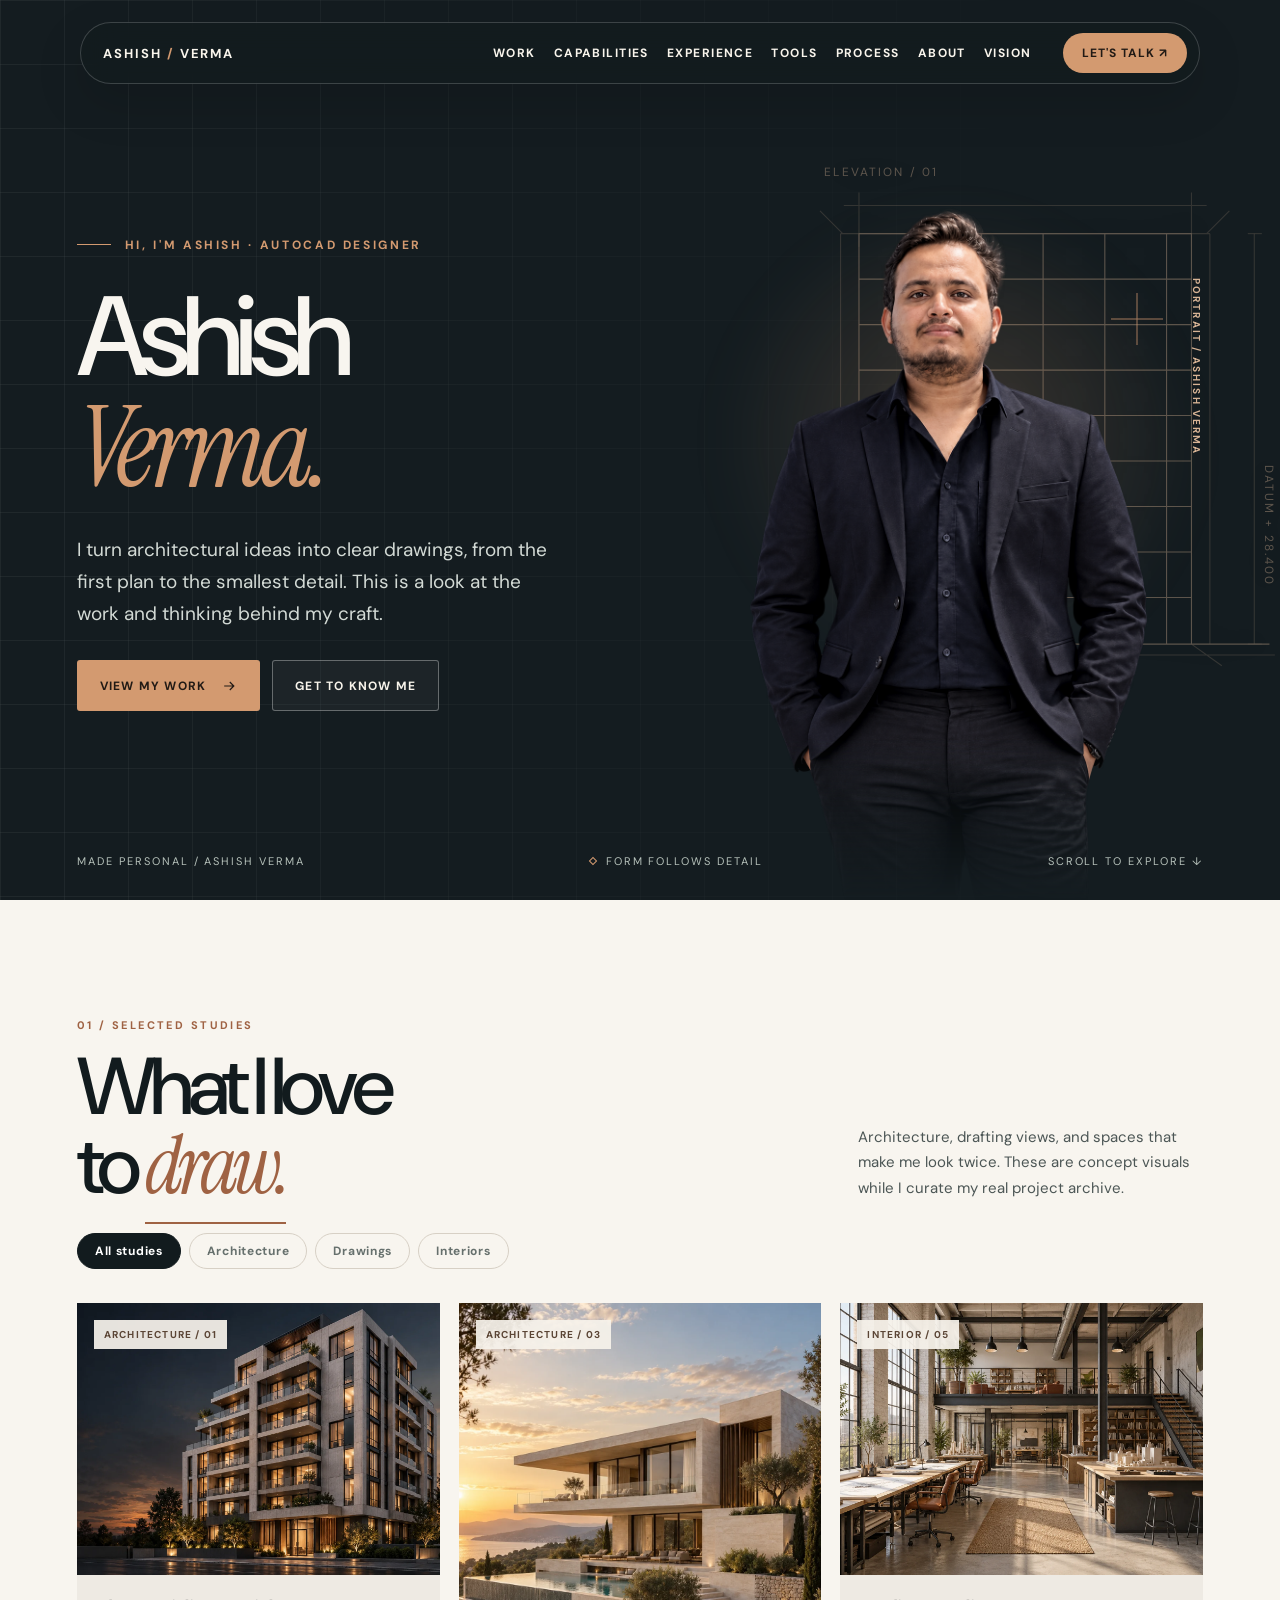
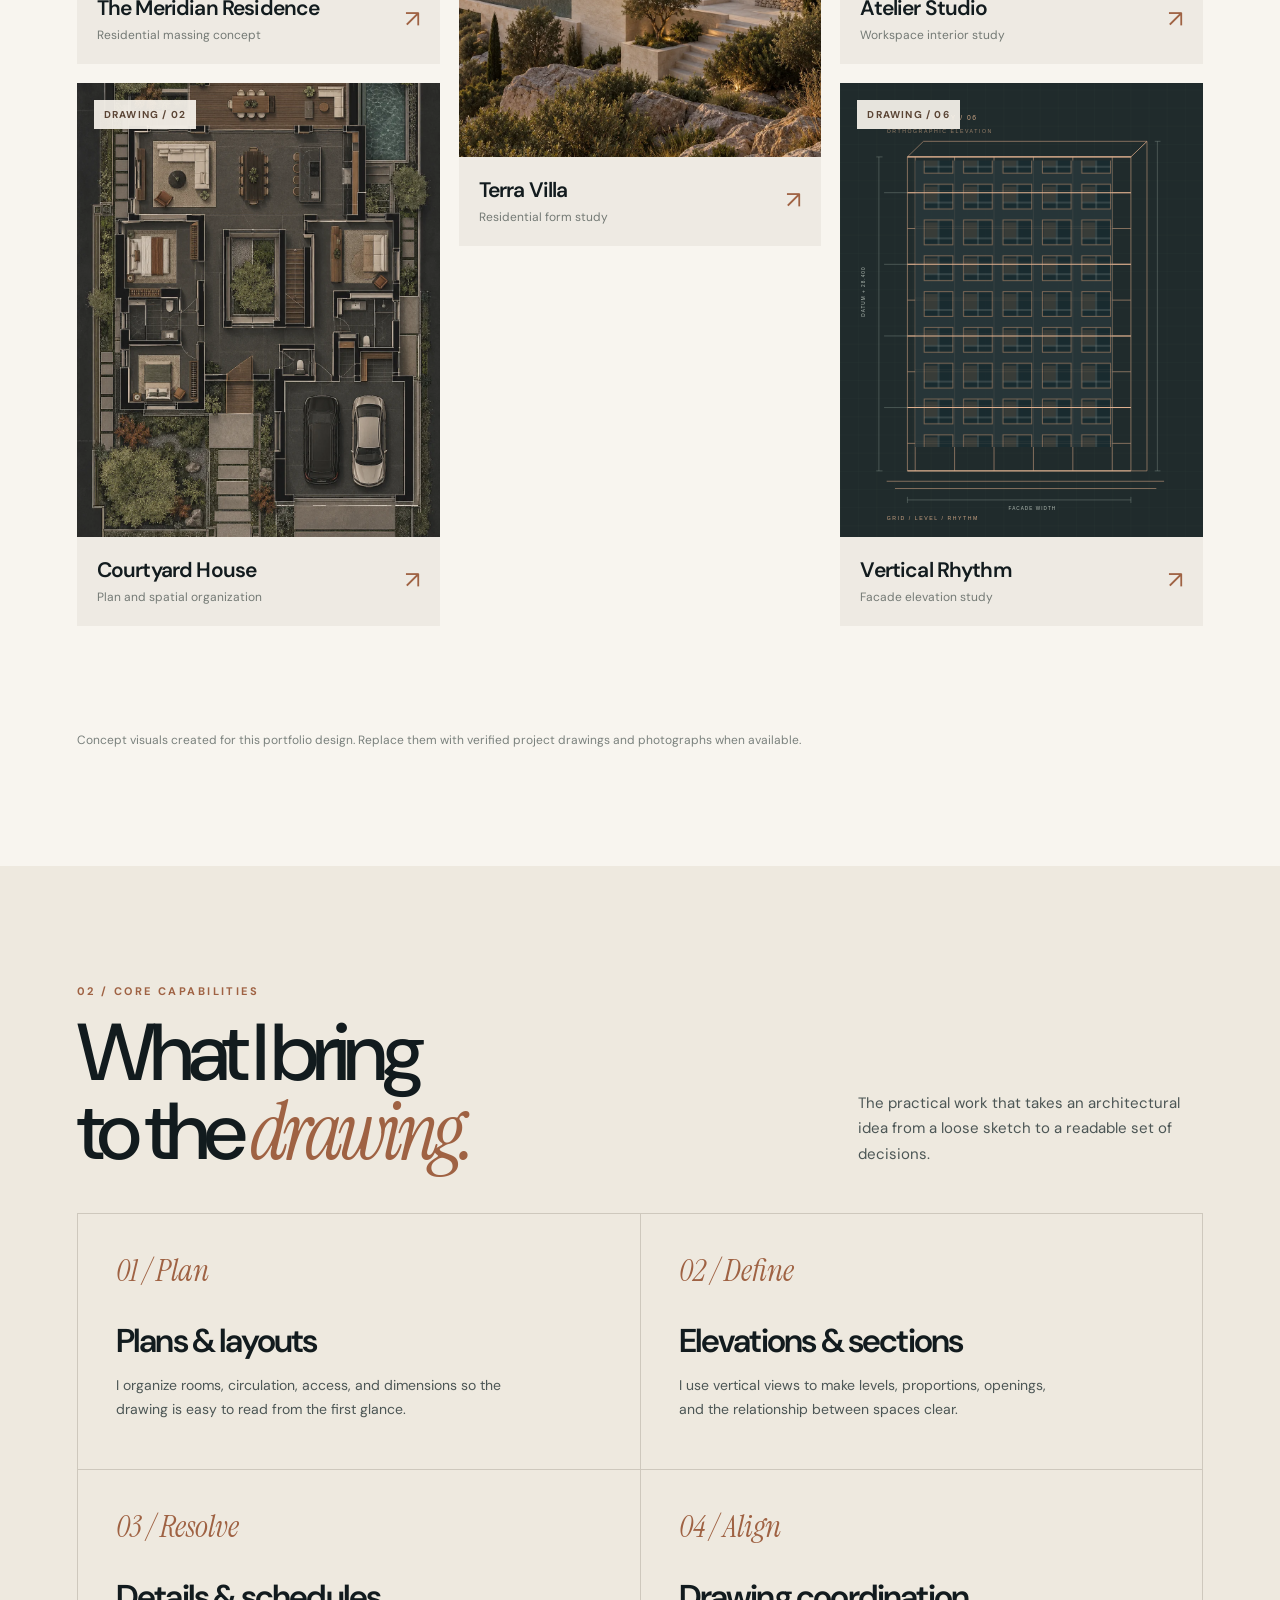
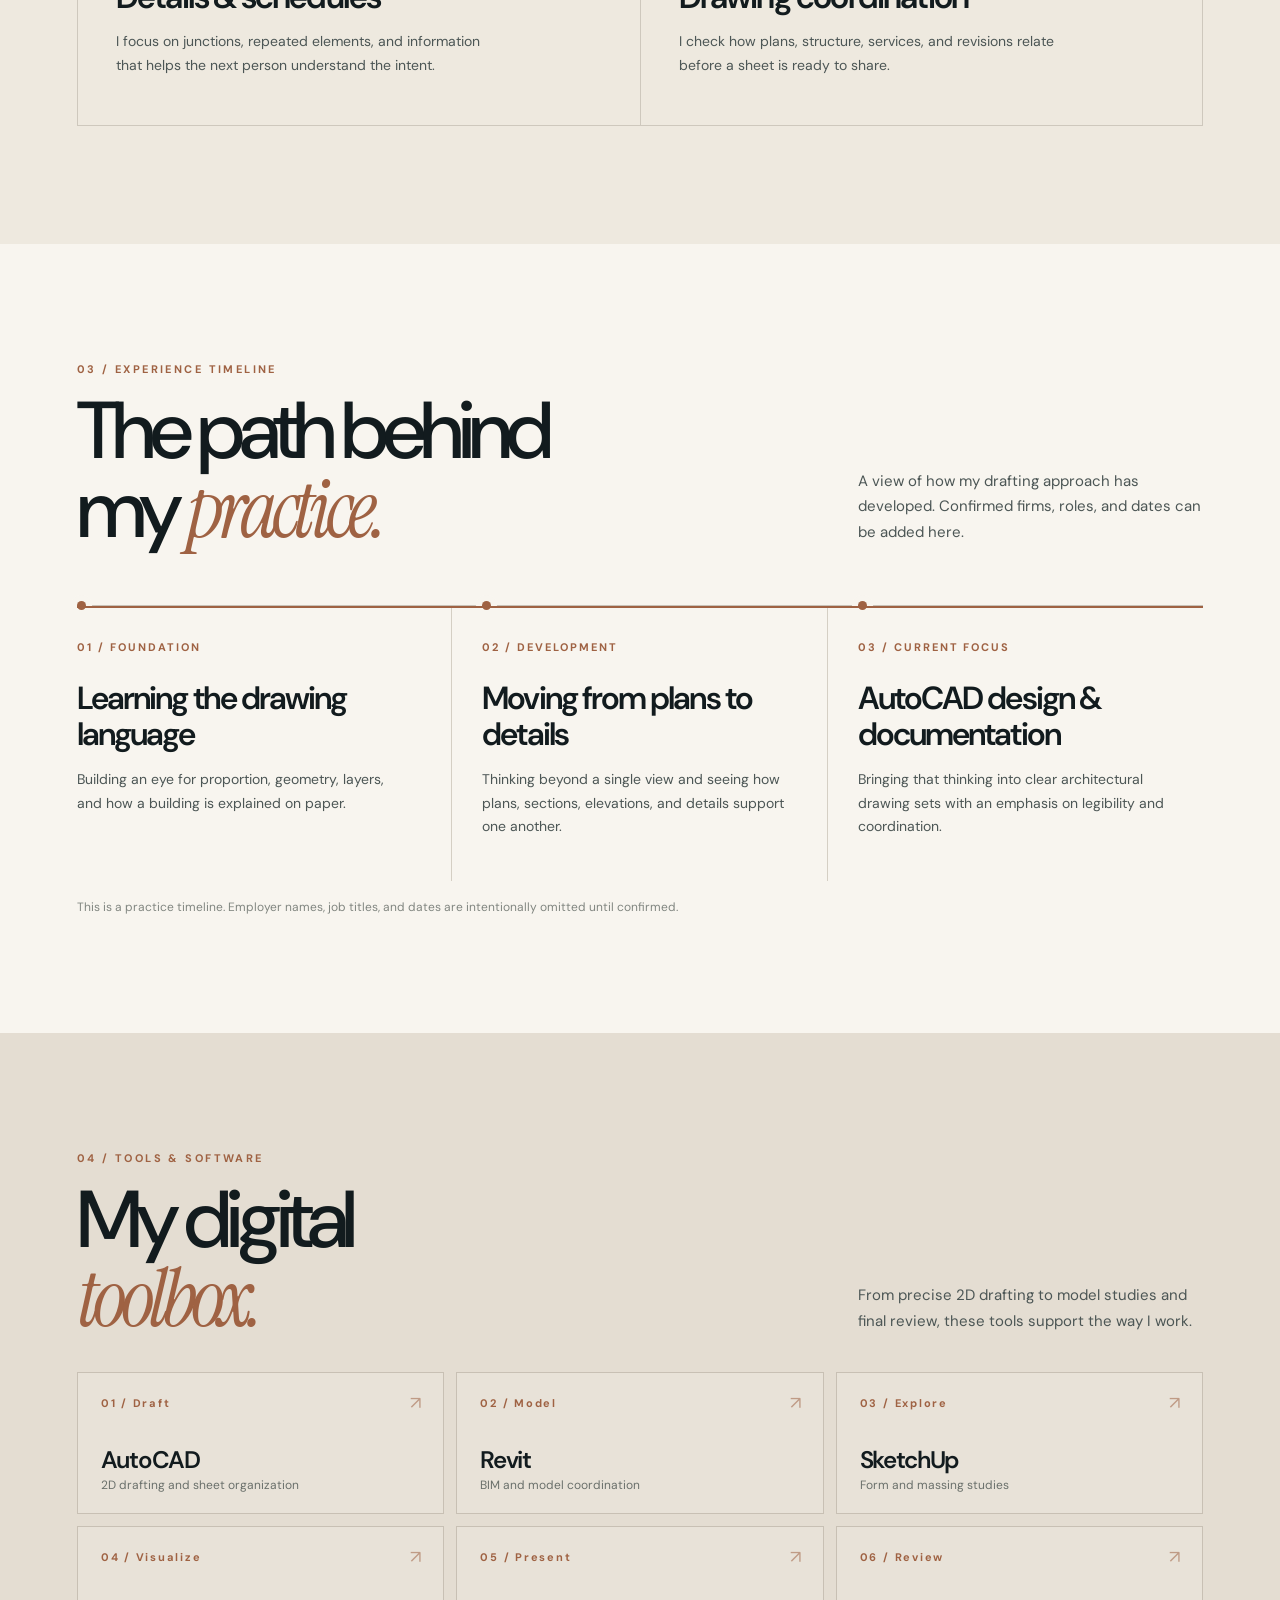
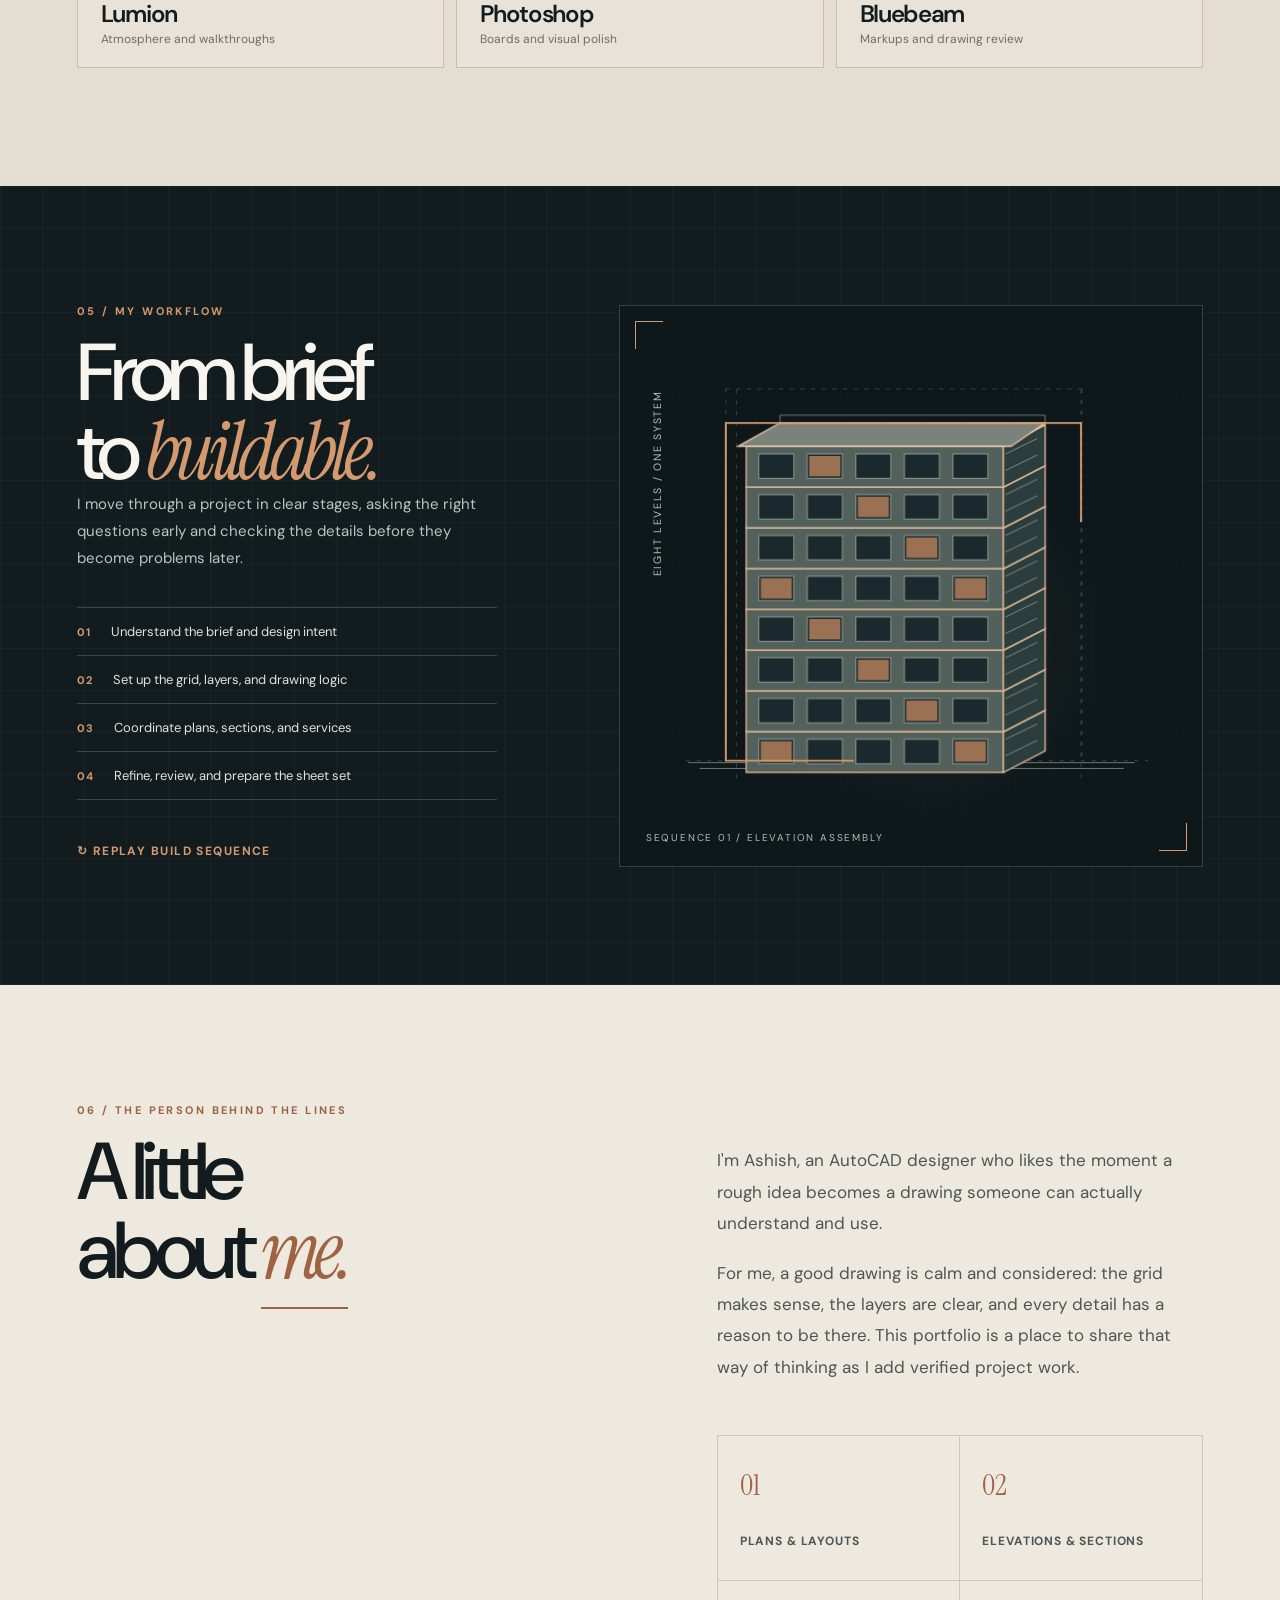
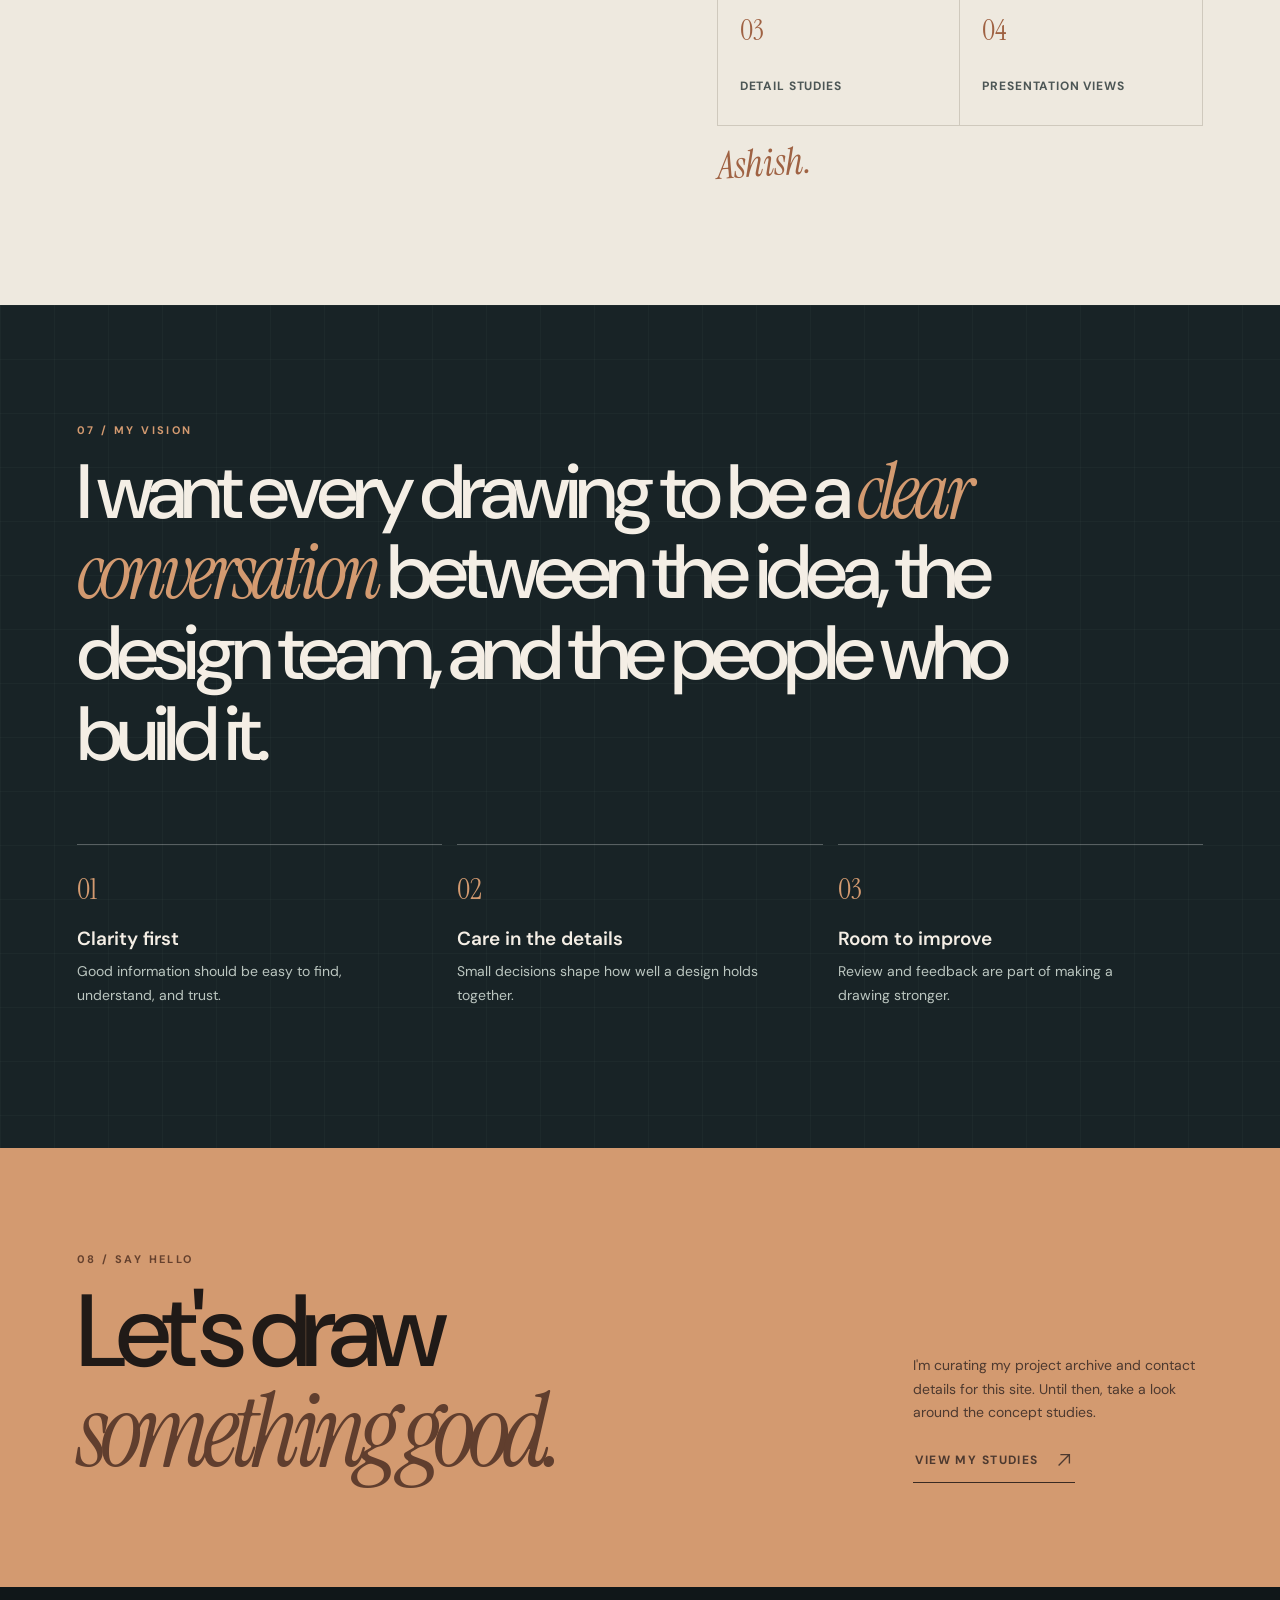
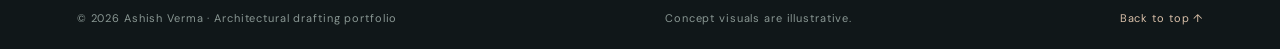
==== index.html @ 2ec86a29 "first commit" ====
<!doctype html>
<html lang="en">
<head>
  <meta charset="utf-8">
  <meta name="viewport" content="width=device-width, initial-scale=1">
  <meta name="theme-color" content="#121b1e">
  <meta name="description" content="Ashish Verma's personal AutoCAD design portfolio: architectural drafting, drawing studies, and the details behind the work.">
  <title>Ashish Verma — AutoCAD Designer</title>
  <link rel="preconnect" href="https://fonts.googleapis.com">
  <link rel="preconnect" href="https://fonts.gstatic.com" crossorigin>
  <link href="https://fonts.googleapis.com/css2?family=DM+Sans:wght@400;500;600;700&family=Instrument+Serif:ital@0;1&display=swap" rel="stylesheet">
  <style>
    :root{--ink:#121b1e;--ink-2:#213034;--paper:#eee9df;--paper-2:#f8f5ef;--muted:#a8b3b0;--body:#4c5655;--accent:#d39a70;--accent-dark:#9f6243;--line:rgba(255,255,255,.18);--soft-line:#d7d0c5;--font:"DM Sans",Arial,sans-serif;--serif:"Instrument Serif",Georgia,serif}
    *,*::before,*::after{box-sizing:border-box}
    html{scroll-behavior:smooth;scroll-padding-top:110px}
    body{margin:0;font-family:var(--font);background:var(--paper);color:var(--ink);overflow-x:hidden}
    button,a{font:inherit}a{color:inherit;text-decoration:none}button{cursor:pointer}
    :focus-visible{outline:2px solid var(--accent);outline-offset:4px}
    img{display:block;max-width:100%}
    .skip{position:absolute;left:12px;top:-100px;z-index:100;padding:12px 18px;background:var(--paper-2);color:var(--ink)}.skip:focus{top:12px}
    .site-nav{position:fixed;z-index:80;top:22px;left:50%;transform:translateX(-50%);width:min(1120px,calc(100% - 36px));display:flex;align-items:center;gap:24px;padding:10px 12px 10px 22px;border:1px solid rgba(255,255,255,.18);border-radius:100px;color:#f9f5ec;background:rgba(18,27,30,.78);box-shadow:0 18px 50px rgba(0,0,0,.13);backdrop-filter:blur(18px);-webkit-backdrop-filter:blur(18px)}
    .brand{font-size:13px;font-weight:700;letter-spacing:.15em;white-space:nowrap}.brand span{color:var(--accent)}
    .nav-links{display:flex;align-items:center;gap:25px;margin-left:auto;font-size:12px;font-weight:700;letter-spacing:.12em;text-transform:uppercase}.nav-links a{transition:color .25s}.nav-links a:hover{color:var(--accent)}
    .nav-cta{margin-left:8px;padding:12px 19px;border-radius:100px;background:var(--accent);color:#211a15;font-size:12px;font-weight:700;letter-spacing:.08em;text-transform:uppercase;white-space:nowrap;transition:transform .25s,background .25s}.nav-cta:hover{transform:translateY(-2px);background:#e4ad84}
    .hero{position:relative;min-height:820px;height:100svh;max-height:1060px;background:var(--ink);color:var(--paper-2);isolation:isolate;overflow:hidden}
    .hero-image{position:absolute;inset:0 0 0 28%;z-index:-3;background:url('assets/hero-building.webp') center right/cover no-repeat;filter:saturate(.78) contrast(1.06);opacity:0;transform:scale(1.075);animation:hero-reveal 1.8s .35s cubic-bezier(.18,.7,.2,1) forwards}
    .hero::before{content:"";position:absolute;inset:0;z-index:-2;background:linear-gradient(90deg,#121b1e 0%,#121b1e 17%,rgba(18,27,30,.94) 33%,rgba(18,27,30,.54) 58%,rgba(18,27,30,.12) 100%),linear-gradient(0deg,rgba(18,27,30,.84),transparent 31%)}
    .hero::after{content:"";position:absolute;inset:0;z-index:-1;opacity:.28;background-image:linear-gradient(rgba(223,230,223,.22) 1px,transparent 1px),linear-gradient(90deg,rgba(223,230,223,.22) 1px,transparent 1px);background-size:64px 64px;mask-image:linear-gradient(90deg,#000,transparent 83%)}
    .hero-scanner{position:absolute;z-index:1;inset:0 auto 0 0;width:1px;background:linear-gradient(transparent,rgba(211,154,112,.5),transparent);box-shadow:0 0 35px rgba(211,154,112,.55);pointer-events:none;animation:scan 4s 1.2s cubic-bezier(.32,.12,.32,1) both}
    .hero-inner{position:relative;z-index:2;width:min(1320px,88%);height:100%;margin:auto;display:flex;align-items:center}
    .hero-copy{width:min(760px,68%);padding-top:70px}
    .eyebrow{display:flex;align-items:center;gap:14px;color:var(--accent);font-size:12px;font-weight:700;letter-spacing:.22em;text-transform:uppercase}.eyebrow::before{content:"";width:34px;height:1px;background:currentColor}
    h1,h2,h3,p{margin-top:0}
    h1{font-size:clamp(70px,10.5vw,168px);line-height:.84;letter-spacing:-.087em;font-weight:500;margin:36px 0 28px;max-width:780px}
    h1 em{display:block;font-family:var(--serif);font-weight:400;letter-spacing:-.065em;color:var(--accent);margin-left:.36em}
    .hero-lead{max-width:440px;color:#d0d7d3;font-size:clamp(15px,1.55vw,18px);line-height:1.7;margin-bottom:30px}
    .hero-actions{display:flex;flex-wrap:wrap;gap:12px;align-items:center}
    .button{min-height:51px;display:inline-flex;align-items:center;justify-content:center;gap:15px;padding:14px 22px;border:1px solid transparent;border-radius:3px;font-size:12px;font-weight:700;letter-spacing:.1em;text-transform:uppercase;transition:transform .28s,background .28s,border-color .28s}.button:hover{transform:translateY(-3px)}.button.primary{background:var(--accent);color:#211a15}.button.primary:hover{background:#e4ad84}.button.ghost{border-color:rgba(255,255,255,.32);color:#f8f4eb;background:rgba(255,255,255,.04)}.button.ghost:hover{border-color:var(--accent)}.button svg{width:16px;height:16px}
    .hero-meta{position:absolute;left:6%;right:6%;bottom:32px;z-index:2;display:flex;align-items:center;justify-content:space-between;gap:20px;color:#cfdbd5;font-size:11px;letter-spacing:.18em;text-transform:uppercase}.hero-meta span:nth-child(2){display:flex;align-items:center;gap:10px}.hero-meta i{width:6px;height:6px;border:1px solid var(--accent);transform:rotate(45deg);display:inline-block}
    .blueprint{position:absolute;z-index:1;right:4.5%;top:20%;width:min(35vw,500px);height:auto;opacity:.66;pointer-events:none;filter:drop-shadow(0 0 15px rgba(0,0,0,.3))}.blueprint path,.blueprint line,.blueprint rect{fill:none;stroke:#e2bc9c;stroke-width:1}.blueprint .trace{stroke-dasharray:1100;stroke-dashoffset:1100;animation:draw 2.8s 1.4s ease forwards}.blueprint .fine{opacity:.45}.blueprint text{font:11px var(--font);letter-spacing:.18em;fill:#e2bc9c}
    .section{padding:118px 6vw}.container{width:min(1220px,100%);margin:auto}.section-head{display:flex;justify-content:space-between;align-items:end;gap:30px;margin-bottom:40px}.kicker{color:var(--accent-dark);font-size:11px;font-weight:700;letter-spacing:.22em;text-transform:uppercase;margin-bottom:15px}.section-title{font-size:clamp(44px,6.3vw,86px);font-weight:500;letter-spacing:-.075em;line-height:.98;margin:0}.section-title em{font-family:var(--serif);font-weight:400;color:var(--accent-dark)}.section-intro{max-width:345px;color:var(--body);font-size:15px;line-height:1.7;margin:0 0 4px}
    .work{background:var(--paper-2)}.work .section-head{margin-bottom:28px}.filters{display:flex;flex-wrap:wrap;gap:8px;margin-bottom:34px}.filter{background:transparent;border:1px solid var(--soft-line);border-radius:100px;padding:9px 17px;color:#66706d;font-size:12px;font-weight:700;letter-spacing:.06em;transition:background .2s,color .2s,border .2s}.filter:hover,.filter[aria-pressed=true]{background:var(--ink);border-color:var(--ink);color:#fff}
    .gallery{columns:3 290px;column-gap:19px}.project-card{width:100%;display:block;break-inside:avoid;margin:0 0 19px;padding:0;border:0;background:#e5e0d6;text-align:left;color:var(--ink);overflow:hidden;position:relative;transition:box-shadow .35s,transform .35s}.project-card:hover{transform:translateY(-5px);box-shadow:0 18px 32px rgba(29,35,34,.14)}.project-card[hidden]{display:none!important}.project-visual{position:relative;overflow:hidden;background:#dbd5c8}.project-visual img{width:100%;height:100%;object-fit:cover;transition:transform .7s cubic-bezier(.2,.8,.2,1)}.project-card:hover .project-visual img{transform:scale(1.045)}.project-visual.tall{aspect-ratio:4/5}.project-visual.square{aspect-ratio:1/1}.project-visual.wide{aspect-ratio:4/3}.project-visual.drawing{background:#252d2d}.project-tag{position:absolute;top:17px;left:17px;padding:8px 10px;background:rgba(247,243,235,.93);color:#5b4535;font-size:10px;font-weight:700;letter-spacing:.12em;text-transform:uppercase}.project-info{padding:19px 20px 21px;display:flex;align-items:center;justify-content:space-between;gap:14px;background:#eeeae3}.project-info h3{font-size:21px;font-weight:600;letter-spacing:-.04em;margin:0 0 5px}.project-info p{font-size:12px;color:#747a75;margin:0}.project-arrow{font-size:24px;line-height:1;color:var(--accent-dark);transition:transform .25s}.project-card:hover .project-arrow{transform:translate(3px,-3px)}.gallery-note{font-size:12px;color:#7a817d;margin:16px 0 0}
    .process{background:var(--ink);color:var(--paper-2);position:relative;overflow:hidden}.process::before{content:"";position:absolute;inset:0;opacity:.28;background-image:linear-gradient(rgba(192,211,203,.15) 1px,transparent 1px),linear-gradient(90deg,rgba(192,211,203,.15) 1px,transparent 1px);background-size:42px 42px}.process .container{position:relative}.process-grid{display:grid;grid-template-columns:.9fr 1.1fr;gap:5vw;align-items:center}.process .kicker{color:var(--accent)}.process .section-title em{color:var(--accent)}.process p{max-width:410px;color:#b9c6c1;line-height:1.8;font-size:15px}.process-steps{margin:35px 0;list-style:none;padding:0;max-width:420px}.process-steps li{display:flex;gap:20px;align-items:center;border-top:1px solid rgba(255,255,255,.18);padding:15px 0;color:#dee4de;font-size:13px}.process-steps li:last-child{border-bottom:1px solid rgba(255,255,255,.18)}.process-steps b{font-size:11px;color:var(--accent);letter-spacing:.12em}.replay{border:0;background:transparent;color:var(--accent);font-size:12px;font-weight:700;letter-spacing:.12em;text-transform:uppercase;padding:8px 0}.replay:hover{text-decoration:underline;text-underline-offset:5px}
    .build-frame{position:relative;min-height:560px;border:1px solid rgba(255,255,255,.17);background:radial-gradient(circle at 53% 60%,rgba(211,154,112,.08),transparent 40%),rgba(12,23,26,.67);overflow:hidden}.build-frame::after{content:"";position:absolute;inset:auto 15px 15px auto;color:var(--accent);height:28px;width:28px;border-right:1px solid;border-bottom:1px solid}.build-frame::before{content:"";position:absolute;inset:15px auto auto 15px;color:var(--accent);height:28px;width:28px;border-left:1px solid;border-top:1px solid}.build-caption{position:absolute;bottom:22px;left:26px;color:#aebbb5;font-size:10px;letter-spacing:.18em;text-transform:uppercase}.build-svg{width:100%;height:560px;display:block}.build-svg .guide{stroke:rgba(213,227,216,.22);stroke-width:1;fill:none;stroke-dasharray:4 7}.build-svg .baseline{stroke:rgba(213,227,216,.48);stroke-width:1;fill:none}.build-svg .face{fill:#53615d;stroke:#d6b08f;stroke-width:1.5}.build-svg .side{fill:#2c3d3d;stroke:#d6b08f;stroke-width:1.5}.build-svg .glass{fill:#1a292d;stroke:rgba(230,216,197,.55);stroke-width:1}.build-svg .light{fill:#c68a62;opacity:.75}.build-svg .roof{fill:#7b8279;stroke:#e0bc9c;stroke-width:1.5}.build-svg .level{opacity:0;transform:translateY(95px) scaleY(.25);transform-box:fill-box;transform-origin:center bottom}.build-frame.is-visible .level{animation:stack .62s cubic-bezier(.16,.87,.26,1.03) forwards;animation-delay:calc(.15s + var(--n)*.25s)}.build-svg .roof-group{opacity:0;transform:translateY(-30px)}.build-frame.is-visible .roof-group{animation:roof-in .7s 2.3s ease forwards}.build-svg text{font:11px var(--font);fill:#b3c0b8;letter-spacing:.16em}.build-svg .sweep{fill:none;stroke:var(--accent);stroke-width:2;stroke-dasharray:480;stroke-dashoffset:480}.build-frame.is-visible .sweep{animation:draw 2.3s 2.5s ease forwards}
    .about{background:var(--paper)}.about-grid{display:grid;grid-template-columns:1.05fr .95fr;gap:8vw;align-items:start}.about .section-title{max-width:620px}.about-copy{padding-top:42px;color:var(--body);font-size:17px;line-height:1.85}.about-copy p{margin-bottom:18px}.capabilities{display:grid;grid-template-columns:repeat(2,1fr);margin-top:52px;border-top:1px solid #cfc9bd;border-left:1px solid #cfc9bd}.capability{padding:23px 22px 25px;min-height:126px;border-right:1px solid #cfc9bd;border-bottom:1px solid #cfc9bd}.capability b{display:block;color:var(--accent-dark);font-family:var(--serif);font-weight:400;font-size:29px;margin-bottom:11px}.capability span{font-size:12px;font-weight:700;letter-spacing:.07em;text-transform:uppercase}
    .contact{background:var(--accent);color:#201a17;padding:104px 6vw}.contact-grid{display:flex;align-items:end;justify-content:space-between;gap:30px}.contact .kicker{color:#65412e}.contact .section-title{font-size:clamp(52px,8vw,112px);max-width:850px}.contact .section-title em{color:#603e2e}.contact-note{max-width:290px;color:#4d392f;font-size:14px;line-height:1.7}.contact-link{display:inline-flex;gap:16px;align-items:center;border-bottom:1px solid #392a22;padding:11px 2px;font-size:12px;font-weight:700;letter-spacing:.12em;text-transform:uppercase;white-space:nowrap}.contact-link svg{width:18px;height:18px}.contact-link:hover{gap:22px}
    footer{background:#101719;color:#899793;padding:24px 6vw;font-size:11px;letter-spacing:.08em}.footer-inner{width:min(1220px,100%);margin:auto;display:flex;justify-content:space-between;gap:20px}.footer-inner a{color:#d9c0a9}
    dialog{border:0;padding:0;max-width:min(900px,calc(100vw - 26px));width:100%;max-height:min(92vh,950px);background:var(--paper-2);color:var(--ink);box-shadow:0 30px 100px rgba(0,0,0,.35)}dialog::backdrop{background:rgba(7,13,14,.78);backdrop-filter:blur(5px)}.modal-close{position:absolute;z-index:2;right:15px;top:15px;width:40px;height:40px;border:0;background:rgba(248,245,239,.95);font-size:25px;line-height:1}.modal-image{width:100%;max-height:520px;object-fit:cover;background:#222}.modal-copy{padding:28px 34px 35px}.modal-copy .kicker{margin-bottom:9px}.modal-copy h2{font-size:clamp(32px,5vw,55px);letter-spacing:-.06em;line-height:1;margin:0 0 12px}.modal-copy p{color:var(--body);line-height:1.7;max-width:650px;margin:0}.modal-tags{display:flex;gap:8px;flex-wrap:wrap;margin-top:20px}.modal-tags span{border:1px solid #d6d0c6;border-radius:100px;padding:7px 11px;color:#6b706d;font-size:11px;font-weight:700}
    .js .reveal{opacity:0;transform:translateY(28px);transition:opacity .8s ease,transform .8s cubic-bezier(.18,.75,.25,1)}.js .reveal.is-visible{opacity:1;transform:none}
    @keyframes hero-reveal{to{opacity:1;transform:scale(1)}}@keyframes draw{to{stroke-dashoffset:0}}@keyframes scan{0%{left:0;opacity:0}15%{opacity:1}80%{opacity:1}100%{left:100%;opacity:0}}@keyframes stack{to{opacity:1;transform:none}}@keyframes roof-in{to{opacity:1;transform:none}}
    @media(max-width:980px){.hero{min-height:720px}.hero-copy{width:min(670px,82%)}.hero-image{left:12%}.blueprint{right:1%;top:26%;width:41vw;opacity:.36}.gallery{columns:2 290px}.process-grid{grid-template-columns:1fr}.build-frame{max-width:630px;width:100%;margin:auto}.about-grid{gap:5vw}}
    @media(max-width:720px){.site-nav{top:12px;width:calc(100% - 22px);padding:8px 9px 8px 15px;gap:9px}.brand{font-size:11px;letter-spacing:.1em}.nav-links{gap:13px;font-size:10px}.nav-links a:nth-child(2),.nav-links a:nth-child(3){display:none}.nav-cta{margin-left:0;padding:10px 12px;font-size:10px}.hero{min-height:700px;height:92svh}.hero-image{inset:0;opacity:.55;background-position:58% center}.hero::before{background:linear-gradient(90deg,rgba(18,27,30,.87),rgba(18,27,30,.35)),linear-gradient(0deg,#121b1e 0%,rgba(18,27,30,.72) 27%,transparent 70%)}.hero-inner{width:88%;align-items:end;padding-bottom:130px}.hero-copy{width:100%;padding:0}.hero h1{font-size:clamp(67px,14vw,105px);margin:23px 0}.hero-lead{max-width:370px}.blueprint{top:14%;right:1%;width:70vw;opacity:.34}.hero-meta{bottom:22px}.hero-meta span:nth-child(2){display:none}.section{padding:80px 5vw}.section-head,.contact-grid{display:block}.section-intro{margin-top:20px}.gallery{columns:2 230px}.about-grid{grid-template-columns:1fr}.about-copy{padding-top:0}.contact{padding:82px 5vw}.contact-note{margin-top:24px}.footer-inner{flex-wrap:wrap}}
    @media(max-width:530px){.gallery{columns:1}.project-visual.tall{aspect-ratio:4/4.5}.nav-links{margin-left:auto}.nav-links a:not(:last-child){display:none}.hero{height:auto;min-height:820px}.hero-inner{min-height:820px;padding-top:120px;padding-bottom:70px;align-items:center}.hero h1{font-size:clamp(66px,16vw,88px)}.hero-actions{gap:9px}.button{padding:13px 15px;font-size:10px}.build-svg{height:420px}.build-frame{min-height:420px}.build-caption{font-size:9px}.capabilities{margin-top:35px}.capability{padding:17px;min-height:112px}.capability span{font-size:10px}.modal-copy{padding:23px}.modal-image{max-height:48vh}}
    @media(prefers-reduced-motion:reduce){html{scroll-behavior:auto}*,*::before,*::after{animation-duration:.01ms!important;animation-delay:0ms!important;transition-duration:.01ms!important}.hero-image{opacity:1;transform:none}.blueprint .trace,.build-svg .sweep{stroke-dashoffset:0}.build-svg .level,.build-svg .roof-group{opacity:1;transform:none}.js .reveal{opacity:1;transform:none}}
    /* The portrait and name now lead the page; the building stays as a quiet drafting layer. */
    .page-progress{position:fixed;z-index:100;top:0;left:0;width:100%;height:3px;background:var(--accent);transform:scaleX(0);transform-origin:left;pointer-events:none}
    .hero-personal{height:100svh;min-height:760px;max-height:980px;background:#141c20}
    .hero-personal .hero-image{inset:0 0 0 35%;width:auto;background-position:center;background-size:cover;opacity:.12;filter:grayscale(.65);transform:none;animation:none;mask-image:linear-gradient(90deg,transparent,#000 65%)}
    .hero-personal::before{background:linear-gradient(90deg,#141c20 0%,rgba(20,28,32,.96) 47%,rgba(20,28,32,.58) 100%),linear-gradient(0deg,rgba(20,28,32,.8),transparent 32%)}
    .hero-personal .blueprint{right:-4%;top:12%;width:min(44vw,620px);opacity:.35;z-index:0}
    .hero-personal .hero-inner{display:grid;grid-template-columns:minmax(0,1.08fr) minmax(0,.92fr);gap:2vw;width:min(1320px,88%);align-items:center}
    .hero-personal .hero-copy{width:100%;padding:88px 0 40px;z-index:3}
    .hero-personal h1{font-size:clamp(72px,8.8vw,132px);line-height:.87;letter-spacing:-.075em;margin:29px 0 30px;max-width:720px}
    .hero-personal h1 .name-line{display:block;overflow:hidden;padding:.06em 0}
    .hero-personal h1 .name-line span{display:block;animation:name-rise 1s .2s cubic-bezier(.16,.85,.24,1) both}
    .hero-personal h1 .name-line:nth-child(2) span{animation-delay:.42s}
    .hero-personal h1 em{display:block;margin-left:0;font-size:.99em;letter-spacing:-.055em}
    .hero-personal .hero-lead{max-width:490px;color:#d3dad5;font-size:clamp(16px,1.5vw,19px)}
    .hero-personal .hero-actions{animation:hero-actions-in .85s 1.1s both}
    .hero-visual{height:min(740px,84svh);min-height:590px;position:relative;align-self:end;isolation:isolate;perspective:950px}
    .portrait-glow{position:absolute;inset:8% 2% 14%;border-radius:50% 50% 12% 12%;background:radial-gradient(circle at 52% 38%,rgba(211,154,112,.22),transparent 55%);filter:blur(25px);animation:halo-breathe 7s ease-in-out infinite alternate}
    .portrait-shell{position:absolute;inset:0 2% 0 2%;overflow:hidden;mask-image:linear-gradient(#000 0%,#000 78%,transparent 100%);transform-origin:center bottom;animation:portrait-enter 1.45s .4s cubic-bezier(.18,.8,.2,1) both;will-change:transform}
    .portrait-shell img{height:100%;width:100%;object-fit:cover;object-position:center top;filter:saturate(.86) contrast(1.03)}
    .portrait-caption{position:absolute;z-index:4;right:0;top:16%;writing-mode:vertical-rl;font-size:10px;font-weight:700;letter-spacing:.21em;text-transform:uppercase;color:#d8b495;opacity:0;animation:fade-in 1s 1.5s forwards}
    .portrait-cross{position:absolute;z-index:3;right:8%;top:18%;width:52px;height:52px;opacity:.75;animation:cross-turn 16s linear infinite}.portrait-cross::before,.portrait-cross::after{content:"";position:absolute;left:50%;top:50%;background:var(--accent)}.portrait-cross::before{width:1px;height:52px;transform:translate(-50%,-50%)}.portrait-cross::after{width:52px;height:1px;transform:translate(-50%,-50%)}
    .hero-personal .hero-meta{color:#b6c1ba}
    .work .section-title em,.about .section-title em{position:relative}.work .section-title em::after,.about .section-title em::after{content:"";position:absolute;left:0;right:0;bottom:-.07em;height:2px;background:currentColor;transform:scaleX(0);transform-origin:left;transition:transform 1.1s .4s cubic-bezier(.2,.8,.2,1)}.work .is-visible .section-title em::after,.about .is-visible .section-title em::after{transform:scaleX(1)}
    .project-card{transition:box-shadow .35s,transform .35s;transition-delay:0s}.project-visual::after{content:"";position:absolute;inset:0;background:linear-gradient(105deg,transparent 35%,rgba(255,255,255,.24) 49%,transparent 64%);transform:translateX(-130%);transition:transform .8s;pointer-events:none}.project-card:hover .project-visual::after{transform:translateX(130%)}
    .project-card:hover .project-visual img{transform:scale(1.08) translate(var(--img-x,0px),var(--img-y,0px))}
    .build-svg .light{animation:window-pulse 3.2s ease-in-out infinite alternate}
    .about .signature{font-family:var(--serif);font-style:italic;color:var(--accent-dark);font-size:38px;line-height:1;margin:18px 0 0;transform:rotate(-4deg);display:inline-block}
    .expertise{background:var(--paper)}.expertise .section-head{margin-bottom:42px}.service-grid{display:grid;grid-template-columns:repeat(2,minmax(0,1fr));gap:1px;background:#cec8bd;border:1px solid #cec8bd}.service-card{min-height:255px;position:relative;padding:36px 38px 34px;background:var(--paper);overflow:hidden;transition:background .4s}.service-card:hover{background:#f5f0e8}.service-card::after{content:"";position:absolute;width:140px;height:140px;right:-35px;top:-35px;border:1px solid rgba(159,98,67,.21);border-radius:50%;transform:scale(.5);opacity:0;transition:transform .65s,opacity .65s}.service-card:hover::after{transform:scale(1);opacity:1}.service-card .service-no{display:block;color:var(--accent-dark);font-family:var(--serif);font-size:31px;font-style:italic;margin-bottom:28px}.service-card h3{font-size:clamp(23px,2.6vw,33px);font-weight:600;letter-spacing:-.055em;margin:0 0 12px}.service-card p{max-width:390px;color:var(--body);font-size:14px;line-height:1.7;margin:0}.service-card .service-line{position:absolute;left:38px;bottom:0;width:0;height:3px;background:var(--accent-dark);transition:width .55s}.service-card:hover .service-line{width:calc(100% - 76px)}
    .experience{background:var(--paper-2)}.experience .section-head{margin-bottom:56px}.timeline{display:grid;grid-template-columns:repeat(3,minmax(0,1fr));border-top:1px solid #c8c2b8}.timeline-item{position:relative;min-height:265px;padding:34px 30px 28px 0;border-right:1px solid #d5cfc4}.timeline-item:not(:first-child){padding-left:30px}.timeline-item:last-child{border-right:0}.timeline-item::before{content:"";position:absolute;top:-5px;left:0;width:9px;height:9px;border-radius:50%;background:var(--accent-dark);box-shadow:0 0 0 6px var(--paper-2)}.timeline-item:not(:first-child)::before{left:30px}.timeline-item .time{display:block;color:var(--accent-dark);font-size:11px;font-weight:700;letter-spacing:.18em;text-transform:uppercase;margin-bottom:27px}.timeline-item h3{font-size:clamp(23px,2.5vw,32px);line-height:1.1;letter-spacing:-.06em;font-weight:600;margin-bottom:16px}.timeline-item p{color:var(--body);line-height:1.7;font-size:14px;max-width:330px}.timeline-note{font-size:12px;color:#818680;margin:18px 0 0}
    .toolbox{background:#e4ddd2}.toolbox .section-head{margin-bottom:34px}.tool-grid{display:grid;grid-template-columns:repeat(3,minmax(0,1fr));gap:12px}.tool-card{min-height:142px;border:1px solid #c8c0b4;padding:23px 23px 20px;display:flex;flex-direction:column;justify-content:space-between;position:relative;overflow:hidden;background:rgba(255,255,255,.13);transition:background .3s,transform .3s,border-color .3s}.tool-card:hover{background:var(--paper-2);transform:translateY(-5px);border-color:var(--accent-dark)}.tool-card .tool-code{color:var(--accent-dark);font-size:11px;font-weight:700;letter-spacing:.16em}.tool-card h3{font-size:24px;letter-spacing:-.055em;font-weight:600;margin:12px 0 2px}.tool-card p{font-size:12px;color:#6a706b;margin:0}.tool-card::after{content:"↗";position:absolute;right:22px;top:18px;font-size:18px;color:var(--accent-dark);opacity:.55;transition:transform .3s}.tool-card:hover::after{transform:translate(3px,-3px)}
    .vision{background:#182326;color:#f4eee5;position:relative;overflow:hidden}.vision::before{content:"";position:absolute;inset:0;opacity:.2;background-image:linear-gradient(rgba(190,216,205,.17) 1px,transparent 1px),linear-gradient(90deg,rgba(190,216,205,.17) 1px,transparent 1px);background-size:54px 54px}.vision .container{position:relative}.vision .kicker{color:var(--accent)}.vision-statement{max-width:1060px;font-size:clamp(42px,6vw,83px);font-weight:500;letter-spacing:-.065em;line-height:1.05;margin:15px 0 70px}.vision-statement em{font-family:var(--serif);font-weight:400;color:var(--accent)}.principles{display:grid;grid-template-columns:repeat(3,minmax(0,1fr));gap:15px}.principle{border-top:1px solid rgba(255,255,255,.28);padding:25px 28px 8px 0}.principle span{display:block;color:var(--accent);font-family:var(--serif);font-size:29px;margin-bottom:18px}.principle h3{font-size:19px;font-weight:600;margin-bottom:9px}.principle p{color:#bbc6c0;font-size:14px;line-height:1.7;max-width:320px}
    @media(max-width:850px){.tool-grid{grid-template-columns:repeat(2,minmax(0,1fr))}.timeline{grid-template-columns:1fr;border-top:0;border-left:1px solid #c8c2b8;margin-left:7px}.timeline-item,.timeline-item:not(:first-child){min-height:0;border-right:0;border-bottom:1px solid #d5cfc4;padding:0 0 28px 26px;margin-bottom:30px}.timeline-item::before,.timeline-item:not(:first-child)::before{left:-5px;top:5px}.timeline-item .time{margin-bottom:13px}.timeline-item h3{font-size:27px}}
    @media(max-width:620px){.service-grid,.tool-grid,.principles{grid-template-columns:1fr}.service-card{min-height:225px;padding:28px}.service-card .service-line{left:28px}.service-card:hover .service-line{width:calc(100% - 56px)}.timeline{grid-template-columns:1fr;border-top:0;border-left:1px solid #c8c2b8;margin-left:7px}.timeline-item,.timeline-item:not(:first-child){min-height:0;border-right:0;border-bottom:1px solid #d5cfc4;padding:0 0 28px 26px;margin-bottom:30px}.timeline-item::before,.timeline-item:not(:first-child)::before{left:-5px;top:5px}.timeline-item .time{margin-bottom:13px}.timeline-item h3{font-size:27px}.tool-card{min-height:125px}.vision-statement{margin-bottom:46px}.principle{padding:20px 0 2px}}
    @keyframes name-rise{from{opacity:0;transform:translateY(110%)}to{opacity:1;transform:none}}@keyframes portrait-enter{from{opacity:0;transform:translateY(60px) scale(.92)}to{opacity:1;transform:none}}@keyframes hero-actions-in{from{opacity:0;transform:translateY(16px)}to{opacity:1;transform:none}}@keyframes fade-in{to{opacity:1}}@keyframes halo-breathe{to{opacity:.55;transform:scale(1.09)}}@keyframes cross-turn{to{transform:rotate(360deg)}}@keyframes window-pulse{to{opacity:.36}}
    @media(max-width:980px){.hero-personal .hero-inner{grid-template-columns:1fr 1fr}.hero-personal h1{font-size:clamp(60px,8vw,95px)}.hero-visual{min-height:540px;height:min(650px,77svh)}}
    @media(max-width:720px){.hero-personal{height:auto;max-height:none;min-height:0}.hero-personal .hero-inner{grid-template-columns:1fr;gap:0;padding:125px 0 70px;min-height:0}.hero-personal .hero-copy{padding:0;z-index:5}.hero-personal h1{font-size:clamp(70px,13vw,102px);margin:22px 0}.hero-personal .hero-lead{max-width:490px}.hero-visual{width:min(100%,430px);height:580px;min-height:0;margin:10px auto 0}.hero-personal .blueprint{right:-18%;top:32%;width:86vw;opacity:.27}.hero-personal .hero-meta{bottom:20px}.portrait-caption{right:1%}}
    @media(max-width:530px){.hero-personal .hero-inner{padding-top:125px;padding-bottom:65px}.hero-personal h1{font-size:clamp(68px,16vw,86px)}.hero-personal .hero-lead{font-size:16px;line-height:1.65}.hero-visual{height:495px;width:min(100%,365px);margin-top:2px}.portrait-caption{font-size:8px}.hero-personal .hero-meta span:nth-child(2){display:none}}
    @media(max-width:390px){.hero-personal h1{font-size:64px}.hero-visual{height:470px}.hero-personal .hero-actions{gap:8px}}
    .timeline{position:relative}.timeline::after{content:"";position:absolute;left:0;top:0;width:100%;height:2px;background:var(--accent-dark);transform:scaleX(0);transform-origin:left;transition:transform 1.2s cubic-bezier(.18,.8,.24,1)}.timeline.is-visible::after{transform:scaleX(1)}.timeline-item:nth-child(2){transition-delay:.1s}.timeline-item:nth-child(3){transition-delay:.2s}
    @media(max-width:850px){.timeline::after{width:2px;height:100%;transform:scaleY(0);transform-origin:top}.timeline.is-visible::after{transform:scaleY(1)}}
    .nav-extra,.menu-toggle{display:none}
    @media(min-width:1000px){.nav-extra{display:inline}.nav-links{gap:18px}}
    @media(max-width:900px){.nav-links{gap:15px}}
    @media(max-width:720px){.menu-toggle{display:flex;flex-direction:column;justify-content:center;gap:5px;width:35px;height:35px;margin-left:auto;padding:7px;border:0;background:transparent;color:#f7f3e9}.menu-toggle span{display:block;width:20px;height:2px;background:currentColor;transition:transform .25s}.site-nav.menu-open .menu-toggle span:first-child{transform:translateY(3.5px) rotate(45deg)}.site-nav.menu-open .menu-toggle span:last-child{transform:translateY(-3.5px) rotate(-45deg)}.nav-links{display:none;position:absolute;top:calc(100% + 8px);left:0;right:0;z-index:20;margin:0;padding:8px;border:1px solid rgba(255,255,255,.18);border-radius:17px;background:#172226;box-shadow:0 20px 50px rgba(0,0,0,.25)}.site-nav.menu-open .nav-links{display:flex;flex-direction:column;align-items:stretch;gap:0}.site-nav.menu-open .nav-links a{display:block!important;padding:11px 14px;border-radius:9px;font-size:12px}.site-nav.menu-open .nav-links a:hover{background:rgba(211,154,112,.13)}.site-nav.menu-open .nav-links .nav-extra{display:block!important}}
    @media(prefers-reduced-motion:reduce){.hero-personal h1 .name-line span,.portrait-shell,.hero-personal .hero-actions,.portrait-caption{opacity:1;transform:none;animation:none}.portrait-glow,.portrait-cross,.build-svg .light{animation:none}.work .section-title em::after,.about .section-title em::after,.timeline::after{transform:scaleX(1)}}
  </style>
  <script>document.documentElement.classList.add('js');</script>
</head>
<body>
  <div class="page-progress" id="page-progress" aria-hidden="true"></div>
  <a class="skip" href="#main">Skip to content</a>
  <nav class="site-nav" aria-label="Main navigation">
    <a class="brand" href="#top">ASHISH<span> / </span>VERMA</a>
    <div class="nav-links" id="nav-links"><a href="#work">Work</a><a class="nav-extra" href="#expertise">Capabilities</a><a href="#experience">Experience</a><a class="nav-extra" href="#tools">Tools</a><a href="#process">Process</a><a href="#about">About</a><a href="#vision">Vision</a></div>
    <button class="menu-toggle" type="button" id="menu-toggle" aria-label="Open navigation" aria-expanded="false" aria-controls="nav-links"><span></span><span></span></button>
    <a class="nav-cta" href="#contact">Let's talk ↗</a>
  </nav>
  <header class="hero hero-personal" id="top">
    <div class="hero-scanner" aria-hidden="true"></div>
    <svg class="blueprint" viewBox="0 0 520 580" aria-hidden="true">
      <path class="trace" d="M53 495H463M84 495V116H391V495M84 158H391M84 200H391M84 242H391M84 284H391M84 326H391M84 368H391M84 410H391M84 452H391M140 116V495M197 116V495M254 116V495M311 116V495M368 116V495"/>
      <path class="fine trace" d="M67 116H408M67 495V116M408 495V116M70 90H405M84 78V128M391 78V128M49 505H468M48 95L69 116M405 116L426 95M91 495L119 515M391 495L419 515"/>
      <line class="fine" x1="449" y1="116" x2="449" y2="495"/><line class="fine" x1="443" y1="116" x2="456" y2="116"/><line class="fine" x1="443" y1="495" x2="456" y2="495"/>
      <text x="52" y="63">ELEVATION / 01</text><text x="459" y="330" transform="rotate(90 459 330)">DATUM + 28.400</text>
    </svg>
    <div class="hero-inner"><div class="hero-copy">
      <div class="eyebrow">Hi, I'm Ashish · AutoCAD designer</div>
      <h1><span class="name-line"><span>Ashish</span></span><span class="name-line"><span><em>Verma.</em></span></span></h1>
      <p class="hero-lead">I turn architectural ideas into clear drawings, from the first plan to the smallest detail. This is a look at the work and thinking behind my craft.</p>
      <div class="hero-actions"><a class="button primary" href="#work">View my work <svg viewBox="0 0 20 20" fill="none" aria-hidden="true"><path d="M4 10h12m-5-5 5 5-5 5" stroke="currentColor" stroke-width="1.5"/></svg></a><a class="button ghost" href="#about">Get to know me</a></div>
    </div><div class="hero-visual">
      <div class="portrait-glow" aria-hidden="true"></div>
      <div class="portrait-shell"><img src="assets/ashish-cutout.png" alt="Portrait of Ashish Verma" width="1024" height="1536" fetchpriority="high"></div>
      <div class="portrait-cross" aria-hidden="true"></div><span class="portrait-caption">Portrait / Ashish Verma</span>
    </div></div>
    <div class="hero-meta"><span>Made personal / Ashish Verma</span><span><i></i> Form follows detail</span><span>Scroll to explore ↓</span></div>
  </header>
  <main id="main">
    <section class="section work" id="work"><div class="container">
      <div class="section-head reveal"><div><div class="kicker">01 / Selected studies</div><h2 class="section-title">What I love<br>to <em>draw.</em></h2></div><p class="section-intro">Architecture, drafting views, and spaces that make me look twice. These are concept visuals while I curate my real project archive.</p></div>
      <div class="filters reveal" role="group" aria-label="Filter project concepts"><button class="filter" type="button" data-filter="all" aria-pressed="true">All studies</button><button class="filter" type="button" data-filter="architecture" aria-pressed="false">Architecture</button><button class="filter" type="button" data-filter="drawings" aria-pressed="false">Drawings</button><button class="filter" type="button" data-filter="interiors" aria-pressed="false">Interiors</button></div>
      <div class="gallery" id="gallery">
        <button class="project-card reveal" type="button" data-project="0" data-category="architecture" aria-label="View The Meridian Residence concept"><div class="project-visual wide"><img src="assets/hero-building.webp" alt="Dusk exterior of a contemporary mid-rise residence" loading="lazy"><span class="project-tag">Architecture / 01</span></div><div class="project-info"><div><h3>The Meridian Residence</h3><p>Residential massing concept</p></div><span class="project-arrow" aria-hidden="true">↗</span></div></button>
        <button class="project-card reveal" type="button" data-project="1" data-category="drawings" aria-label="View Courtyard House plan concept"><div class="project-visual tall drawing"><img src="assets/residence-plan.webp" alt="Top-down residential plan with rooms and landscape" loading="lazy"><span class="project-tag">Drawing / 02</span></div><div class="project-info"><div><h3>Courtyard House</h3><p>Plan and spatial organization</p></div><span class="project-arrow" aria-hidden="true">↗</span></div></button>
        <button class="project-card reveal" type="button" data-project="2" data-category="architecture" aria-label="View Terra Villa concept"><div class="project-visual tall"><img src="assets/villa-study.webp" alt="Stone villa with cantilevered terraces at sunset" loading="lazy"><span class="project-tag">Architecture / 03</span></div><div class="project-info"><div><h3>Terra Villa</h3><p>Residential form study</p></div><span class="project-arrow" aria-hidden="true">↗</span></div></button>
        <button class="project-card reveal" type="button" data-project="3" data-category="drawings" aria-label="View Pavilion Layers concept"><div class="project-visual square"><img src="assets/pavilion-axon.webp" alt="Exploded axonometric study of a glass and steel pavilion" loading="lazy"><span class="project-tag">Drawing / 04</span></div><div class="project-info"><div><h3>Pavilion Layers</h3><p>Exploded axonometric study</p></div><span class="project-arrow" aria-hidden="true">↗</span></div></button>
        <button class="project-card reveal" type="button" data-project="4" data-category="interiors" aria-label="View Atelier Studio concept"><div class="project-visual wide"><img src="assets/studio-interior.webp" alt="Warm double-height creative studio with exposed structure" loading="lazy"><span class="project-tag">Interior / 05</span></div><div class="project-info"><div><h3>Atelier Studio</h3><p>Workspace interior study</p></div><span class="project-arrow" aria-hidden="true">↗</span></div></button>
        <button class="project-card reveal" type="button" data-project="5" data-category="drawings" aria-label="View Vertical Rhythm elevation concept"><div class="project-visual tall drawing"><img src="assets/facade-elevation.svg" alt="Copper line architectural facade elevation on charcoal background" loading="lazy"><span class="project-tag">Drawing / 06</span></div><div class="project-info"><div><h3>Vertical Rhythm</h3><p>Facade elevation study</p></div><span class="project-arrow" aria-hidden="true">↗</span></div></button>
      </div>
      <p class="gallery-note">Concept visuals created for this portfolio design. Replace them with verified project drawings and photographs when available.</p>
    </div></section>
    <section class="section expertise" id="expertise"><div class="container">
      <div class="section-head reveal"><div><div class="kicker">02 / Core capabilities</div><h2 class="section-title">What I bring<br>to the <em>drawing.</em></h2></div><p class="section-intro">The practical work that takes an architectural idea from a loose sketch to a readable set of decisions.</p></div>
      <div class="service-grid">
        <article class="service-card reveal"><span class="service-no">01 / Plan</span><h3>Plans & layouts</h3><p>I organize rooms, circulation, access, and dimensions so the drawing is easy to read from the first glance.</p><span class="service-line" aria-hidden="true"></span></article>
        <article class="service-card reveal"><span class="service-no">02 / Define</span><h3>Elevations & sections</h3><p>I use vertical views to make levels, proportions, openings, and the relationship between spaces clear.</p><span class="service-line" aria-hidden="true"></span></article>
        <article class="service-card reveal"><span class="service-no">03 / Resolve</span><h3>Details & schedules</h3><p>I focus on junctions, repeated elements, and information that helps the next person understand the intent.</p><span class="service-line" aria-hidden="true"></span></article>
        <article class="service-card reveal"><span class="service-no">04 / Align</span><h3>Drawing coordination</h3><p>I check how plans, structure, services, and revisions relate before a sheet is ready to share.</p><span class="service-line" aria-hidden="true"></span></article>
      </div>
    </div></section>
    <section class="section experience" id="experience"><div class="container">
      <div class="section-head reveal"><div><div class="kicker">03 / Experience timeline</div><h2 class="section-title">The path behind<br>my <em>practice.</em></h2></div><p class="section-intro">A view of how my drafting approach has developed. Confirmed firms, roles, and dates can be added here.</p></div>
      <div class="timeline reveal"><article class="timeline-item reveal"><span class="time">01 / Foundation</span><h3>Learning the drawing language</h3><p>Building an eye for proportion, geometry, layers, and how a building is explained on paper.</p></article><article class="timeline-item reveal"><span class="time">02 / Development</span><h3>Moving from plans to details</h3><p>Thinking beyond a single view and seeing how plans, sections, elevations, and details support one another.</p></article><article class="timeline-item reveal"><span class="time">03 / Current focus</span><h3>AutoCAD design & documentation</h3><p>Bringing that thinking into clear architectural drawing sets with an emphasis on legibility and coordination.</p></article></div>
      <p class="timeline-note">This is a practice timeline. Employer names, job titles, and dates are intentionally omitted until confirmed.</p>
    </div></section>
    <section class="section toolbox" id="tools"><div class="container">
      <div class="section-head reveal"><div><div class="kicker">04 / Tools & software</div><h2 class="section-title">My digital<br><em>toolbox.</em></h2></div><p class="section-intro">From precise 2D drafting to model studies and final review, these tools support the way I work.</p></div>
      <div class="tool-grid"><article class="tool-card reveal"><span class="tool-code">01 / Draft</span><div><h3>AutoCAD</h3><p>2D drafting and sheet organization</p></div></article><article class="tool-card reveal"><span class="tool-code">02 / Model</span><div><h3>Revit</h3><p>BIM and model coordination</p></div></article><article class="tool-card reveal"><span class="tool-code">03 / Explore</span><div><h3>SketchUp</h3><p>Form and massing studies</p></div></article><article class="tool-card reveal"><span class="tool-code">04 / Visualize</span><div><h3>Lumion</h3><p>Atmosphere and walkthroughs</p></div></article><article class="tool-card reveal"><span class="tool-code">05 / Present</span><div><h3>Photoshop</h3><p>Boards and visual polish</p></div></article><article class="tool-card reveal"><span class="tool-code">06 / Review</span><div><h3>Bluebeam</h3><p>Markups and drawing review</p></div></article></div>
    </div></section>
    <section class="section process" id="process"><div class="container process-grid">
      <div class="reveal"><div class="kicker">05 / My workflow</div><h2 class="section-title">From brief<br>to <em>buildable.</em></h2><p>I move through a project in clear stages, asking the right questions early and checking the details before they become problems later.</p><ol class="process-steps"><li><b>01</b> Understand the brief and design intent</li><li><b>02</b> Set up the grid, layers, and drawing logic</li><li><b>03</b> Coordinate plans, sections, and services</li><li><b>04</b> Refine, review, and prepare the sheet set</li></ol><button class="replay" type="button" id="replay">↻ Replay build sequence</button></div>
      <div class="build-frame" id="build-frame" aria-label="Animated eight-level building concept"><svg class="build-svg" id="build-svg" viewBox="0 0 600 560" role="img" aria-label="Architectural building assembled floor by floor"></svg><div class="build-caption">Sequence 01 / Elevation assembly</div></div>
    </div></section>
    <section class="section about" id="about"><div class="container about-grid">
      <div class="reveal"><div class="kicker">06 / The person behind the lines</div><h2 class="section-title">A little<br>about <em>me.</em></h2></div>
      <div class="about-copy reveal"><p>I'm Ashish, an AutoCAD designer who likes the moment a rough idea becomes a drawing someone can actually understand and use.</p><p>For me, a good drawing is calm and considered: the grid makes sense, the layers are clear, and every detail has a reason to be there. This portfolio is a place to share that way of thinking as I add verified project work.</p><div class="capabilities"><div class="capability"><b>01</b><span>Plans & layouts</span></div><div class="capability"><b>02</b><span>Elevations & sections</span></div><div class="capability"><b>03</b><span>Detail studies</span></div><div class="capability"><b>04</b><span>Presentation views</span></div></div><div class="signature">Ashish.</div></div>
    </div></section>
    <section class="section vision" id="vision"><div class="container"><div class="kicker reveal">07 / My vision</div><h2 class="vision-statement reveal">I want every drawing to be a <em>clear conversation</em> between the idea, the design team, and the people who build it.</h2><div class="principles"><div class="principle reveal"><span>01</span><h3>Clarity first</h3><p>Good information should be easy to find, understand, and trust.</p></div><div class="principle reveal"><span>02</span><h3>Care in the details</h3><p>Small decisions shape how well a design holds together.</p></div><div class="principle reveal"><span>03</span><h3>Room to improve</h3><p>Review and feedback are part of making a drawing stronger.</p></div></div></div></section>
    <section class="contact" id="contact"><div class="container contact-grid"><div class="reveal"><div class="kicker">08 / Say hello</div><h2 class="section-title">Let's draw<br><em>something good.</em></h2></div><div class="contact-note reveal"><p>I'm curating my project archive and contact details for this site. Until then, take a look around the concept studies.</p><a class="contact-link" href="#work">View my studies <svg viewBox="0 0 20 20" fill="none" aria-hidden="true"><path d="M4 16 16 4M6 4h10v10" stroke="currentColor" stroke-width="1.5"/></svg></a></div></div></section>
  </main>
  <footer><div class="footer-inner"><span>© <span id="year">2026</span> Ashish Verma · Architectural drafting portfolio</span><span>Concept visuals are illustrative.</span><a href="#top">Back to top ↑</a></div></footer>
  <dialog id="project-dialog" aria-labelledby="modal-title"><button class="modal-close" type="button" id="modal-close" aria-label="Close project details">×</button><img class="modal-image" id="modal-image" alt=""><div class="modal-copy"><div class="kicker">Concept study / Portfolio visual</div><h2 id="modal-title"></h2><p id="modal-description"></p><div class="modal-tags" id="modal-tags"></div></div></dialog>
  <script>
    const projects=[
      {title:'The Meridian Residence',image:'assets/hero-building.webp',alt:'Dusk exterior of a contemporary mid-rise residence',description:'A study in repeated floor plates, warm interior light, and a calm facade rhythm. The image explores how a clear structural grid can give a residential building its identity.',tags:['Residential','Massing','Facade']},
      {title:'Courtyard House',image:'assets/residence-plan.webp',alt:'Top-down residential plan with rooms and landscape',description:'A plan-led exploration of rooms arranged around an open center, connecting interior circulation, planted space, and private zones.',tags:['Plan','Residential','Spatial layout']},
      {title:'Terra Villa',image:'assets/villa-study.webp',alt:'Stone villa with cantilevered terraces at sunset',description:'Interlocking volumes and long horizontal edges shape a quiet residence in the landscape. The concept emphasizes proportion, terraces, and the junction between solid and glass.',tags:['Residential','Form','Exterior']},
      {title:'Pavilion Layers',image:'assets/pavilion-axon.webp',alt:'Exploded axonometric study of a glass and steel pavilion',description:'An exploded view separates the roof, frame, floor plates, and envelope to make the assembly legible at a glance.',tags:['Axonometric','Assembly','Structure']},
      {title:'Atelier Studio',image:'assets/studio-interior.webp',alt:'Warm double-height creative studio with exposed structure',description:'A double-height workspace study balancing open desks, mezzanine circulation, daylight, and exposed building services.',tags:['Interior','Workspace','Spatial study']},
      {title:'Vertical Rhythm',image:'assets/facade-elevation.svg',alt:'Copper line architectural facade elevation on charcoal background',description:'A graphic elevation study of repetitive bays, balconies, datum lines, and facade depth. Drafting clarity becomes the visual language.',tags:['Elevation','Facade','Drafting']}
    ];
    document.getElementById('year').textContent=new Date().getFullYear();
    const nav=document.querySelector('.site-nav');const menu=document.getElementById('menu-toggle');const closeMenu=()=>{nav.classList.remove('menu-open');menu.setAttribute('aria-expanded','false');menu.setAttribute('aria-label','Open navigation')};menu.addEventListener('click',()=>{const open=nav.classList.toggle('menu-open');menu.setAttribute('aria-expanded',String(open));menu.setAttribute('aria-label',open?'Close navigation':'Open navigation')});nav.querySelectorAll('.nav-links a').forEach(link=>link.addEventListener('click',closeMenu));document.addEventListener('keydown',event=>{if(event.key==='Escape')closeMenu()});
    const progress=document.getElementById('page-progress');let progressFrame=0;const updateProgress=()=>{progressFrame=0;const max=document.documentElement.scrollHeight-innerHeight;progress.style.transform=`scaleX(${max>0?Math.min(1,scrollY/max):0})`};addEventListener('scroll',()=>{if(!progressFrame)progressFrame=requestAnimationFrame(updateProgress)},{passive:true});addEventListener('resize',updateProgress,{passive:true});updateProgress();
    const reduced=matchMedia('(prefers-reduced-motion: reduce)').matches;
    const revealItems=document.querySelectorAll('.reveal');
    if('IntersectionObserver' in window && !reduced){const observer=new IntersectionObserver(entries=>{entries.forEach(entry=>{if(entry.isIntersecting){entry.target.classList.add('is-visible');observer.unobserve(entry.target)}})},{threshold:.08,rootMargin:'0px 0px 50px 0px'});revealItems.forEach(item=>observer.observe(item))}else revealItems.forEach(item=>item.classList.add('is-visible'));
    const filters=document.querySelectorAll('.filter');const cards=document.querySelectorAll('.project-card');
    if(!reduced)cards.forEach(card=>{const visual=card.querySelector('.project-visual');card.addEventListener('pointermove',event=>{if(event.pointerType==='touch')return;const box=visual.getBoundingClientRect();visual.style.setProperty('--img-x',`${((event.clientX-box.left)/box.width-.5)*-12}px`);visual.style.setProperty('--img-y',`${((event.clientY-box.top)/box.height-.5)*-12}px`)},{passive:true});card.addEventListener('pointerleave',()=>{visual.style.setProperty('--img-x','0px');visual.style.setProperty('--img-y','0px')})});
    filters.forEach(button=>button.addEventListener('click',()=>{const value=button.dataset.filter;filters.forEach(item=>item.setAttribute('aria-pressed',String(item===button)));cards.forEach(card=>{card.hidden=value!=='all'&&card.dataset.category!==value})}));
    const dialog=document.getElementById('project-dialog');const modalImage=document.getElementById('modal-image');
    cards.forEach(card=>card.addEventListener('click',()=>{const project=projects[Number(card.dataset.project)];document.getElementById('modal-title').textContent=project.title;document.getElementById('modal-description').textContent=project.description;modalImage.src=project.image;modalImage.alt=project.alt;const tags=document.getElementById('modal-tags');tags.replaceChildren(...project.tags.map(label=>{const span=document.createElement('span');span.textContent=label;return span}));dialog.showModal();document.getElementById('modal-close').focus()}));
    document.getElementById('modal-close').addEventListener('click',()=>dialog.close());dialog.addEventListener('click',event=>{if(event.target===dialog)dialog.close()});
    const svg=document.getElementById('build-svg');const ns='http://www.w3.org/2000/svg';const make=(tag,attrs,parent=svg)=>{const node=document.createElementNS(ns,tag);Object.entries(attrs).forEach(([name,value])=>node.setAttribute(name,String(value)));parent.appendChild(node);return node};
    make('path',{class:'guide',d:'M68 460H544M120 78V478M475 78V478M109 77H476M109 77V460M476 77V460'});make('path',{class:'baseline',d:'M70 462H530M82 468H519'});
    for(let i=0;i<8;i++){const y=430-i*42;const group=make('g',{class:'level',style:`--n:${i}`});make('rect',{class:'face',x:130,y,width:265,height:42},group);make('path',{class:'side',d:`M395 ${y} L438 ${y-22} V${y+20} L395 ${y+42} Z`},group);make('path',{class:'roof',d:`M130 ${y} L173 ${y-22} H438 L395 ${y} Z`},group);for(let k=0;k<5;k++){const x=143+k*50;make('rect',{class:'glass',x,y:y+8,width:36,height:25},group);if((i+k)%4===0)make('rect',{class:'light',x:x+2,y:y+10,width:32,height:21},group)}make('path',{class:'baseline',d:`M397 ${y+8} L430 ${y-8} M397 ${y+25} L430 ${y+9}`},group)}
    const roof=make('g',{class:'roof-group'});make('path',{class:'roof',d:'M122 136 L165 112 H438 L403 136 Z'},roof);make('path',{class:'baseline',d:'M122 136H403M165 112V104H438V112'},roof);make('path',{class:'sweep',d:'M109 112V460H475V112Z'});make('text',{x:42,y:270,transform:'rotate(-90 42 270)'},svg).textContent='EIGHT LEVELS / ONE SYSTEM';
    const frame=document.getElementById('build-frame');if('IntersectionObserver' in window){const buildObserver=new IntersectionObserver(entries=>{if(entries.some(entry=>entry.isIntersecting)){frame.classList.add('is-visible');buildObserver.disconnect()}},{threshold:.28});buildObserver.observe(frame)}else frame.classList.add('is-visible');
    document.getElementById('replay').addEventListener('click',()=>{frame.classList.remove('is-visible');void frame.offsetWidth;frame.classList.add('is-visible');if(reduced)frame.scrollIntoView({block:'center'})});
    if(!reduced){const hero=document.querySelector('.hero');const portrait=document.querySelector('.portrait-shell');hero.addEventListener('pointermove',event=>{if(event.pointerType==='touch')return;const x=(event.clientX/innerWidth-.5)*15;const y=(event.clientY/innerHeight-.5)*10;portrait.style.transform=`translate3d(${x}px,${y}px,0) rotateY(${-x/6}deg)`},{passive:true});hero.addEventListener('pointerleave',()=>{portrait.style.transform=''})}
  </script>
</body>
</html>
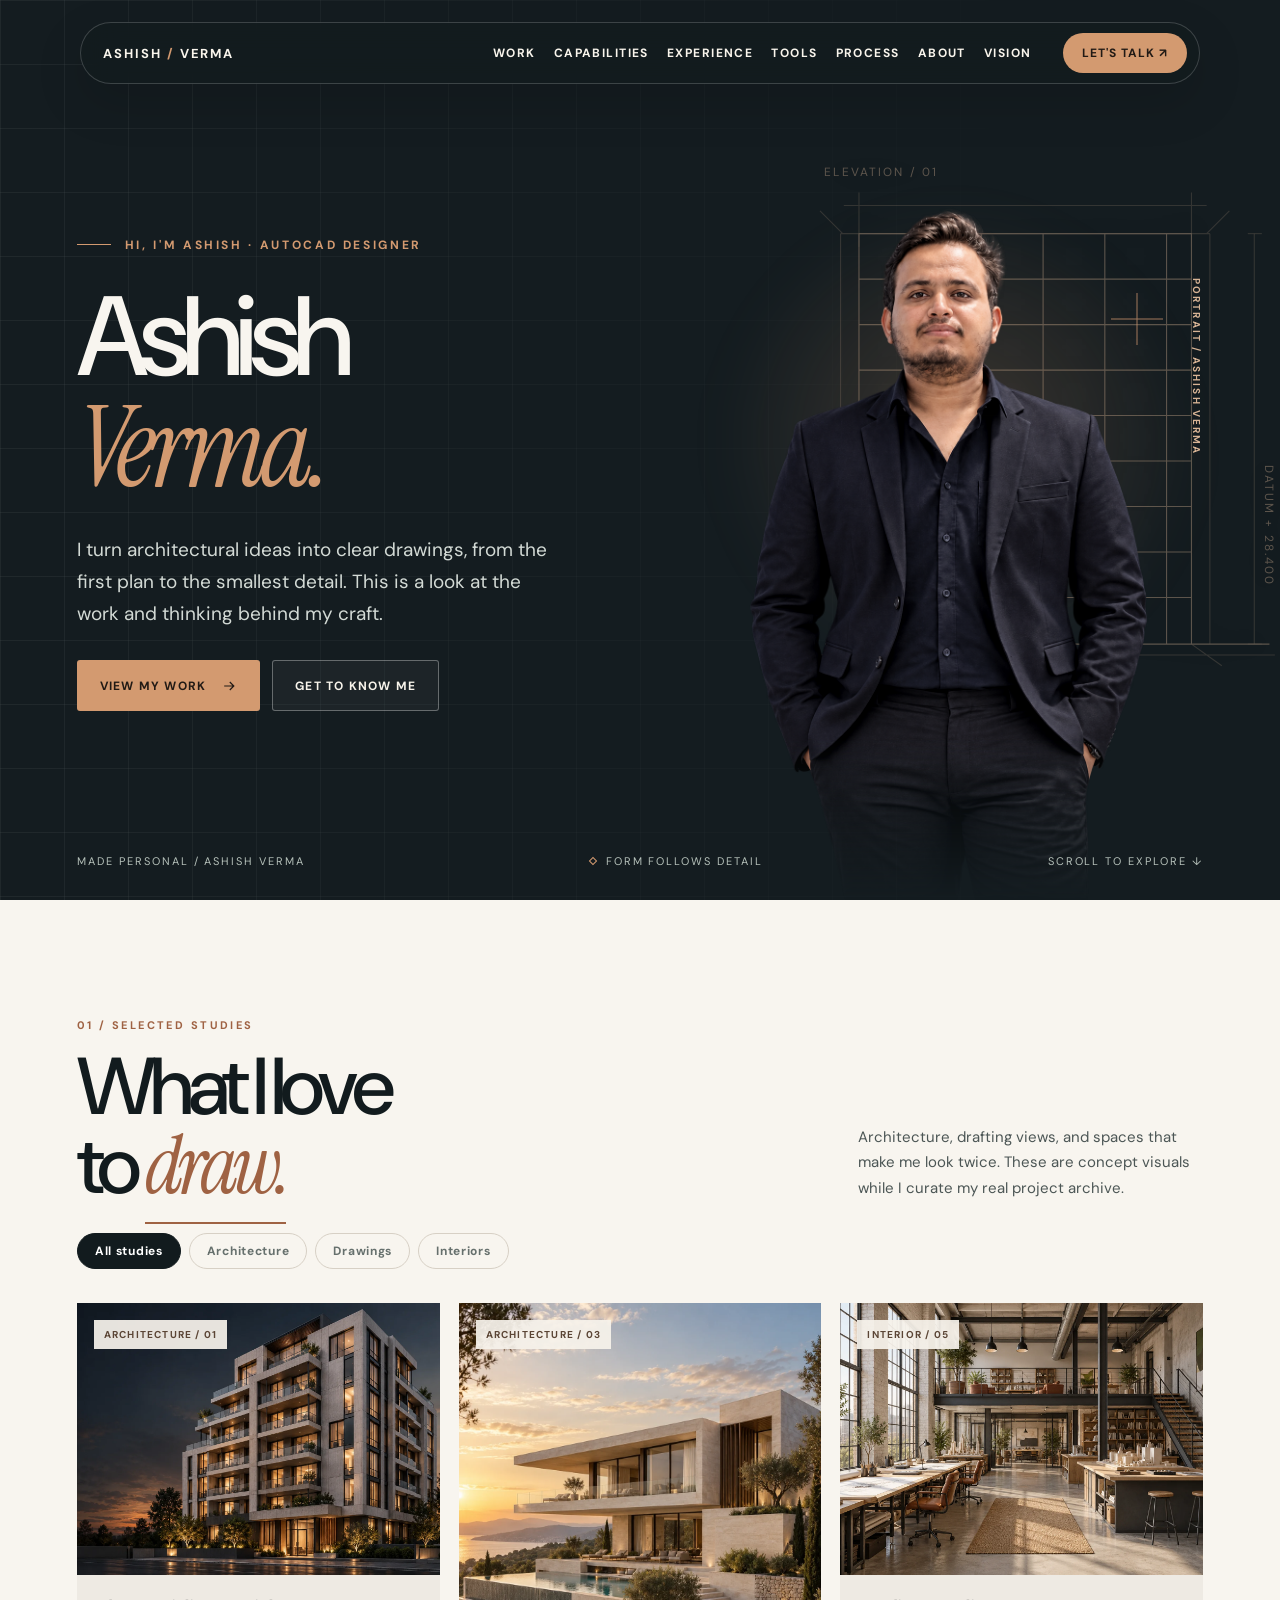
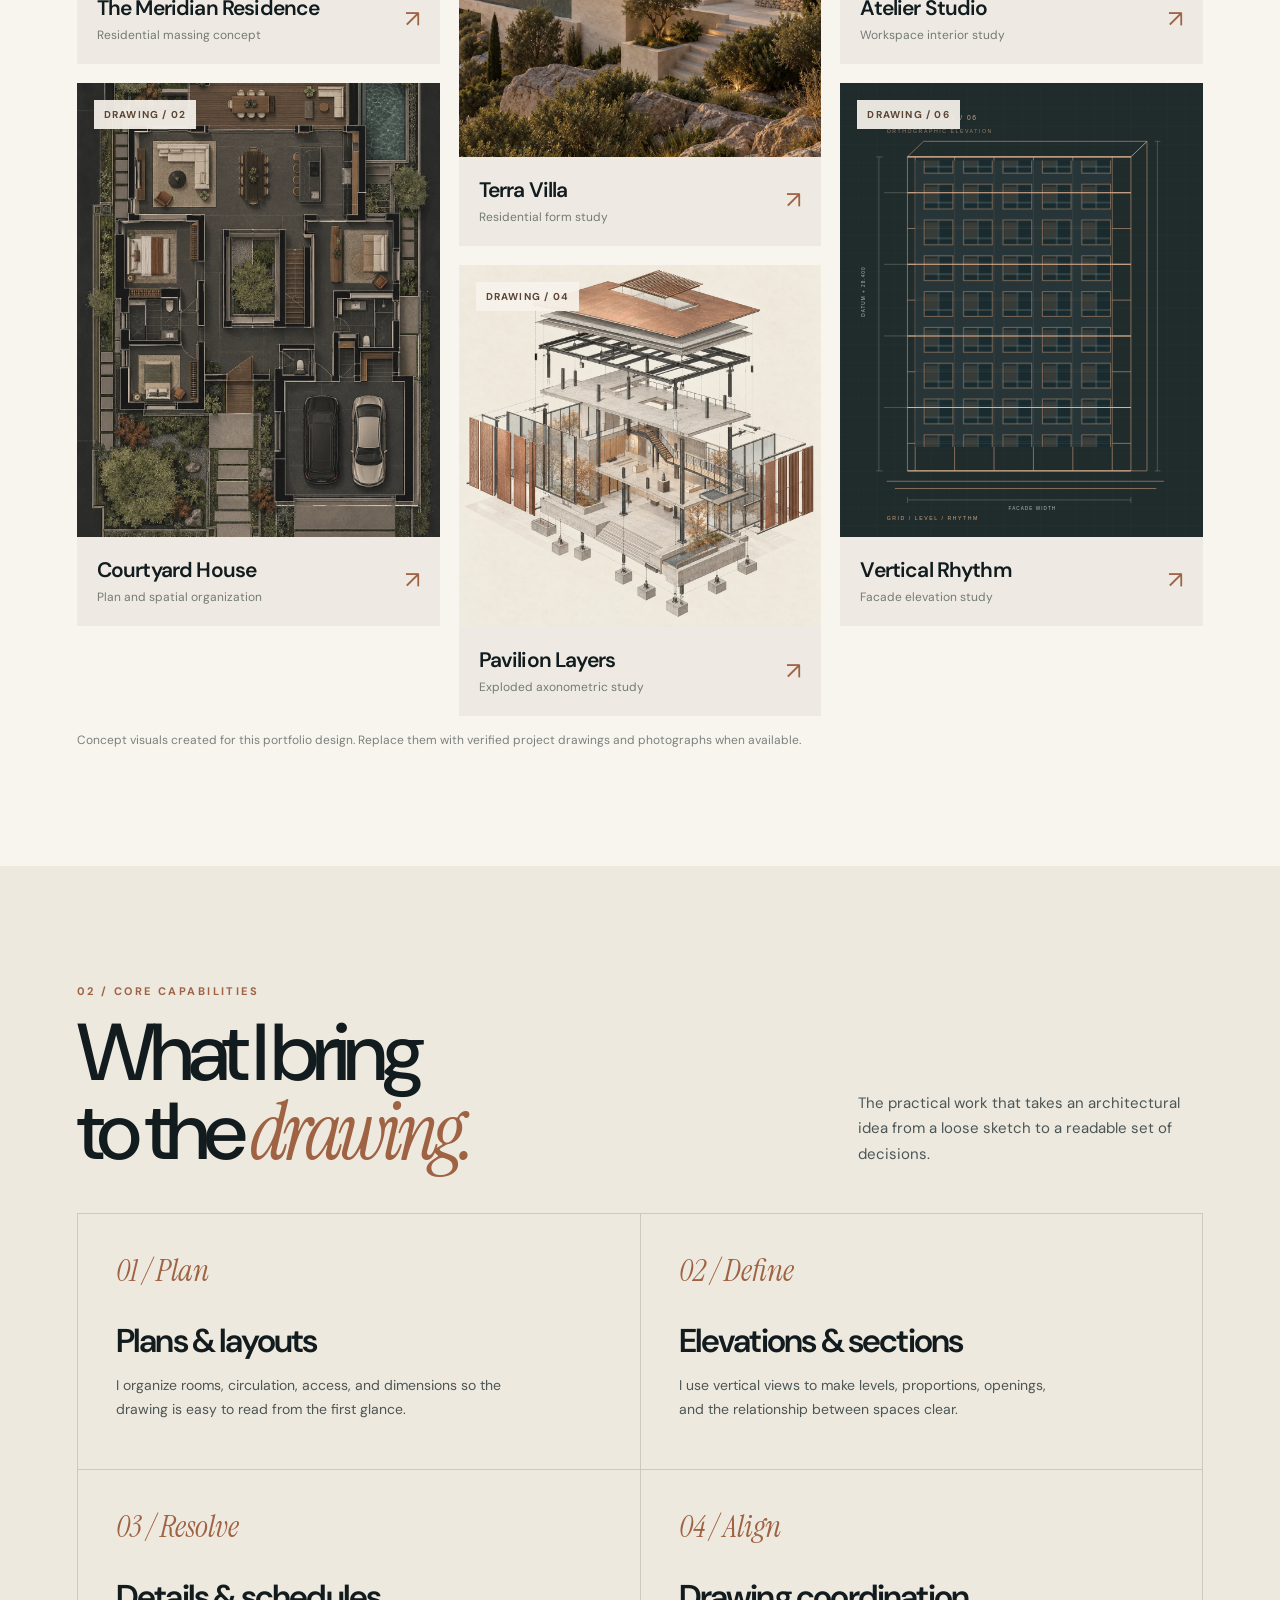
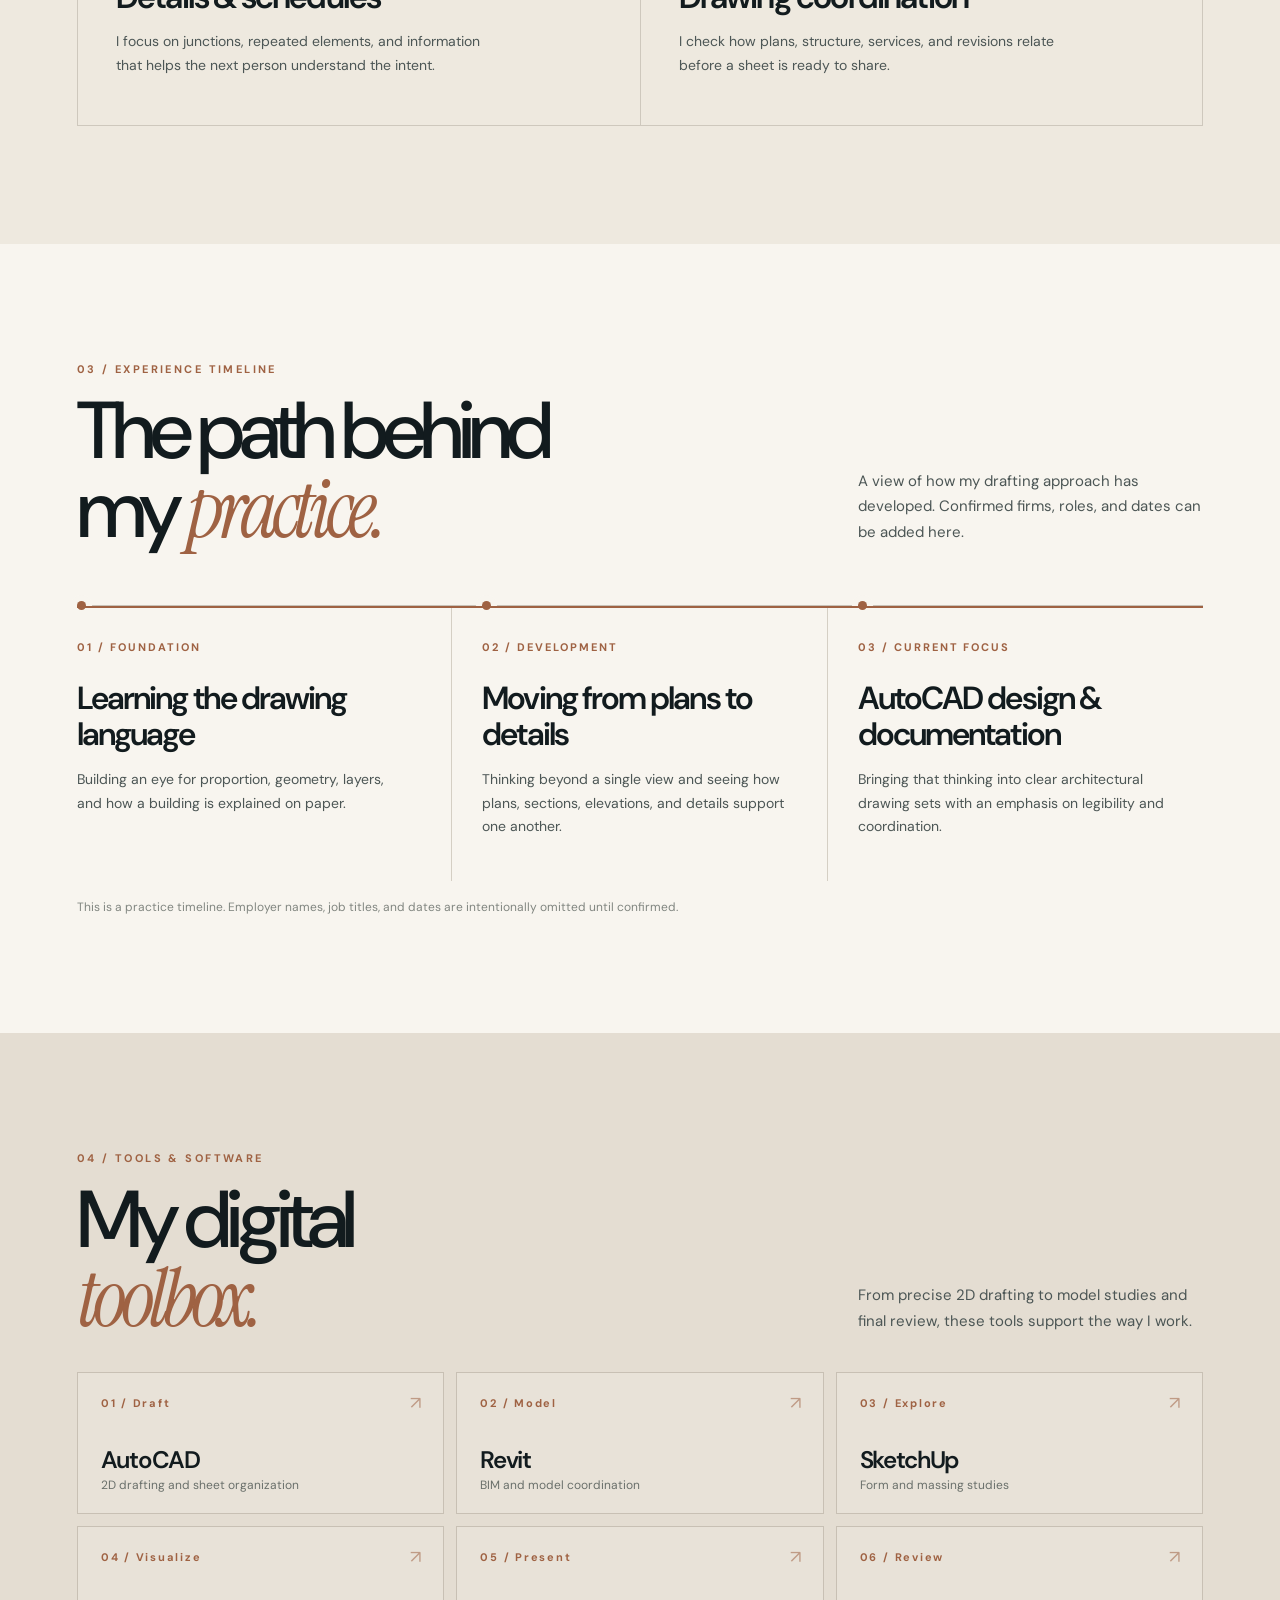
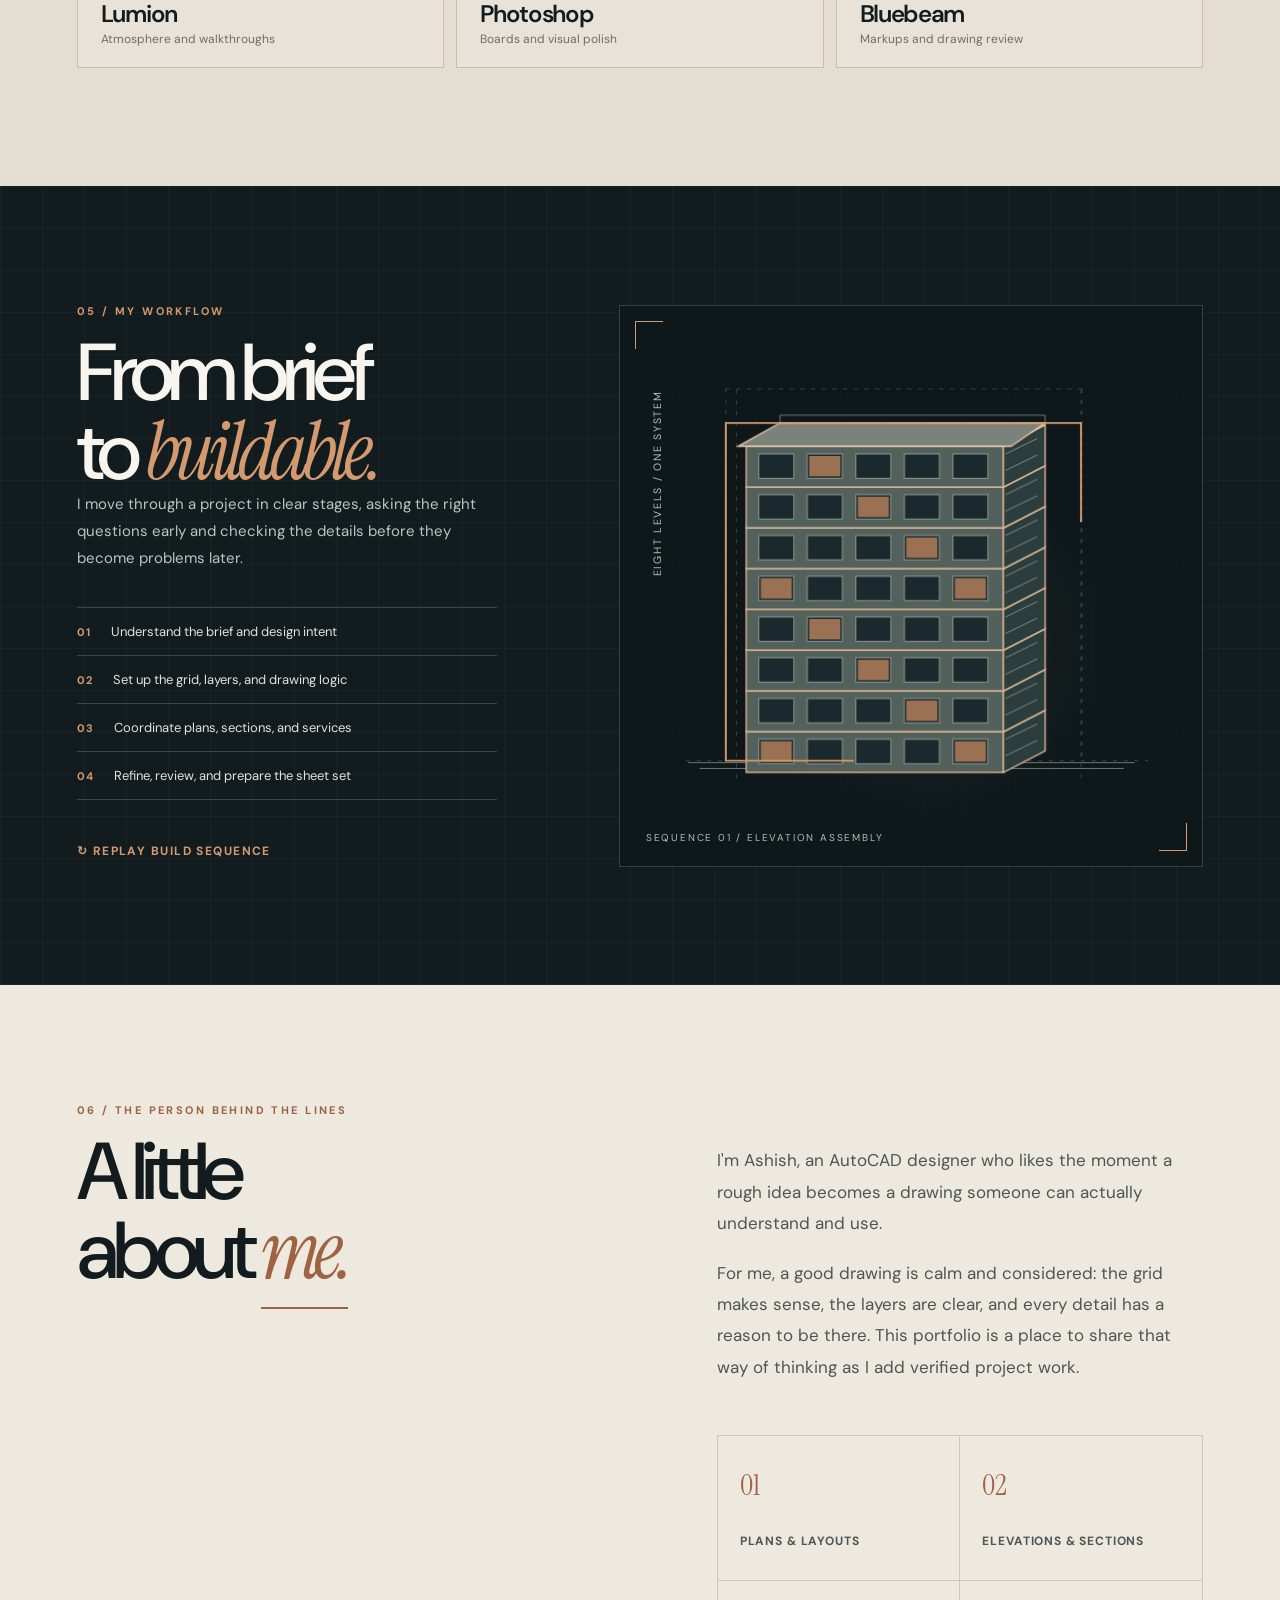
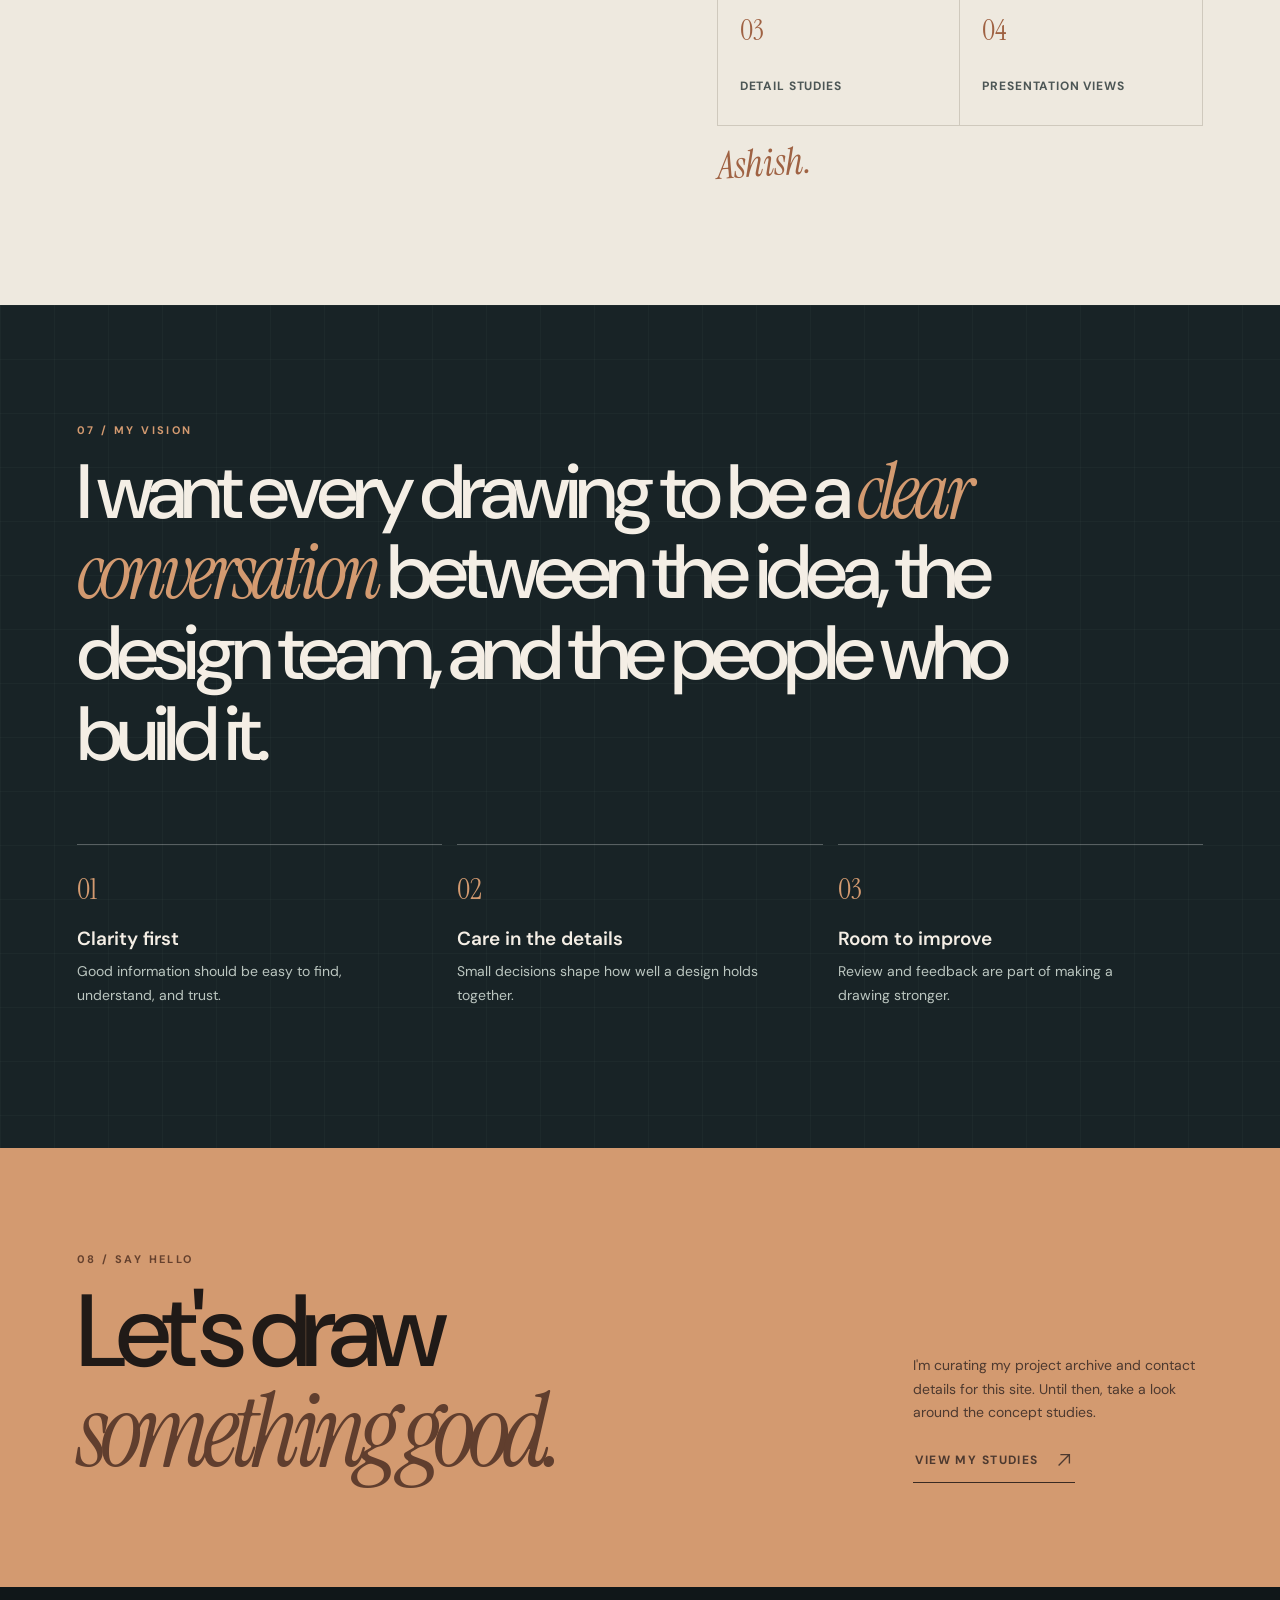
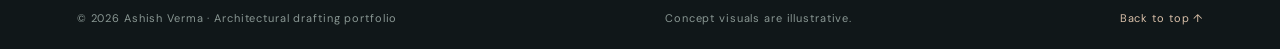
==== commit 83089515: "Move portfolio styles and scripts into src" ====
--- a/index.html
+++ b/index.html
@@ -9,97 +9,8 @@
   <link rel="preconnect" href="https://fonts.googleapis.com">
   <link rel="preconnect" href="https://fonts.gstatic.com" crossorigin>
   <link href="https://fonts.googleapis.com/css2?family=DM+Sans:wght@400;500;600;700&family=Instrument+Serif:ital@0;1&display=swap" rel="stylesheet">
-  <style>
-    :root{--ink:#121b1e;--ink-2:#213034;--paper:#eee9df;--paper-2:#f8f5ef;--muted:#a8b3b0;--body:#4c5655;--accent:#d39a70;--accent-dark:#9f6243;--line:rgba(255,255,255,.18);--soft-line:#d7d0c5;--font:"DM Sans",Arial,sans-serif;--serif:"Instrument Serif",Georgia,serif}
-    *,*::before,*::after{box-sizing:border-box}
-    html{scroll-behavior:smooth;scroll-padding-top:110px}
-    body{margin:0;font-family:var(--font);background:var(--paper);color:var(--ink);overflow-x:hidden}
-    button,a{font:inherit}a{color:inherit;text-decoration:none}button{cursor:pointer}
-    :focus-visible{outline:2px solid var(--accent);outline-offset:4px}
-    img{display:block;max-width:100%}
-    .skip{position:absolute;left:12px;top:-100px;z-index:100;padding:12px 18px;background:var(--paper-2);color:var(--ink)}.skip:focus{top:12px}
-    .site-nav{position:fixed;z-index:80;top:22px;left:50%;transform:translateX(-50%);width:min(1120px,calc(100% - 36px));display:flex;align-items:center;gap:24px;padding:10px 12px 10px 22px;border:1px solid rgba(255,255,255,.18);border-radius:100px;color:#f9f5ec;background:rgba(18,27,30,.78);box-shadow:0 18px 50px rgba(0,0,0,.13);backdrop-filter:blur(18px);-webkit-backdrop-filter:blur(18px)}
-    .brand{font-size:13px;font-weight:700;letter-spacing:.15em;white-space:nowrap}.brand span{color:var(--accent)}
-    .nav-links{display:flex;align-items:center;gap:25px;margin-left:auto;font-size:12px;font-weight:700;letter-spacing:.12em;text-transform:uppercase}.nav-links a{transition:color .25s}.nav-links a:hover{color:var(--accent)}
-    .nav-cta{margin-left:8px;padding:12px 19px;border-radius:100px;background:var(--accent);color:#211a15;font-size:12px;font-weight:700;letter-spacing:.08em;text-transform:uppercase;white-space:nowrap;transition:transform .25s,background .25s}.nav-cta:hover{transform:translateY(-2px);background:#e4ad84}
-    .hero{position:relative;min-height:820px;height:100svh;max-height:1060px;background:var(--ink);color:var(--paper-2);isolation:isolate;overflow:hidden}
-    .hero-image{position:absolute;inset:0 0 0 28%;z-index:-3;background:url('assets/hero-building.webp') center right/cover no-repeat;filter:saturate(.78) contrast(1.06);opacity:0;transform:scale(1.075);animation:hero-reveal 1.8s .35s cubic-bezier(.18,.7,.2,1) forwards}
-    .hero::before{content:"";position:absolute;inset:0;z-index:-2;background:linear-gradient(90deg,#121b1e 0%,#121b1e 17%,rgba(18,27,30,.94) 33%,rgba(18,27,30,.54) 58%,rgba(18,27,30,.12) 100%),linear-gradient(0deg,rgba(18,27,30,.84),transparent 31%)}
-    .hero::after{content:"";position:absolute;inset:0;z-index:-1;opacity:.28;background-image:linear-gradient(rgba(223,230,223,.22) 1px,transparent 1px),linear-gradient(90deg,rgba(223,230,223,.22) 1px,transparent 1px);background-size:64px 64px;mask-image:linear-gradient(90deg,#000,transparent 83%)}
-    .hero-scanner{position:absolute;z-index:1;inset:0 auto 0 0;width:1px;background:linear-gradient(transparent,rgba(211,154,112,.5),transparent);box-shadow:0 0 35px rgba(211,154,112,.55);pointer-events:none;animation:scan 4s 1.2s cubic-bezier(.32,.12,.32,1) both}
-    .hero-inner{position:relative;z-index:2;width:min(1320px,88%);height:100%;margin:auto;display:flex;align-items:center}
-    .hero-copy{width:min(760px,68%);padding-top:70px}
-    .eyebrow{display:flex;align-items:center;gap:14px;color:var(--accent);font-size:12px;font-weight:700;letter-spacing:.22em;text-transform:uppercase}.eyebrow::before{content:"";width:34px;height:1px;background:currentColor}
-    h1,h2,h3,p{margin-top:0}
-    h1{font-size:clamp(70px,10.5vw,168px);line-height:.84;letter-spacing:-.087em;font-weight:500;margin:36px 0 28px;max-width:780px}
-    h1 em{display:block;font-family:var(--serif);font-weight:400;letter-spacing:-.065em;color:var(--accent);margin-left:.36em}
-    .hero-lead{max-width:440px;color:#d0d7d3;font-size:clamp(15px,1.55vw,18px);line-height:1.7;margin-bottom:30px}
-    .hero-actions{display:flex;flex-wrap:wrap;gap:12px;align-items:center}
-    .button{min-height:51px;display:inline-flex;align-items:center;justify-content:center;gap:15px;padding:14px 22px;border:1px solid transparent;border-radius:3px;font-size:12px;font-weight:700;letter-spacing:.1em;text-transform:uppercase;transition:transform .28s,background .28s,border-color .28s}.button:hover{transform:translateY(-3px)}.button.primary{background:var(--accent);color:#211a15}.button.primary:hover{background:#e4ad84}.button.ghost{border-color:rgba(255,255,255,.32);color:#f8f4eb;background:rgba(255,255,255,.04)}.button.ghost:hover{border-color:var(--accent)}.button svg{width:16px;height:16px}
-    .hero-meta{position:absolute;left:6%;right:6%;bottom:32px;z-index:2;display:flex;align-items:center;justify-content:space-between;gap:20px;color:#cfdbd5;font-size:11px;letter-spacing:.18em;text-transform:uppercase}.hero-meta span:nth-child(2){display:flex;align-items:center;gap:10px}.hero-meta i{width:6px;height:6px;border:1px solid var(--accent);transform:rotate(45deg);display:inline-block}
-    .blueprint{position:absolute;z-index:1;right:4.5%;top:20%;width:min(35vw,500px);height:auto;opacity:.66;pointer-events:none;filter:drop-shadow(0 0 15px rgba(0,0,0,.3))}.blueprint path,.blueprint line,.blueprint rect{fill:none;stroke:#e2bc9c;stroke-width:1}.blueprint .trace{stroke-dasharray:1100;stroke-dashoffset:1100;animation:draw 2.8s 1.4s ease forwards}.blueprint .fine{opacity:.45}.blueprint text{font:11px var(--font);letter-spacing:.18em;fill:#e2bc9c}
-    .section{padding:118px 6vw}.container{width:min(1220px,100%);margin:auto}.section-head{display:flex;justify-content:space-between;align-items:end;gap:30px;margin-bottom:40px}.kicker{color:var(--accent-dark);font-size:11px;font-weight:700;letter-spacing:.22em;text-transform:uppercase;margin-bottom:15px}.section-title{font-size:clamp(44px,6.3vw,86px);font-weight:500;letter-spacing:-.075em;line-height:.98;margin:0}.section-title em{font-family:var(--serif);font-weight:400;color:var(--accent-dark)}.section-intro{max-width:345px;color:var(--body);font-size:15px;line-height:1.7;margin:0 0 4px}
-    .work{background:var(--paper-2)}.work .section-head{margin-bottom:28px}.filters{display:flex;flex-wrap:wrap;gap:8px;margin-bottom:34px}.filter{background:transparent;border:1px solid var(--soft-line);border-radius:100px;padding:9px 17px;color:#66706d;font-size:12px;font-weight:700;letter-spacing:.06em;transition:background .2s,color .2s,border .2s}.filter:hover,.filter[aria-pressed=true]{background:var(--ink);border-color:var(--ink);color:#fff}
-    .gallery{columns:3 290px;column-gap:19px}.project-card{width:100%;display:block;break-inside:avoid;margin:0 0 19px;padding:0;border:0;background:#e5e0d6;text-align:left;color:var(--ink);overflow:hidden;position:relative;transition:box-shadow .35s,transform .35s}.project-card:hover{transform:translateY(-5px);box-shadow:0 18px 32px rgba(29,35,34,.14)}.project-card[hidden]{display:none!important}.project-visual{position:relative;overflow:hidden;background:#dbd5c8}.project-visual img{width:100%;height:100%;object-fit:cover;transition:transform .7s cubic-bezier(.2,.8,.2,1)}.project-card:hover .project-visual img{transform:scale(1.045)}.project-visual.tall{aspect-ratio:4/5}.project-visual.square{aspect-ratio:1/1}.project-visual.wide{aspect-ratio:4/3}.project-visual.drawing{background:#252d2d}.project-tag{position:absolute;top:17px;left:17px;padding:8px 10px;background:rgba(247,243,235,.93);color:#5b4535;font-size:10px;font-weight:700;letter-spacing:.12em;text-transform:uppercase}.project-info{padding:19px 20px 21px;display:flex;align-items:center;justify-content:space-between;gap:14px;background:#eeeae3}.project-info h3{font-size:21px;font-weight:600;letter-spacing:-.04em;margin:0 0 5px}.project-info p{font-size:12px;color:#747a75;margin:0}.project-arrow{font-size:24px;line-height:1;color:var(--accent-dark);transition:transform .25s}.project-card:hover .project-arrow{transform:translate(3px,-3px)}.gallery-note{font-size:12px;color:#7a817d;margin:16px 0 0}
-    .process{background:var(--ink);color:var(--paper-2);position:relative;overflow:hidden}.process::before{content:"";position:absolute;inset:0;opacity:.28;background-image:linear-gradient(rgba(192,211,203,.15) 1px,transparent 1px),linear-gradient(90deg,rgba(192,211,203,.15) 1px,transparent 1px);background-size:42px 42px}.process .container{position:relative}.process-grid{display:grid;grid-template-columns:.9fr 1.1fr;gap:5vw;align-items:center}.process .kicker{color:var(--accent)}.process .section-title em{color:var(--accent)}.process p{max-width:410px;color:#b9c6c1;line-height:1.8;font-size:15px}.process-steps{margin:35px 0;list-style:none;padding:0;max-width:420px}.process-steps li{display:flex;gap:20px;align-items:center;border-top:1px solid rgba(255,255,255,.18);padding:15px 0;color:#dee4de;font-size:13px}.process-steps li:last-child{border-bottom:1px solid rgba(255,255,255,.18)}.process-steps b{font-size:11px;color:var(--accent);letter-spacing:.12em}.replay{border:0;background:transparent;color:var(--accent);font-size:12px;font-weight:700;letter-spacing:.12em;text-transform:uppercase;padding:8px 0}.replay:hover{text-decoration:underline;text-underline-offset:5px}
-    .build-frame{position:relative;min-height:560px;border:1px solid rgba(255,255,255,.17);background:radial-gradient(circle at 53% 60%,rgba(211,154,112,.08),transparent 40%),rgba(12,23,26,.67);overflow:hidden}.build-frame::after{content:"";position:absolute;inset:auto 15px 15px auto;color:var(--accent);height:28px;width:28px;border-right:1px solid;border-bottom:1px solid}.build-frame::before{content:"";position:absolute;inset:15px auto auto 15px;color:var(--accent);height:28px;width:28px;border-left:1px solid;border-top:1px solid}.build-caption{position:absolute;bottom:22px;left:26px;color:#aebbb5;font-size:10px;letter-spacing:.18em;text-transform:uppercase}.build-svg{width:100%;height:560px;display:block}.build-svg .guide{stroke:rgba(213,227,216,.22);stroke-width:1;fill:none;stroke-dasharray:4 7}.build-svg .baseline{stroke:rgba(213,227,216,.48);stroke-width:1;fill:none}.build-svg .face{fill:#53615d;stroke:#d6b08f;stroke-width:1.5}.build-svg .side{fill:#2c3d3d;stroke:#d6b08f;stroke-width:1.5}.build-svg .glass{fill:#1a292d;stroke:rgba(230,216,197,.55);stroke-width:1}.build-svg .light{fill:#c68a62;opacity:.75}.build-svg .roof{fill:#7b8279;stroke:#e0bc9c;stroke-width:1.5}.build-svg .level{opacity:0;transform:translateY(95px) scaleY(.25);transform-box:fill-box;transform-origin:center bottom}.build-frame.is-visible .level{animation:stack .62s cubic-bezier(.16,.87,.26,1.03) forwards;animation-delay:calc(.15s + var(--n)*.25s)}.build-svg .roof-group{opacity:0;transform:translateY(-30px)}.build-frame.is-visible .roof-group{animation:roof-in .7s 2.3s ease forwards}.build-svg text{font:11px var(--font);fill:#b3c0b8;letter-spacing:.16em}.build-svg .sweep{fill:none;stroke:var(--accent);stroke-width:2;stroke-dasharray:480;stroke-dashoffset:480}.build-frame.is-visible .sweep{animation:draw 2.3s 2.5s ease forwards}
-    .about{background:var(--paper)}.about-grid{display:grid;grid-template-columns:1.05fr .95fr;gap:8vw;align-items:start}.about .section-title{max-width:620px}.about-copy{padding-top:42px;color:var(--body);font-size:17px;line-height:1.85}.about-copy p{margin-bottom:18px}.capabilities{display:grid;grid-template-columns:repeat(2,1fr);margin-top:52px;border-top:1px solid #cfc9bd;border-left:1px solid #cfc9bd}.capability{padding:23px 22px 25px;min-height:126px;border-right:1px solid #cfc9bd;border-bottom:1px solid #cfc9bd}.capability b{display:block;color:var(--accent-dark);font-family:var(--serif);font-weight:400;font-size:29px;margin-bottom:11px}.capability span{font-size:12px;font-weight:700;letter-spacing:.07em;text-transform:uppercase}
-    .contact{background:var(--accent);color:#201a17;padding:104px 6vw}.contact-grid{display:flex;align-items:end;justify-content:space-between;gap:30px}.contact .kicker{color:#65412e}.contact .section-title{font-size:clamp(52px,8vw,112px);max-width:850px}.contact .section-title em{color:#603e2e}.contact-note{max-width:290px;color:#4d392f;font-size:14px;line-height:1.7}.contact-link{display:inline-flex;gap:16px;align-items:center;border-bottom:1px solid #392a22;padding:11px 2px;font-size:12px;font-weight:700;letter-spacing:.12em;text-transform:uppercase;white-space:nowrap}.contact-link svg{width:18px;height:18px}.contact-link:hover{gap:22px}
-    footer{background:#101719;color:#899793;padding:24px 6vw;font-size:11px;letter-spacing:.08em}.footer-inner{width:min(1220px,100%);margin:auto;display:flex;justify-content:space-between;gap:20px}.footer-inner a{color:#d9c0a9}
-    dialog{border:0;padding:0;max-width:min(900px,calc(100vw - 26px));width:100%;max-height:min(92vh,950px);background:var(--paper-2);color:var(--ink);box-shadow:0 30px 100px rgba(0,0,0,.35)}dialog::backdrop{background:rgba(7,13,14,.78);backdrop-filter:blur(5px)}.modal-close{position:absolute;z-index:2;right:15px;top:15px;width:40px;height:40px;border:0;background:rgba(248,245,239,.95);font-size:25px;line-height:1}.modal-image{width:100%;max-height:520px;object-fit:cover;background:#222}.modal-copy{padding:28px 34px 35px}.modal-copy .kicker{margin-bottom:9px}.modal-copy h2{font-size:clamp(32px,5vw,55px);letter-spacing:-.06em;line-height:1;margin:0 0 12px}.modal-copy p{color:var(--body);line-height:1.7;max-width:650px;margin:0}.modal-tags{display:flex;gap:8px;flex-wrap:wrap;margin-top:20px}.modal-tags span{border:1px solid #d6d0c6;border-radius:100px;padding:7px 11px;color:#6b706d;font-size:11px;font-weight:700}
-    .js .reveal{opacity:0;transform:translateY(28px);transition:opacity .8s ease,transform .8s cubic-bezier(.18,.75,.25,1)}.js .reveal.is-visible{opacity:1;transform:none}
-    @keyframes hero-reveal{to{opacity:1;transform:scale(1)}}@keyframes draw{to{stroke-dashoffset:0}}@keyframes scan{0%{left:0;opacity:0}15%{opacity:1}80%{opacity:1}100%{left:100%;opacity:0}}@keyframes stack{to{opacity:1;transform:none}}@keyframes roof-in{to{opacity:1;transform:none}}
-    @media(max-width:980px){.hero{min-height:720px}.hero-copy{width:min(670px,82%)}.hero-image{left:12%}.blueprint{right:1%;top:26%;width:41vw;opacity:.36}.gallery{columns:2 290px}.process-grid{grid-template-columns:1fr}.build-frame{max-width:630px;width:100%;margin:auto}.about-grid{gap:5vw}}
-    @media(max-width:720px){.site-nav{top:12px;width:calc(100% - 22px);padding:8px 9px 8px 15px;gap:9px}.brand{font-size:11px;letter-spacing:.1em}.nav-links{gap:13px;font-size:10px}.nav-links a:nth-child(2),.nav-links a:nth-child(3){display:none}.nav-cta{margin-left:0;padding:10px 12px;font-size:10px}.hero{min-height:700px;height:92svh}.hero-image{inset:0;opacity:.55;background-position:58% center}.hero::before{background:linear-gradient(90deg,rgba(18,27,30,.87),rgba(18,27,30,.35)),linear-gradient(0deg,#121b1e 0%,rgba(18,27,30,.72) 27%,transparent 70%)}.hero-inner{width:88%;align-items:end;padding-bottom:130px}.hero-copy{width:100%;padding:0}.hero h1{font-size:clamp(67px,14vw,105px);margin:23px 0}.hero-lead{max-width:370px}.blueprint{top:14%;right:1%;width:70vw;opacity:.34}.hero-meta{bottom:22px}.hero-meta span:nth-child(2){display:none}.section{padding:80px 5vw}.section-head,.contact-grid{display:block}.section-intro{margin-top:20px}.gallery{columns:2 230px}.about-grid{grid-template-columns:1fr}.about-copy{padding-top:0}.contact{padding:82px 5vw}.contact-note{margin-top:24px}.footer-inner{flex-wrap:wrap}}
-    @media(max-width:530px){.gallery{columns:1}.project-visual.tall{aspect-ratio:4/4.5}.nav-links{margin-left:auto}.nav-links a:not(:last-child){display:none}.hero{height:auto;min-height:820px}.hero-inner{min-height:820px;padding-top:120px;padding-bottom:70px;align-items:center}.hero h1{font-size:clamp(66px,16vw,88px)}.hero-actions{gap:9px}.button{padding:13px 15px;font-size:10px}.build-svg{height:420px}.build-frame{min-height:420px}.build-caption{font-size:9px}.capabilities{margin-top:35px}.capability{padding:17px;min-height:112px}.capability span{font-size:10px}.modal-copy{padding:23px}.modal-image{max-height:48vh}}
-    @media(prefers-reduced-motion:reduce){html{scroll-behavior:auto}*,*::before,*::after{animation-duration:.01ms!important;animation-delay:0ms!important;transition-duration:.01ms!important}.hero-image{opacity:1;transform:none}.blueprint .trace,.build-svg .sweep{stroke-dashoffset:0}.build-svg .level,.build-svg .roof-group{opacity:1;transform:none}.js .reveal{opacity:1;transform:none}}
-    /* The portrait and name now lead the page; the building stays as a quiet drafting layer. */
-    .page-progress{position:fixed;z-index:100;top:0;left:0;width:100%;height:3px;background:var(--accent);transform:scaleX(0);transform-origin:left;pointer-events:none}
-    .hero-personal{height:100svh;min-height:760px;max-height:980px;background:#141c20}
-    .hero-personal .hero-image{inset:0 0 0 35%;width:auto;background-position:center;background-size:cover;opacity:.12;filter:grayscale(.65);transform:none;animation:none;mask-image:linear-gradient(90deg,transparent,#000 65%)}
-    .hero-personal::before{background:linear-gradient(90deg,#141c20 0%,rgba(20,28,32,.96) 47%,rgba(20,28,32,.58) 100%),linear-gradient(0deg,rgba(20,28,32,.8),transparent 32%)}
-    .hero-personal .blueprint{right:-4%;top:12%;width:min(44vw,620px);opacity:.35;z-index:0}
-    .hero-personal .hero-inner{display:grid;grid-template-columns:minmax(0,1.08fr) minmax(0,.92fr);gap:2vw;width:min(1320px,88%);align-items:center}
-    .hero-personal .hero-copy{width:100%;padding:88px 0 40px;z-index:3}
-    .hero-personal h1{font-size:clamp(72px,8.8vw,132px);line-height:.87;letter-spacing:-.075em;margin:29px 0 30px;max-width:720px}
-    .hero-personal h1 .name-line{display:block;overflow:hidden;padding:.06em 0}
-    .hero-personal h1 .name-line span{display:block;animation:name-rise 1s .2s cubic-bezier(.16,.85,.24,1) both}
-    .hero-personal h1 .name-line:nth-child(2) span{animation-delay:.42s}
-    .hero-personal h1 em{display:block;margin-left:0;font-size:.99em;letter-spacing:-.055em}
-    .hero-personal .hero-lead{max-width:490px;color:#d3dad5;font-size:clamp(16px,1.5vw,19px)}
-    .hero-personal .hero-actions{animation:hero-actions-in .85s 1.1s both}
-    .hero-visual{height:min(740px,84svh);min-height:590px;position:relative;align-self:end;isolation:isolate;perspective:950px}
-    .portrait-glow{position:absolute;inset:8% 2% 14%;border-radius:50% 50% 12% 12%;background:radial-gradient(circle at 52% 38%,rgba(211,154,112,.22),transparent 55%);filter:blur(25px);animation:halo-breathe 7s ease-in-out infinite alternate}
-    .portrait-shell{position:absolute;inset:0 2% 0 2%;overflow:hidden;mask-image:linear-gradient(#000 0%,#000 78%,transparent 100%);transform-origin:center bottom;animation:portrait-enter 1.45s .4s cubic-bezier(.18,.8,.2,1) both;will-change:transform}
-    .portrait-shell img{height:100%;width:100%;object-fit:cover;object-position:center top;filter:saturate(.86) contrast(1.03)}
-    .portrait-caption{position:absolute;z-index:4;right:0;top:16%;writing-mode:vertical-rl;font-size:10px;font-weight:700;letter-spacing:.21em;text-transform:uppercase;color:#d8b495;opacity:0;animation:fade-in 1s 1.5s forwards}
-    .portrait-cross{position:absolute;z-index:3;right:8%;top:18%;width:52px;height:52px;opacity:.75;animation:cross-turn 16s linear infinite}.portrait-cross::before,.portrait-cross::after{content:"";position:absolute;left:50%;top:50%;background:var(--accent)}.portrait-cross::before{width:1px;height:52px;transform:translate(-50%,-50%)}.portrait-cross::after{width:52px;height:1px;transform:translate(-50%,-50%)}
-    .hero-personal .hero-meta{color:#b6c1ba}
-    .work .section-title em,.about .section-title em{position:relative}.work .section-title em::after,.about .section-title em::after{content:"";position:absolute;left:0;right:0;bottom:-.07em;height:2px;background:currentColor;transform:scaleX(0);transform-origin:left;transition:transform 1.1s .4s cubic-bezier(.2,.8,.2,1)}.work .is-visible .section-title em::after,.about .is-visible .section-title em::after{transform:scaleX(1)}
-    .project-card{transition:box-shadow .35s,transform .35s;transition-delay:0s}.project-visual::after{content:"";position:absolute;inset:0;background:linear-gradient(105deg,transparent 35%,rgba(255,255,255,.24) 49%,transparent 64%);transform:translateX(-130%);transition:transform .8s;pointer-events:none}.project-card:hover .project-visual::after{transform:translateX(130%)}
-    .project-card:hover .project-visual img{transform:scale(1.08) translate(var(--img-x,0px),var(--img-y,0px))}
-    .build-svg .light{animation:window-pulse 3.2s ease-in-out infinite alternate}
-    .about .signature{font-family:var(--serif);font-style:italic;color:var(--accent-dark);font-size:38px;line-height:1;margin:18px 0 0;transform:rotate(-4deg);display:inline-block}
-    .expertise{background:var(--paper)}.expertise .section-head{margin-bottom:42px}.service-grid{display:grid;grid-template-columns:repeat(2,minmax(0,1fr));gap:1px;background:#cec8bd;border:1px solid #cec8bd}.service-card{min-height:255px;position:relative;padding:36px 38px 34px;background:var(--paper);overflow:hidden;transition:background .4s}.service-card:hover{background:#f5f0e8}.service-card::after{content:"";position:absolute;width:140px;height:140px;right:-35px;top:-35px;border:1px solid rgba(159,98,67,.21);border-radius:50%;transform:scale(.5);opacity:0;transition:transform .65s,opacity .65s}.service-card:hover::after{transform:scale(1);opacity:1}.service-card .service-no{display:block;color:var(--accent-dark);font-family:var(--serif);font-size:31px;font-style:italic;margin-bottom:28px}.service-card h3{font-size:clamp(23px,2.6vw,33px);font-weight:600;letter-spacing:-.055em;margin:0 0 12px}.service-card p{max-width:390px;color:var(--body);font-size:14px;line-height:1.7;margin:0}.service-card .service-line{position:absolute;left:38px;bottom:0;width:0;height:3px;background:var(--accent-dark);transition:width .55s}.service-card:hover .service-line{width:calc(100% - 76px)}
-    .experience{background:var(--paper-2)}.experience .section-head{margin-bottom:56px}.timeline{display:grid;grid-template-columns:repeat(3,minmax(0,1fr));border-top:1px solid #c8c2b8}.timeline-item{position:relative;min-height:265px;padding:34px 30px 28px 0;border-right:1px solid #d5cfc4}.timeline-item:not(:first-child){padding-left:30px}.timeline-item:last-child{border-right:0}.timeline-item::before{content:"";position:absolute;top:-5px;left:0;width:9px;height:9px;border-radius:50%;background:var(--accent-dark);box-shadow:0 0 0 6px var(--paper-2)}.timeline-item:not(:first-child)::before{left:30px}.timeline-item .time{display:block;color:var(--accent-dark);font-size:11px;font-weight:700;letter-spacing:.18em;text-transform:uppercase;margin-bottom:27px}.timeline-item h3{font-size:clamp(23px,2.5vw,32px);line-height:1.1;letter-spacing:-.06em;font-weight:600;margin-bottom:16px}.timeline-item p{color:var(--body);line-height:1.7;font-size:14px;max-width:330px}.timeline-note{font-size:12px;color:#818680;margin:18px 0 0}
-    .toolbox{background:#e4ddd2}.toolbox .section-head{margin-bottom:34px}.tool-grid{display:grid;grid-template-columns:repeat(3,minmax(0,1fr));gap:12px}.tool-card{min-height:142px;border:1px solid #c8c0b4;padding:23px 23px 20px;display:flex;flex-direction:column;justify-content:space-between;position:relative;overflow:hidden;background:rgba(255,255,255,.13);transition:background .3s,transform .3s,border-color .3s}.tool-card:hover{background:var(--paper-2);transform:translateY(-5px);border-color:var(--accent-dark)}.tool-card .tool-code{color:var(--accent-dark);font-size:11px;font-weight:700;letter-spacing:.16em}.tool-card h3{font-size:24px;letter-spacing:-.055em;font-weight:600;margin:12px 0 2px}.tool-card p{font-size:12px;color:#6a706b;margin:0}.tool-card::after{content:"↗";position:absolute;right:22px;top:18px;font-size:18px;color:var(--accent-dark);opacity:.55;transition:transform .3s}.tool-card:hover::after{transform:translate(3px,-3px)}
-    .vision{background:#182326;color:#f4eee5;position:relative;overflow:hidden}.vision::before{content:"";position:absolute;inset:0;opacity:.2;background-image:linear-gradient(rgba(190,216,205,.17) 1px,transparent 1px),linear-gradient(90deg,rgba(190,216,205,.17) 1px,transparent 1px);background-size:54px 54px}.vision .container{position:relative}.vision .kicker{color:var(--accent)}.vision-statement{max-width:1060px;font-size:clamp(42px,6vw,83px);font-weight:500;letter-spacing:-.065em;line-height:1.05;margin:15px 0 70px}.vision-statement em{font-family:var(--serif);font-weight:400;color:var(--accent)}.principles{display:grid;grid-template-columns:repeat(3,minmax(0,1fr));gap:15px}.principle{border-top:1px solid rgba(255,255,255,.28);padding:25px 28px 8px 0}.principle span{display:block;color:var(--accent);font-family:var(--serif);font-size:29px;margin-bottom:18px}.principle h3{font-size:19px;font-weight:600;margin-bottom:9px}.principle p{color:#bbc6c0;font-size:14px;line-height:1.7;max-width:320px}
-    @media(max-width:850px){.tool-grid{grid-template-columns:repeat(2,minmax(0,1fr))}.timeline{grid-template-columns:1fr;border-top:0;border-left:1px solid #c8c2b8;margin-left:7px}.timeline-item,.timeline-item:not(:first-child){min-height:0;border-right:0;border-bottom:1px solid #d5cfc4;padding:0 0 28px 26px;margin-bottom:30px}.timeline-item::before,.timeline-item:not(:first-child)::before{left:-5px;top:5px}.timeline-item .time{margin-bottom:13px}.timeline-item h3{font-size:27px}}
-    @media(max-width:620px){.service-grid,.tool-grid,.principles{grid-template-columns:1fr}.service-card{min-height:225px;padding:28px}.service-card .service-line{left:28px}.service-card:hover .service-line{width:calc(100% - 56px)}.timeline{grid-template-columns:1fr;border-top:0;border-left:1px solid #c8c2b8;margin-left:7px}.timeline-item,.timeline-item:not(:first-child){min-height:0;border-right:0;border-bottom:1px solid #d5cfc4;padding:0 0 28px 26px;margin-bottom:30px}.timeline-item::before,.timeline-item:not(:first-child)::before{left:-5px;top:5px}.timeline-item .time{margin-bottom:13px}.timeline-item h3{font-size:27px}.tool-card{min-height:125px}.vision-statement{margin-bottom:46px}.principle{padding:20px 0 2px}}
-    @keyframes name-rise{from{opacity:0;transform:translateY(110%)}to{opacity:1;transform:none}}@keyframes portrait-enter{from{opacity:0;transform:translateY(60px) scale(.92)}to{opacity:1;transform:none}}@keyframes hero-actions-in{from{opacity:0;transform:translateY(16px)}to{opacity:1;transform:none}}@keyframes fade-in{to{opacity:1}}@keyframes halo-breathe{to{opacity:.55;transform:scale(1.09)}}@keyframes cross-turn{to{transform:rotate(360deg)}}@keyframes window-pulse{to{opacity:.36}}
-    @media(max-width:980px){.hero-personal .hero-inner{grid-template-columns:1fr 1fr}.hero-personal h1{font-size:clamp(60px,8vw,95px)}.hero-visual{min-height:540px;height:min(650px,77svh)}}
-    @media(max-width:720px){.hero-personal{height:auto;max-height:none;min-height:0}.hero-personal .hero-inner{grid-template-columns:1fr;gap:0;padding:125px 0 70px;min-height:0}.hero-personal .hero-copy{padding:0;z-index:5}.hero-personal h1{font-size:clamp(70px,13vw,102px);margin:22px 0}.hero-personal .hero-lead{max-width:490px}.hero-visual{width:min(100%,430px);height:580px;min-height:0;margin:10px auto 0}.hero-personal .blueprint{right:-18%;top:32%;width:86vw;opacity:.27}.hero-personal .hero-meta{bottom:20px}.portrait-caption{right:1%}}
-    @media(max-width:530px){.hero-personal .hero-inner{padding-top:125px;padding-bottom:65px}.hero-personal h1{font-size:clamp(68px,16vw,86px)}.hero-personal .hero-lead{font-size:16px;line-height:1.65}.hero-visual{height:495px;width:min(100%,365px);margin-top:2px}.portrait-caption{font-size:8px}.hero-personal .hero-meta span:nth-child(2){display:none}}
-    @media(max-width:390px){.hero-personal h1{font-size:64px}.hero-visual{height:470px}.hero-personal .hero-actions{gap:8px}}
-    .timeline{position:relative}.timeline::after{content:"";position:absolute;left:0;top:0;width:100%;height:2px;background:var(--accent-dark);transform:scaleX(0);transform-origin:left;transition:transform 1.2s cubic-bezier(.18,.8,.24,1)}.timeline.is-visible::after{transform:scaleX(1)}.timeline-item:nth-child(2){transition-delay:.1s}.timeline-item:nth-child(3){transition-delay:.2s}
-    @media(max-width:850px){.timeline::after{width:2px;height:100%;transform:scaleY(0);transform-origin:top}.timeline.is-visible::after{transform:scaleY(1)}}
-    .nav-extra,.menu-toggle{display:none}
-    @media(min-width:1000px){.nav-extra{display:inline}.nav-links{gap:18px}}
-    @media(max-width:900px){.nav-links{gap:15px}}
-    @media(max-width:720px){.menu-toggle{display:flex;flex-direction:column;justify-content:center;gap:5px;width:35px;height:35px;margin-left:auto;padding:7px;border:0;background:transparent;color:#f7f3e9}.menu-toggle span{display:block;width:20px;height:2px;background:currentColor;transition:transform .25s}.site-nav.menu-open .menu-toggle span:first-child{transform:translateY(3.5px) rotate(45deg)}.site-nav.menu-open .menu-toggle span:last-child{transform:translateY(-3.5px) rotate(-45deg)}.nav-links{display:none;position:absolute;top:calc(100% + 8px);left:0;right:0;z-index:20;margin:0;padding:8px;border:1px solid rgba(255,255,255,.18);border-radius:17px;background:#172226;box-shadow:0 20px 50px rgba(0,0,0,.25)}.site-nav.menu-open .nav-links{display:flex;flex-direction:column;align-items:stretch;gap:0}.site-nav.menu-open .nav-links a{display:block!important;padding:11px 14px;border-radius:9px;font-size:12px}.site-nav.menu-open .nav-links a:hover{background:rgba(211,154,112,.13)}.site-nav.menu-open .nav-links .nav-extra{display:block!important}}
-    @media(prefers-reduced-motion:reduce){.hero-personal h1 .name-line span,.portrait-shell,.hero-personal .hero-actions,.portrait-caption{opacity:1;transform:none;animation:none}.portrait-glow,.portrait-cross,.build-svg .light{animation:none}.work .section-title em::after,.about .section-title em::after,.timeline::after{transform:scaleX(1)}}
-  </style>
-  <script>document.documentElement.classList.add('js');</script>
+  <link rel="stylesheet" href="src/styles.css">
+  <script src="src/boot.js"></script>
 </head>
 <body>
   <div class="page-progress" id="page-progress" aria-hidden="true"></div>
@@ -175,34 +86,6 @@
   </main>
   <footer><div class="footer-inner"><span>© <span id="year">2026</span> Ashish Verma · Architectural drafting portfolio</span><span>Concept visuals are illustrative.</span><a href="#top">Back to top ↑</a></div></footer>
   <dialog id="project-dialog" aria-labelledby="modal-title"><button class="modal-close" type="button" id="modal-close" aria-label="Close project details">×</button><img class="modal-image" id="modal-image" alt=""><div class="modal-copy"><div class="kicker">Concept study / Portfolio visual</div><h2 id="modal-title"></h2><p id="modal-description"></p><div class="modal-tags" id="modal-tags"></div></div></dialog>
-  <script>
-    const projects=[
-      {title:'The Meridian Residence',image:'assets/hero-building.webp',alt:'Dusk exterior of a contemporary mid-rise residence',description:'A study in repeated floor plates, warm interior light, and a calm facade rhythm. The image explores how a clear structural grid can give a residential building its identity.',tags:['Residential','Massing','Facade']},
-      {title:'Courtyard House',image:'assets/residence-plan.webp',alt:'Top-down residential plan with rooms and landscape',description:'A plan-led exploration of rooms arranged around an open center, connecting interior circulation, planted space, and private zones.',tags:['Plan','Residential','Spatial layout']},
-      {title:'Terra Villa',image:'assets/villa-study.webp',alt:'Stone villa with cantilevered terraces at sunset',description:'Interlocking volumes and long horizontal edges shape a quiet residence in the landscape. The concept emphasizes proportion, terraces, and the junction between solid and glass.',tags:['Residential','Form','Exterior']},
-      {title:'Pavilion Layers',image:'assets/pavilion-axon.webp',alt:'Exploded axonometric study of a glass and steel pavilion',description:'An exploded view separates the roof, frame, floor plates, and envelope to make the assembly legible at a glance.',tags:['Axonometric','Assembly','Structure']},
-      {title:'Atelier Studio',image:'assets/studio-interior.webp',alt:'Warm double-height creative studio with exposed structure',description:'A double-height workspace study balancing open desks, mezzanine circulation, daylight, and exposed building services.',tags:['Interior','Workspace','Spatial study']},
-      {title:'Vertical Rhythm',image:'assets/facade-elevation.svg',alt:'Copper line architectural facade elevation on charcoal background',description:'A graphic elevation study of repetitive bays, balconies, datum lines, and facade depth. Drafting clarity becomes the visual language.',tags:['Elevation','Facade','Drafting']}
-    ];
-    document.getElementById('year').textContent=new Date().getFullYear();
-    const nav=document.querySelector('.site-nav');const menu=document.getElementById('menu-toggle');const closeMenu=()=>{nav.classList.remove('menu-open');menu.setAttribute('aria-expanded','false');menu.setAttribute('aria-label','Open navigation')};menu.addEventListener('click',()=>{const open=nav.classList.toggle('menu-open');menu.setAttribute('aria-expanded',String(open));menu.setAttribute('aria-label',open?'Close navigation':'Open navigation')});nav.querySelectorAll('.nav-links a').forEach(link=>link.addEventListener('click',closeMenu));document.addEventListener('keydown',event=>{if(event.key==='Escape')closeMenu()});
-    const progress=document.getElementById('page-progress');let progressFrame=0;const updateProgress=()=>{progressFrame=0;const max=document.documentElement.scrollHeight-innerHeight;progress.style.transform=`scaleX(${max>0?Math.min(1,scrollY/max):0})`};addEventListener('scroll',()=>{if(!progressFrame)progressFrame=requestAnimationFrame(updateProgress)},{passive:true});addEventListener('resize',updateProgress,{passive:true});updateProgress();
-    const reduced=matchMedia('(prefers-reduced-motion: reduce)').matches;
-    const revealItems=document.querySelectorAll('.reveal');
-    if('IntersectionObserver' in window && !reduced){const observer=new IntersectionObserver(entries=>{entries.forEach(entry=>{if(entry.isIntersecting){entry.target.classList.add('is-visible');observer.unobserve(entry.target)}})},{threshold:.08,rootMargin:'0px 0px 50px 0px'});revealItems.forEach(item=>observer.observe(item))}else revealItems.forEach(item=>item.classList.add('is-visible'));
-    const filters=document.querySelectorAll('.filter');const cards=document.querySelectorAll('.project-card');
-    if(!reduced)cards.forEach(card=>{const visual=card.querySelector('.project-visual');card.addEventListener('pointermove',event=>{if(event.pointerType==='touch')return;const box=visual.getBoundingClientRect();visual.style.setProperty('--img-x',`${((event.clientX-box.left)/box.width-.5)*-12}px`);visual.style.setProperty('--img-y',`${((event.clientY-box.top)/box.height-.5)*-12}px`)},{passive:true});card.addEventListener('pointerleave',()=>{visual.style.setProperty('--img-x','0px');visual.style.setProperty('--img-y','0px')})});
-    filters.forEach(button=>button.addEventListener('click',()=>{const value=button.dataset.filter;filters.forEach(item=>item.setAttribute('aria-pressed',String(item===button)));cards.forEach(card=>{card.hidden=value!=='all'&&card.dataset.category!==value})}));
-    const dialog=document.getElementById('project-dialog');const modalImage=document.getElementById('modal-image');
-    cards.forEach(card=>card.addEventListener('click',()=>{const project=projects[Number(card.dataset.project)];document.getElementById('modal-title').textContent=project.title;document.getElementById('modal-description').textContent=project.description;modalImage.src=project.image;modalImage.alt=project.alt;const tags=document.getElementById('modal-tags');tags.replaceChildren(...project.tags.map(label=>{const span=document.createElement('span');span.textContent=label;return span}));dialog.showModal();document.getElementById('modal-close').focus()}));
-    document.getElementById('modal-close').addEventListener('click',()=>dialog.close());dialog.addEventListener('click',event=>{if(event.target===dialog)dialog.close()});
-    const svg=document.getElementById('build-svg');const ns='http://www.w3.org/2000/svg';const make=(tag,attrs,parent=svg)=>{const node=document.createElementNS(ns,tag);Object.entries(attrs).forEach(([name,value])=>node.setAttribute(name,String(value)));parent.appendChild(node);return node};
-    make('path',{class:'guide',d:'M68 460H544M120 78V478M475 78V478M109 77H476M109 77V460M476 77V460'});make('path',{class:'baseline',d:'M70 462H530M82 468H519'});
-    for(let i=0;i<8;i++){const y=430-i*42;const group=make('g',{class:'level',style:`--n:${i}`});make('rect',{class:'face',x:130,y,width:265,height:42},group);make('path',{class:'side',d:`M395 ${y} L438 ${y-22} V${y+20} L395 ${y+42} Z`},group);make('path',{class:'roof',d:`M130 ${y} L173 ${y-22} H438 L395 ${y} Z`},group);for(let k=0;k<5;k++){const x=143+k*50;make('rect',{class:'glass',x,y:y+8,width:36,height:25},group);if((i+k)%4===0)make('rect',{class:'light',x:x+2,y:y+10,width:32,height:21},group)}make('path',{class:'baseline',d:`M397 ${y+8} L430 ${y-8} M397 ${y+25} L430 ${y+9}`},group)}
-    const roof=make('g',{class:'roof-group'});make('path',{class:'roof',d:'M122 136 L165 112 H438 L403 136 Z'},roof);make('path',{class:'baseline',d:'M122 136H403M165 112V104H438V112'},roof);make('path',{class:'sweep',d:'M109 112V460H475V112Z'});make('text',{x:42,y:270,transform:'rotate(-90 42 270)'},svg).textContent='EIGHT LEVELS / ONE SYSTEM';
-    const frame=document.getElementById('build-frame');if('IntersectionObserver' in window){const buildObserver=new IntersectionObserver(entries=>{if(entries.some(entry=>entry.isIntersecting)){frame.classList.add('is-visible');buildObserver.disconnect()}},{threshold:.28});buildObserver.observe(frame)}else frame.classList.add('is-visible');
-    document.getElementById('replay').addEventListener('click',()=>{frame.classList.remove('is-visible');void frame.offsetWidth;frame.classList.add('is-visible');if(reduced)frame.scrollIntoView({block:'center'})});
-    if(!reduced){const hero=document.querySelector('.hero');const portrait=document.querySelector('.portrait-shell');hero.addEventListener('pointermove',event=>{if(event.pointerType==='touch')return;const x=(event.clientX/innerWidth-.5)*15;const y=(event.clientY/innerHeight-.5)*10;portrait.style.transform=`translate3d(${x}px,${y}px,0) rotateY(${-x/6}deg)`},{passive:true});hero.addEventListener('pointerleave',()=>{portrait.style.transform=''})}
-  </script>
+  <script src="src/main.js"></script>
 </body>
 </html>
--- a/src/styles.css
+++ b/src/styles.css
@@ -0,0 +1,88 @@
+:root{--ink:#121b1e;--ink-2:#213034;--paper:#eee9df;--paper-2:#f8f5ef;--muted:#a8b3b0;--body:#4c5655;--accent:#d39a70;--accent-dark:#9f6243;--line:rgba(255,255,255,.18);--soft-line:#d7d0c5;--font:"DM Sans",Arial,sans-serif;--serif:"Instrument Serif",Georgia,serif}
+*,*::before,*::after{box-sizing:border-box}
+html{scroll-behavior:smooth;scroll-padding-top:110px}
+body{margin:0;font-family:var(--font);background:var(--paper);color:var(--ink);overflow-x:hidden}
+button,a{font:inherit}a{color:inherit;text-decoration:none}button{cursor:pointer}
+:focus-visible{outline:2px solid var(--accent);outline-offset:4px}
+img{display:block;max-width:100%}
+.skip{position:absolute;left:12px;top:-100px;z-index:100;padding:12px 18px;background:var(--paper-2);color:var(--ink)}.skip:focus{top:12px}
+.site-nav{position:fixed;z-index:80;top:22px;left:50%;transform:translateX(-50%);width:min(1120px,calc(100% - 36px));display:flex;align-items:center;gap:24px;padding:10px 12px 10px 22px;border:1px solid rgba(255,255,255,.18);border-radius:100px;color:#f9f5ec;background:rgba(18,27,30,.78);box-shadow:0 18px 50px rgba(0,0,0,.13);backdrop-filter:blur(18px);-webkit-backdrop-filter:blur(18px)}
+.brand{font-size:13px;font-weight:700;letter-spacing:.15em;white-space:nowrap}.brand span{color:var(--accent)}
+.nav-links{display:flex;align-items:center;gap:25px;margin-left:auto;font-size:12px;font-weight:700;letter-spacing:.12em;text-transform:uppercase}.nav-links a{transition:color .25s}.nav-links a:hover{color:var(--accent)}
+.nav-cta{margin-left:8px;padding:12px 19px;border-radius:100px;background:var(--accent);color:#211a15;font-size:12px;font-weight:700;letter-spacing:.08em;text-transform:uppercase;white-space:nowrap;transition:transform .25s,background .25s}.nav-cta:hover{transform:translateY(-2px);background:#e4ad84}
+.hero{position:relative;min-height:820px;height:100svh;max-height:1060px;background:var(--ink);color:var(--paper-2);isolation:isolate;overflow:hidden}
+.hero-image{position:absolute;inset:0 0 0 28%;z-index:-3;background:url('../assets/hero-building.webp') center right/cover no-repeat;filter:saturate(.78) contrast(1.06);opacity:0;transform:scale(1.075);animation:hero-reveal 1.8s .35s cubic-bezier(.18,.7,.2,1) forwards}
+.hero::before{content:"";position:absolute;inset:0;z-index:-2;background:linear-gradient(90deg,#121b1e 0%,#121b1e 17%,rgba(18,27,30,.94) 33%,rgba(18,27,30,.54) 58%,rgba(18,27,30,.12) 100%),linear-gradient(0deg,rgba(18,27,30,.84),transparent 31%)}
+.hero::after{content:"";position:absolute;inset:0;z-index:-1;opacity:.28;background-image:linear-gradient(rgba(223,230,223,.22) 1px,transparent 1px),linear-gradient(90deg,rgba(223,230,223,.22) 1px,transparent 1px);background-size:64px 64px;mask-image:linear-gradient(90deg,#000,transparent 83%)}
+.hero-scanner{position:absolute;z-index:1;inset:0 auto 0 0;width:1px;background:linear-gradient(transparent,rgba(211,154,112,.5),transparent);box-shadow:0 0 35px rgba(211,154,112,.55);pointer-events:none;animation:scan 4s 1.2s cubic-bezier(.32,.12,.32,1) both}
+.hero-inner{position:relative;z-index:2;width:min(1320px,88%);height:100%;margin:auto;display:flex;align-items:center}
+.hero-copy{width:min(760px,68%);padding-top:70px}
+.eyebrow{display:flex;align-items:center;gap:14px;color:var(--accent);font-size:12px;font-weight:700;letter-spacing:.22em;text-transform:uppercase}.eyebrow::before{content:"";width:34px;height:1px;background:currentColor}
+h1,h2,h3,p{margin-top:0}
+h1{font-size:clamp(70px,10.5vw,168px);line-height:.84;letter-spacing:-.087em;font-weight:500;margin:36px 0 28px;max-width:780px}
+h1 em{display:block;font-family:var(--serif);font-weight:400;letter-spacing:-.065em;color:var(--accent);margin-left:.36em}
+.hero-lead{max-width:440px;color:#d0d7d3;font-size:clamp(15px,1.55vw,18px);line-height:1.7;margin-bottom:30px}
+.hero-actions{display:flex;flex-wrap:wrap;gap:12px;align-items:center}
+.button{min-height:51px;display:inline-flex;align-items:center;justify-content:center;gap:15px;padding:14px 22px;border:1px solid transparent;border-radius:3px;font-size:12px;font-weight:700;letter-spacing:.1em;text-transform:uppercase;transition:transform .28s,background .28s,border-color .28s}.button:hover{transform:translateY(-3px)}.button.primary{background:var(--accent);color:#211a15}.button.primary:hover{background:#e4ad84}.button.ghost{border-color:rgba(255,255,255,.32);color:#f8f4eb;background:rgba(255,255,255,.04)}.button.ghost:hover{border-color:var(--accent)}.button svg{width:16px;height:16px}
+.hero-meta{position:absolute;left:6%;right:6%;bottom:32px;z-index:2;display:flex;align-items:center;justify-content:space-between;gap:20px;color:#cfdbd5;font-size:11px;letter-spacing:.18em;text-transform:uppercase}.hero-meta span:nth-child(2){display:flex;align-items:center;gap:10px}.hero-meta i{width:6px;height:6px;border:1px solid var(--accent);transform:rotate(45deg);display:inline-block}
+.blueprint{position:absolute;z-index:1;right:4.5%;top:20%;width:min(35vw,500px);height:auto;opacity:.66;pointer-events:none;filter:drop-shadow(0 0 15px rgba(0,0,0,.3))}.blueprint path,.blueprint line,.blueprint rect{fill:none;stroke:#e2bc9c;stroke-width:1}.blueprint .trace{stroke-dasharray:1100;stroke-dashoffset:1100;animation:draw 2.8s 1.4s ease forwards}.blueprint .fine{opacity:.45}.blueprint text{font:11px var(--font);letter-spacing:.18em;fill:#e2bc9c}
+.section{padding:118px 6vw}.container{width:min(1220px,100%);margin:auto}.section-head{display:flex;justify-content:space-between;align-items:end;gap:30px;margin-bottom:40px}.kicker{color:var(--accent-dark);font-size:11px;font-weight:700;letter-spacing:.22em;text-transform:uppercase;margin-bottom:15px}.section-title{font-size:clamp(44px,6.3vw,86px);font-weight:500;letter-spacing:-.075em;line-height:.98;margin:0}.section-title em{font-family:var(--serif);font-weight:400;color:var(--accent-dark)}.section-intro{max-width:345px;color:var(--body);font-size:15px;line-height:1.7;margin:0 0 4px}
+.work{background:var(--paper-2)}.work .section-head{margin-bottom:28px}.filters{display:flex;flex-wrap:wrap;gap:8px;margin-bottom:34px}.filter{background:transparent;border:1px solid var(--soft-line);border-radius:100px;padding:9px 17px;color:#66706d;font-size:12px;font-weight:700;letter-spacing:.06em;transition:background .2s,color .2s,border .2s}.filter:hover,.filter[aria-pressed=true]{background:var(--ink);border-color:var(--ink);color:#fff}
+.gallery{columns:3 290px;column-gap:19px}.project-card{width:100%;display:block;break-inside:avoid;margin:0 0 19px;padding:0;border:0;background:#e5e0d6;text-align:left;color:var(--ink);overflow:hidden;position:relative;transition:box-shadow .35s,transform .35s}.project-card:hover{transform:translateY(-5px);box-shadow:0 18px 32px rgba(29,35,34,.14)}.project-card[hidden]{display:none!important}.project-visual{position:relative;overflow:hidden;background:#dbd5c8}.project-visual img{width:100%;height:100%;object-fit:cover;transition:transform .7s cubic-bezier(.2,.8,.2,1)}.project-card:hover .project-visual img{transform:scale(1.045)}.project-visual.tall{aspect-ratio:4/5}.project-visual.square{aspect-ratio:1/1}.project-visual.wide{aspect-ratio:4/3}.project-visual.drawing{background:#252d2d}.project-tag{position:absolute;top:17px;left:17px;padding:8px 10px;background:rgba(247,243,235,.93);color:#5b4535;font-size:10px;font-weight:700;letter-spacing:.12em;text-transform:uppercase}.project-info{padding:19px 20px 21px;display:flex;align-items:center;justify-content:space-between;gap:14px;background:#eeeae3}.project-info h3{font-size:21px;font-weight:600;letter-spacing:-.04em;margin:0 0 5px}.project-info p{font-size:12px;color:#747a75;margin:0}.project-arrow{font-size:24px;line-height:1;color:var(--accent-dark);transition:transform .25s}.project-card:hover .project-arrow{transform:translate(3px,-3px)}.gallery-note{font-size:12px;color:#7a817d;margin:16px 0 0}
+.process{background:var(--ink);color:var(--paper-2);position:relative;overflow:hidden}.process::before{content:"";position:absolute;inset:0;opacity:.28;background-image:linear-gradient(rgba(192,211,203,.15) 1px,transparent 1px),linear-gradient(90deg,rgba(192,211,203,.15) 1px,transparent 1px);background-size:42px 42px}.process .container{position:relative}.process-grid{display:grid;grid-template-columns:.9fr 1.1fr;gap:5vw;align-items:center}.process .kicker{color:var(--accent)}.process .section-title em{color:var(--accent)}.process p{max-width:410px;color:#b9c6c1;line-height:1.8;font-size:15px}.process-steps{margin:35px 0;list-style:none;padding:0;max-width:420px}.process-steps li{display:flex;gap:20px;align-items:center;border-top:1px solid rgba(255,255,255,.18);padding:15px 0;color:#dee4de;font-size:13px}.process-steps li:last-child{border-bottom:1px solid rgba(255,255,255,.18)}.process-steps b{font-size:11px;color:var(--accent);letter-spacing:.12em}.replay{border:0;background:transparent;color:var(--accent);font-size:12px;font-weight:700;letter-spacing:.12em;text-transform:uppercase;padding:8px 0}.replay:hover{text-decoration:underline;text-underline-offset:5px}
+.build-frame{position:relative;min-height:560px;border:1px solid rgba(255,255,255,.17);background:radial-gradient(circle at 53% 60%,rgba(211,154,112,.08),transparent 40%),rgba(12,23,26,.67);overflow:hidden}.build-frame::after{content:"";position:absolute;inset:auto 15px 15px auto;color:var(--accent);height:28px;width:28px;border-right:1px solid;border-bottom:1px solid}.build-frame::before{content:"";position:absolute;inset:15px auto auto 15px;color:var(--accent);height:28px;width:28px;border-left:1px solid;border-top:1px solid}.build-caption{position:absolute;bottom:22px;left:26px;color:#aebbb5;font-size:10px;letter-spacing:.18em;text-transform:uppercase}.build-svg{width:100%;height:560px;display:block}.build-svg .guide{stroke:rgba(213,227,216,.22);stroke-width:1;fill:none;stroke-dasharray:4 7}.build-svg .baseline{stroke:rgba(213,227,216,.48);stroke-width:1;fill:none}.build-svg .face{fill:#53615d;stroke:#d6b08f;stroke-width:1.5}.build-svg .side{fill:#2c3d3d;stroke:#d6b08f;stroke-width:1.5}.build-svg .glass{fill:#1a292d;stroke:rgba(230,216,197,.55);stroke-width:1}.build-svg .light{fill:#c68a62;opacity:.75}.build-svg .roof{fill:#7b8279;stroke:#e0bc9c;stroke-width:1.5}.build-svg .level{opacity:0;transform:translateY(95px) scaleY(.25);transform-box:fill-box;transform-origin:center bottom}.build-frame.is-visible .level{animation:stack .62s cubic-bezier(.16,.87,.26,1.03) forwards;animation-delay:calc(.15s + var(--n)*.25s)}.build-svg .roof-group{opacity:0;transform:translateY(-30px)}.build-frame.is-visible .roof-group{animation:roof-in .7s 2.3s ease forwards}.build-svg text{font:11px var(--font);fill:#b3c0b8;letter-spacing:.16em}.build-svg .sweep{fill:none;stroke:var(--accent);stroke-width:2;stroke-dasharray:480;stroke-dashoffset:480}.build-frame.is-visible .sweep{animation:draw 2.3s 2.5s ease forwards}
+.about{background:var(--paper)}.about-grid{display:grid;grid-template-columns:1.05fr .95fr;gap:8vw;align-items:start}.about .section-title{max-width:620px}.about-copy{padding-top:42px;color:var(--body);font-size:17px;line-height:1.85}.about-copy p{margin-bottom:18px}.capabilities{display:grid;grid-template-columns:repeat(2,1fr);margin-top:52px;border-top:1px solid #cfc9bd;border-left:1px solid #cfc9bd}.capability{padding:23px 22px 25px;min-height:126px;border-right:1px solid #cfc9bd;border-bottom:1px solid #cfc9bd}.capability b{display:block;color:var(--accent-dark);font-family:var(--serif);font-weight:400;font-size:29px;margin-bottom:11px}.capability span{font-size:12px;font-weight:700;letter-spacing:.07em;text-transform:uppercase}
+.contact{background:var(--accent);color:#201a17;padding:104px 6vw}.contact-grid{display:flex;align-items:end;justify-content:space-between;gap:30px}.contact .kicker{color:#65412e}.contact .section-title{font-size:clamp(52px,8vw,112px);max-width:850px}.contact .section-title em{color:#603e2e}.contact-note{max-width:290px;color:#4d392f;font-size:14px;line-height:1.7}.contact-link{display:inline-flex;gap:16px;align-items:center;border-bottom:1px solid #392a22;padding:11px 2px;font-size:12px;font-weight:700;letter-spacing:.12em;text-transform:uppercase;white-space:nowrap}.contact-link svg{width:18px;height:18px}.contact-link:hover{gap:22px}
+footer{background:#101719;color:#899793;padding:24px 6vw;font-size:11px;letter-spacing:.08em}.footer-inner{width:min(1220px,100%);margin:auto;display:flex;justify-content:space-between;gap:20px}.footer-inner a{color:#d9c0a9}
+dialog{border:0;padding:0;max-width:min(900px,calc(100vw - 26px));width:100%;max-height:min(92vh,950px);background:var(--paper-2);color:var(--ink);box-shadow:0 30px 100px rgba(0,0,0,.35)}dialog::backdrop{background:rgba(7,13,14,.78);backdrop-filter:blur(5px)}.modal-close{position:absolute;z-index:2;right:15px;top:15px;width:40px;height:40px;border:0;background:rgba(248,245,239,.95);font-size:25px;line-height:1}.modal-image{width:100%;max-height:520px;object-fit:cover;background:#222}.modal-copy{padding:28px 34px 35px}.modal-copy .kicker{margin-bottom:9px}.modal-copy h2{font-size:clamp(32px,5vw,55px);letter-spacing:-.06em;line-height:1;margin:0 0 12px}.modal-copy p{color:var(--body);line-height:1.7;max-width:650px;margin:0}.modal-tags{display:flex;gap:8px;flex-wrap:wrap;margin-top:20px}.modal-tags span{border:1px solid #d6d0c6;border-radius:100px;padding:7px 11px;color:#6b706d;font-size:11px;font-weight:700}
+.js .reveal{opacity:0;transform:translateY(28px);transition:opacity .8s ease,transform .8s cubic-bezier(.18,.75,.25,1)}.js .reveal.is-visible{opacity:1;transform:none}
+@keyframes hero-reveal{to{opacity:1;transform:scale(1)}}@keyframes draw{to{stroke-dashoffset:0}}@keyframes scan{0%{left:0;opacity:0}15%{opacity:1}80%{opacity:1}100%{left:100%;opacity:0}}@keyframes stack{to{opacity:1;transform:none}}@keyframes roof-in{to{opacity:1;transform:none}}
+@media(max-width:980px){.hero{min-height:720px}.hero-copy{width:min(670px,82%)}.hero-image{left:12%}.blueprint{right:1%;top:26%;width:41vw;opacity:.36}.gallery{columns:2 290px}.process-grid{grid-template-columns:1fr}.build-frame{max-width:630px;width:100%;margin:auto}.about-grid{gap:5vw}}
+@media(max-width:720px){.site-nav{top:12px;width:calc(100% - 22px);padding:8px 9px 8px 15px;gap:9px}.brand{font-size:11px;letter-spacing:.1em}.nav-links{gap:13px;font-size:10px}.nav-links a:nth-child(2),.nav-links a:nth-child(3){display:none}.nav-cta{margin-left:0;padding:10px 12px;font-size:10px}.hero{min-height:700px;height:92svh}.hero-image{inset:0;opacity:.55;background-position:58% center}.hero::before{background:linear-gradient(90deg,rgba(18,27,30,.87),rgba(18,27,30,.35)),linear-gradient(0deg,#121b1e 0%,rgba(18,27,30,.72) 27%,transparent 70%)}.hero-inner{width:88%;align-items:end;padding-bottom:130px}.hero-copy{width:100%;padding:0}.hero h1{font-size:clamp(67px,14vw,105px);margin:23px 0}.hero-lead{max-width:370px}.blueprint{top:14%;right:1%;width:70vw;opacity:.34}.hero-meta{bottom:22px}.hero-meta span:nth-child(2){display:none}.section{padding:80px 5vw}.section-head,.contact-grid{display:block}.section-intro{margin-top:20px}.gallery{columns:2 230px}.about-grid{grid-template-columns:1fr}.about-copy{padding-top:0}.contact{padding:82px 5vw}.contact-note{margin-top:24px}.footer-inner{flex-wrap:wrap}}
+@media(max-width:530px){.gallery{columns:1}.project-visual.tall{aspect-ratio:4/4.5}.nav-links{margin-left:auto}.nav-links a:not(:last-child){display:none}.hero{height:auto;min-height:820px}.hero-inner{min-height:820px;padding-top:120px;padding-bottom:70px;align-items:center}.hero h1{font-size:clamp(66px,16vw,88px)}.hero-actions{gap:9px}.button{padding:13px 15px;font-size:10px}.build-svg{height:420px}.build-frame{min-height:420px}.build-caption{font-size:9px}.capabilities{margin-top:35px}.capability{padding:17px;min-height:112px}.capability span{font-size:10px}.modal-copy{padding:23px}.modal-image{max-height:48vh}}
+@media(prefers-reduced-motion:reduce){html{scroll-behavior:auto}*,*::before,*::after{animation-duration:.01ms!important;animation-delay:0ms!important;transition-duration:.01ms!important}.hero-image{opacity:1;transform:none}.blueprint .trace,.build-svg .sweep{stroke-dashoffset:0}.build-svg .level,.build-svg .roof-group{opacity:1;transform:none}.js .reveal{opacity:1;transform:none}}
+/* The portrait and name now lead the page; the building stays as a quiet drafting layer. */
+.page-progress{position:fixed;z-index:100;top:0;left:0;width:100%;height:3px;background:var(--accent);transform:scaleX(0);transform-origin:left;pointer-events:none}
+.hero-personal{height:100svh;min-height:760px;max-height:980px;background:#141c20}
+.hero-personal .hero-image{inset:0 0 0 35%;width:auto;background-position:center;background-size:cover;opacity:.12;filter:grayscale(.65);transform:none;animation:none;mask-image:linear-gradient(90deg,transparent,#000 65%)}
+.hero-personal::before{background:linear-gradient(90deg,#141c20 0%,rgba(20,28,32,.96) 47%,rgba(20,28,32,.58) 100%),linear-gradient(0deg,rgba(20,28,32,.8),transparent 32%)}
+.hero-personal .blueprint{right:-4%;top:12%;width:min(44vw,620px);opacity:.35;z-index:0}
+.hero-personal .hero-inner{display:grid;grid-template-columns:minmax(0,1.08fr) minmax(0,.92fr);gap:2vw;width:min(1320px,88%);align-items:center}
+.hero-personal .hero-copy{width:100%;padding:88px 0 40px;z-index:3}
+.hero-personal h1{font-size:clamp(72px,8.8vw,132px);line-height:.87;letter-spacing:-.075em;margin:29px 0 30px;max-width:720px}
+.hero-personal h1 .name-line{display:block;overflow:hidden;padding:.06em 0}
+.hero-personal h1 .name-line span{display:block;animation:name-rise 1s .2s cubic-bezier(.16,.85,.24,1) both}
+.hero-personal h1 .name-line:nth-child(2) span{animation-delay:.42s}
+.hero-personal h1 em{display:block;margin-left:0;font-size:.99em;letter-spacing:-.055em}
+.hero-personal .hero-lead{max-width:490px;color:#d3dad5;font-size:clamp(16px,1.5vw,19px)}
+.hero-personal .hero-actions{animation:hero-actions-in .85s 1.1s both}
+.hero-visual{height:min(740px,84svh);min-height:590px;position:relative;align-self:end;isolation:isolate;perspective:950px}
+.portrait-glow{position:absolute;inset:8% 2% 14%;border-radius:50% 50% 12% 12%;background:radial-gradient(circle at 52% 38%,rgba(211,154,112,.22),transparent 55%);filter:blur(25px);animation:halo-breathe 7s ease-in-out infinite alternate}
+.portrait-shell{position:absolute;inset:0 2% 0 2%;overflow:hidden;mask-image:linear-gradient(#000 0%,#000 78%,transparent 100%);transform-origin:center bottom;animation:portrait-enter 1.45s .4s cubic-bezier(.18,.8,.2,1) both;will-change:transform}
+.portrait-shell img{height:100%;width:100%;object-fit:cover;object-position:center top;filter:saturate(.86) contrast(1.03)}
+.portrait-caption{position:absolute;z-index:4;right:0;top:16%;writing-mode:vertical-rl;font-size:10px;font-weight:700;letter-spacing:.21em;text-transform:uppercase;color:#d8b495;opacity:0;animation:fade-in 1s 1.5s forwards}
+.portrait-cross{position:absolute;z-index:3;right:8%;top:18%;width:52px;height:52px;opacity:.75;animation:cross-turn 16s linear infinite}.portrait-cross::before,.portrait-cross::after{content:"";position:absolute;left:50%;top:50%;background:var(--accent)}.portrait-cross::before{width:1px;height:52px;transform:translate(-50%,-50%)}.portrait-cross::after{width:52px;height:1px;transform:translate(-50%,-50%)}
+.hero-personal .hero-meta{color:#b6c1ba}
+.work .section-title em,.about .section-title em{position:relative}.work .section-title em::after,.about .section-title em::after{content:"";position:absolute;left:0;right:0;bottom:-.07em;height:2px;background:currentColor;transform:scaleX(0);transform-origin:left;transition:transform 1.1s .4s cubic-bezier(.2,.8,.2,1)}.work .is-visible .section-title em::after,.about .is-visible .section-title em::after{transform:scaleX(1)}
+.project-card{transition:box-shadow .35s,transform .35s;transition-delay:0s}.project-visual::after{content:"";position:absolute;inset:0;background:linear-gradient(105deg,transparent 35%,rgba(255,255,255,.24) 49%,transparent 64%);transform:translateX(-130%);transition:transform .8s;pointer-events:none}.project-card:hover .project-visual::after{transform:translateX(130%)}
+.project-card:hover .project-visual img{transform:scale(1.08) translate(var(--img-x,0px),var(--img-y,0px))}
+.build-svg .light{animation:window-pulse 3.2s ease-in-out infinite alternate}
+.about .signature{font-family:var(--serif);font-style:italic;color:var(--accent-dark);font-size:38px;line-height:1;margin:18px 0 0;transform:rotate(-4deg);display:inline-block}
+.expertise{background:var(--paper)}.expertise .section-head{margin-bottom:42px}.service-grid{display:grid;grid-template-columns:repeat(2,minmax(0,1fr));gap:1px;background:#cec8bd;border:1px solid #cec8bd}.service-card{min-height:255px;position:relative;padding:36px 38px 34px;background:var(--paper);overflow:hidden;transition:background .4s}.service-card:hover{background:#f5f0e8}.service-card::after{content:"";position:absolute;width:140px;height:140px;right:-35px;top:-35px;border:1px solid rgba(159,98,67,.21);border-radius:50%;transform:scale(.5);opacity:0;transition:transform .65s,opacity .65s}.service-card:hover::after{transform:scale(1);opacity:1}.service-card .service-no{display:block;color:var(--accent-dark);font-family:var(--serif);font-size:31px;font-style:italic;margin-bottom:28px}.service-card h3{font-size:clamp(23px,2.6vw,33px);font-weight:600;letter-spacing:-.055em;margin:0 0 12px}.service-card p{max-width:390px;color:var(--body);font-size:14px;line-height:1.7;margin:0}.service-card .service-line{position:absolute;left:38px;bottom:0;width:0;height:3px;background:var(--accent-dark);transition:width .55s}.service-card:hover .service-line{width:calc(100% - 76px)}
+.experience{background:var(--paper-2)}.experience .section-head{margin-bottom:56px}.timeline{display:grid;grid-template-columns:repeat(3,minmax(0,1fr));border-top:1px solid #c8c2b8}.timeline-item{position:relative;min-height:265px;padding:34px 30px 28px 0;border-right:1px solid #d5cfc4}.timeline-item:not(:first-child){padding-left:30px}.timeline-item:last-child{border-right:0}.timeline-item::before{content:"";position:absolute;top:-5px;left:0;width:9px;height:9px;border-radius:50%;background:var(--accent-dark);box-shadow:0 0 0 6px var(--paper-2)}.timeline-item:not(:first-child)::before{left:30px}.timeline-item .time{display:block;color:var(--accent-dark);font-size:11px;font-weight:700;letter-spacing:.18em;text-transform:uppercase;margin-bottom:27px}.timeline-item h3{font-size:clamp(23px,2.5vw,32px);line-height:1.1;letter-spacing:-.06em;font-weight:600;margin-bottom:16px}.timeline-item p{color:var(--body);line-height:1.7;font-size:14px;max-width:330px}.timeline-note{font-size:12px;color:#818680;margin:18px 0 0}
+.toolbox{background:#e4ddd2}.toolbox .section-head{margin-bottom:34px}.tool-grid{display:grid;grid-template-columns:repeat(3,minmax(0,1fr));gap:12px}.tool-card{min-height:142px;border:1px solid #c8c0b4;padding:23px 23px 20px;display:flex;flex-direction:column;justify-content:space-between;position:relative;overflow:hidden;background:rgba(255,255,255,.13);transition:background .3s,transform .3s,border-color .3s}.tool-card:hover{background:var(--paper-2);transform:translateY(-5px);border-color:var(--accent-dark)}.tool-card .tool-code{color:var(--accent-dark);font-size:11px;font-weight:700;letter-spacing:.16em}.tool-card h3{font-size:24px;letter-spacing:-.055em;font-weight:600;margin:12px 0 2px}.tool-card p{font-size:12px;color:#6a706b;margin:0}.tool-card::after{content:"↗";position:absolute;right:22px;top:18px;font-size:18px;color:var(--accent-dark);opacity:.55;transition:transform .3s}.tool-card:hover::after{transform:translate(3px,-3px)}
+.vision{background:#182326;color:#f4eee5;position:relative;overflow:hidden}.vision::before{content:"";position:absolute;inset:0;opacity:.2;background-image:linear-gradient(rgba(190,216,205,.17) 1px,transparent 1px),linear-gradient(90deg,rgba(190,216,205,.17) 1px,transparent 1px);background-size:54px 54px}.vision .container{position:relative}.vision .kicker{color:var(--accent)}.vision-statement{max-width:1060px;font-size:clamp(42px,6vw,83px);font-weight:500;letter-spacing:-.065em;line-height:1.05;margin:15px 0 70px}.vision-statement em{font-family:var(--serif);font-weight:400;color:var(--accent)}.principles{display:grid;grid-template-columns:repeat(3,minmax(0,1fr));gap:15px}.principle{border-top:1px solid rgba(255,255,255,.28);padding:25px 28px 8px 0}.principle span{display:block;color:var(--accent);font-family:var(--serif);font-size:29px;margin-bottom:18px}.principle h3{font-size:19px;font-weight:600;margin-bottom:9px}.principle p{color:#bbc6c0;font-size:14px;line-height:1.7;max-width:320px}
+@media(max-width:850px){.tool-grid{grid-template-columns:repeat(2,minmax(0,1fr))}.timeline{grid-template-columns:1fr;border-top:0;border-left:1px solid #c8c2b8;margin-left:7px}.timeline-item,.timeline-item:not(:first-child){min-height:0;border-right:0;border-bottom:1px solid #d5cfc4;padding:0 0 28px 26px;margin-bottom:30px}.timeline-item::before,.timeline-item:not(:first-child)::before{left:-5px;top:5px}.timeline-item .time{margin-bottom:13px}.timeline-item h3{font-size:27px}}
+@media(max-width:620px){.service-grid,.tool-grid,.principles{grid-template-columns:1fr}.service-card{min-height:225px;padding:28px}.service-card .service-line{left:28px}.service-card:hover .service-line{width:calc(100% - 56px)}.timeline{grid-template-columns:1fr;border-top:0;border-left:1px solid #c8c2b8;margin-left:7px}.timeline-item,.timeline-item:not(:first-child){min-height:0;border-right:0;border-bottom:1px solid #d5cfc4;padding:0 0 28px 26px;margin-bottom:30px}.timeline-item::before,.timeline-item:not(:first-child)::before{left:-5px;top:5px}.timeline-item .time{margin-bottom:13px}.timeline-item h3{font-size:27px}.tool-card{min-height:125px}.vision-statement{margin-bottom:46px}.principle{padding:20px 0 2px}}
+@keyframes name-rise{from{opacity:0;transform:translateY(110%)}to{opacity:1;transform:none}}@keyframes portrait-enter{from{opacity:0;transform:translateY(60px) scale(.92)}to{opacity:1;transform:none}}@keyframes hero-actions-in{from{opacity:0;transform:translateY(16px)}to{opacity:1;transform:none}}@keyframes fade-in{to{opacity:1}}@keyframes halo-breathe{to{opacity:.55;transform:scale(1.09)}}@keyframes cross-turn{to{transform:rotate(360deg)}}@keyframes window-pulse{to{opacity:.36}}
+@media(max-width:980px){.hero-personal .hero-inner{grid-template-columns:1fr 1fr}.hero-personal h1{font-size:clamp(60px,8vw,95px)}.hero-visual{min-height:540px;height:min(650px,77svh)}}
+@media(max-width:720px){.hero-personal{height:auto;max-height:none;min-height:0}.hero-personal .hero-inner{grid-template-columns:1fr;gap:0;padding:125px 0 70px;min-height:0}.hero-personal .hero-copy{padding:0;z-index:5}.hero-personal h1{font-size:clamp(70px,13vw,102px);margin:22px 0}.hero-personal .hero-lead{max-width:490px}.hero-visual{width:min(100%,430px);height:580px;min-height:0;margin:10px auto 0}.hero-personal .blueprint{right:-18%;top:32%;width:86vw;opacity:.27}.hero-personal .hero-meta{bottom:20px}.portrait-caption{right:1%}}
+@media(max-width:530px){.hero-personal .hero-inner{padding-top:125px;padding-bottom:65px}.hero-personal h1{font-size:clamp(68px,16vw,86px)}.hero-personal .hero-lead{font-size:16px;line-height:1.65}.hero-visual{height:495px;width:min(100%,365px);margin-top:2px}.portrait-caption{font-size:8px}.hero-personal .hero-meta span:nth-child(2){display:none}}
+@media(max-width:390px){.hero-personal h1{font-size:64px}.hero-visual{height:470px}.hero-personal .hero-actions{gap:8px}}
+.timeline{position:relative}.timeline::after{content:"";position:absolute;left:0;top:0;width:100%;height:2px;background:var(--accent-dark);transform:scaleX(0);transform-origin:left;transition:transform 1.2s cubic-bezier(.18,.8,.24,1)}.timeline.is-visible::after{transform:scaleX(1)}.timeline-item:nth-child(2){transition-delay:.1s}.timeline-item:nth-child(3){transition-delay:.2s}
+@media(max-width:850px){.timeline::after{width:2px;height:100%;transform:scaleY(0);transform-origin:top}.timeline.is-visible::after{transform:scaleY(1)}}
+.nav-extra,.menu-toggle{display:none}
+@media(min-width:1000px){.nav-extra{display:inline}.nav-links{gap:18px}}
+@media(max-width:900px){.nav-links{gap:15px}}
+@media(max-width:720px){.menu-toggle{display:flex;flex-direction:column;justify-content:center;gap:5px;width:35px;height:35px;margin-left:auto;padding:7px;border:0;background:transparent;color:#f7f3e9}.menu-toggle span{display:block;width:20px;height:2px;background:currentColor;transition:transform .25s}.site-nav.menu-open .menu-toggle span:first-child{transform:translateY(3.5px) rotate(45deg)}.site-nav.menu-open .menu-toggle span:last-child{transform:translateY(-3.5px) rotate(-45deg)}.nav-links{display:none;position:absolute;top:calc(100% + 8px);left:0;right:0;z-index:20;margin:0;padding:8px;border:1px solid rgba(255,255,255,.18);border-radius:17px;background:#172226;box-shadow:0 20px 50px rgba(0,0,0,.25)}.site-nav.menu-open .nav-links{display:flex;flex-direction:column;align-items:stretch;gap:0}.site-nav.menu-open .nav-links a{display:block!important;padding:11px 14px;border-radius:9px;font-size:12px}.site-nav.menu-open .nav-links a:hover{background:rgba(211,154,112,.13)}.site-nav.menu-open .nav-links .nav-extra{display:block!important}}
+@media(prefers-reduced-motion:reduce){.hero-personal h1 .name-line span,.portrait-shell,.hero-personal .hero-actions,.portrait-caption{opacity:1;transform:none;animation:none}.portrait-glow,.portrait-cross,.build-svg .light{animation:none}.work .section-title em::after,.about .section-title em::after,.timeline::after{transform:scaleX(1)}}
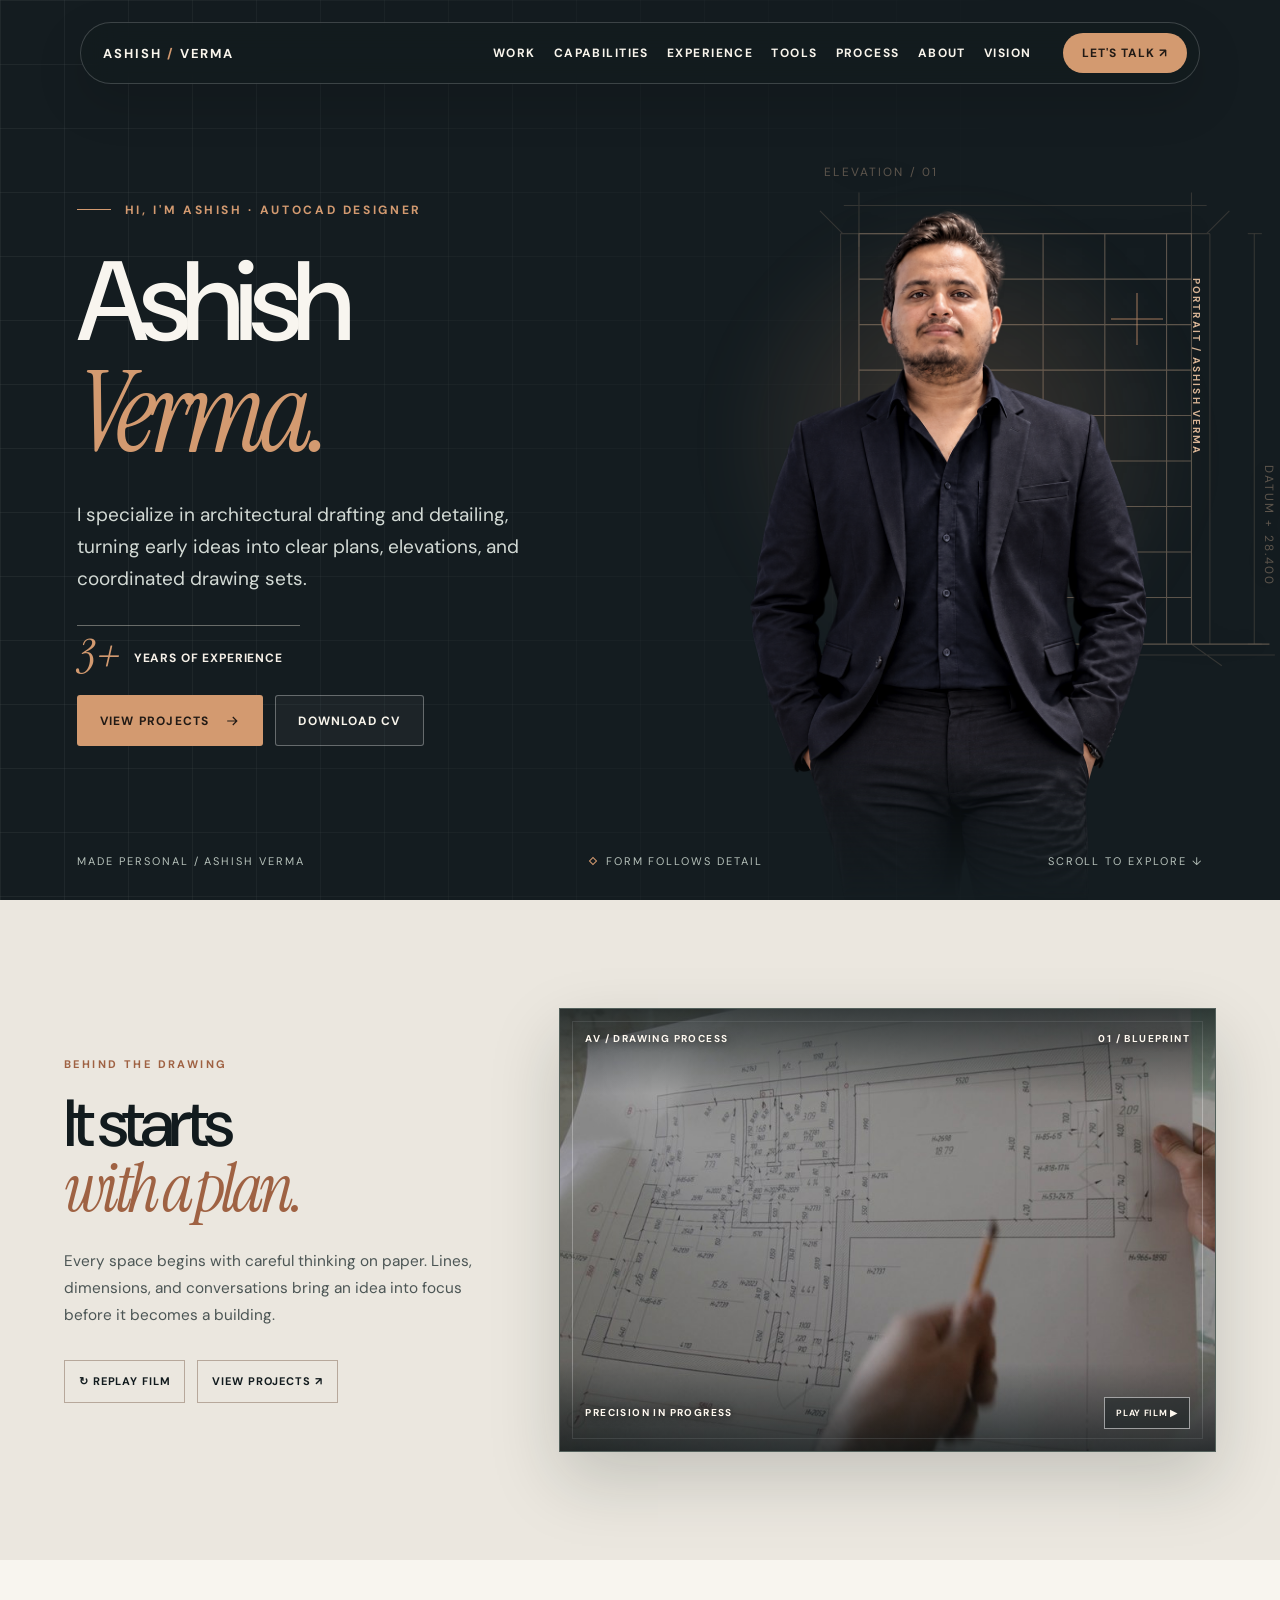
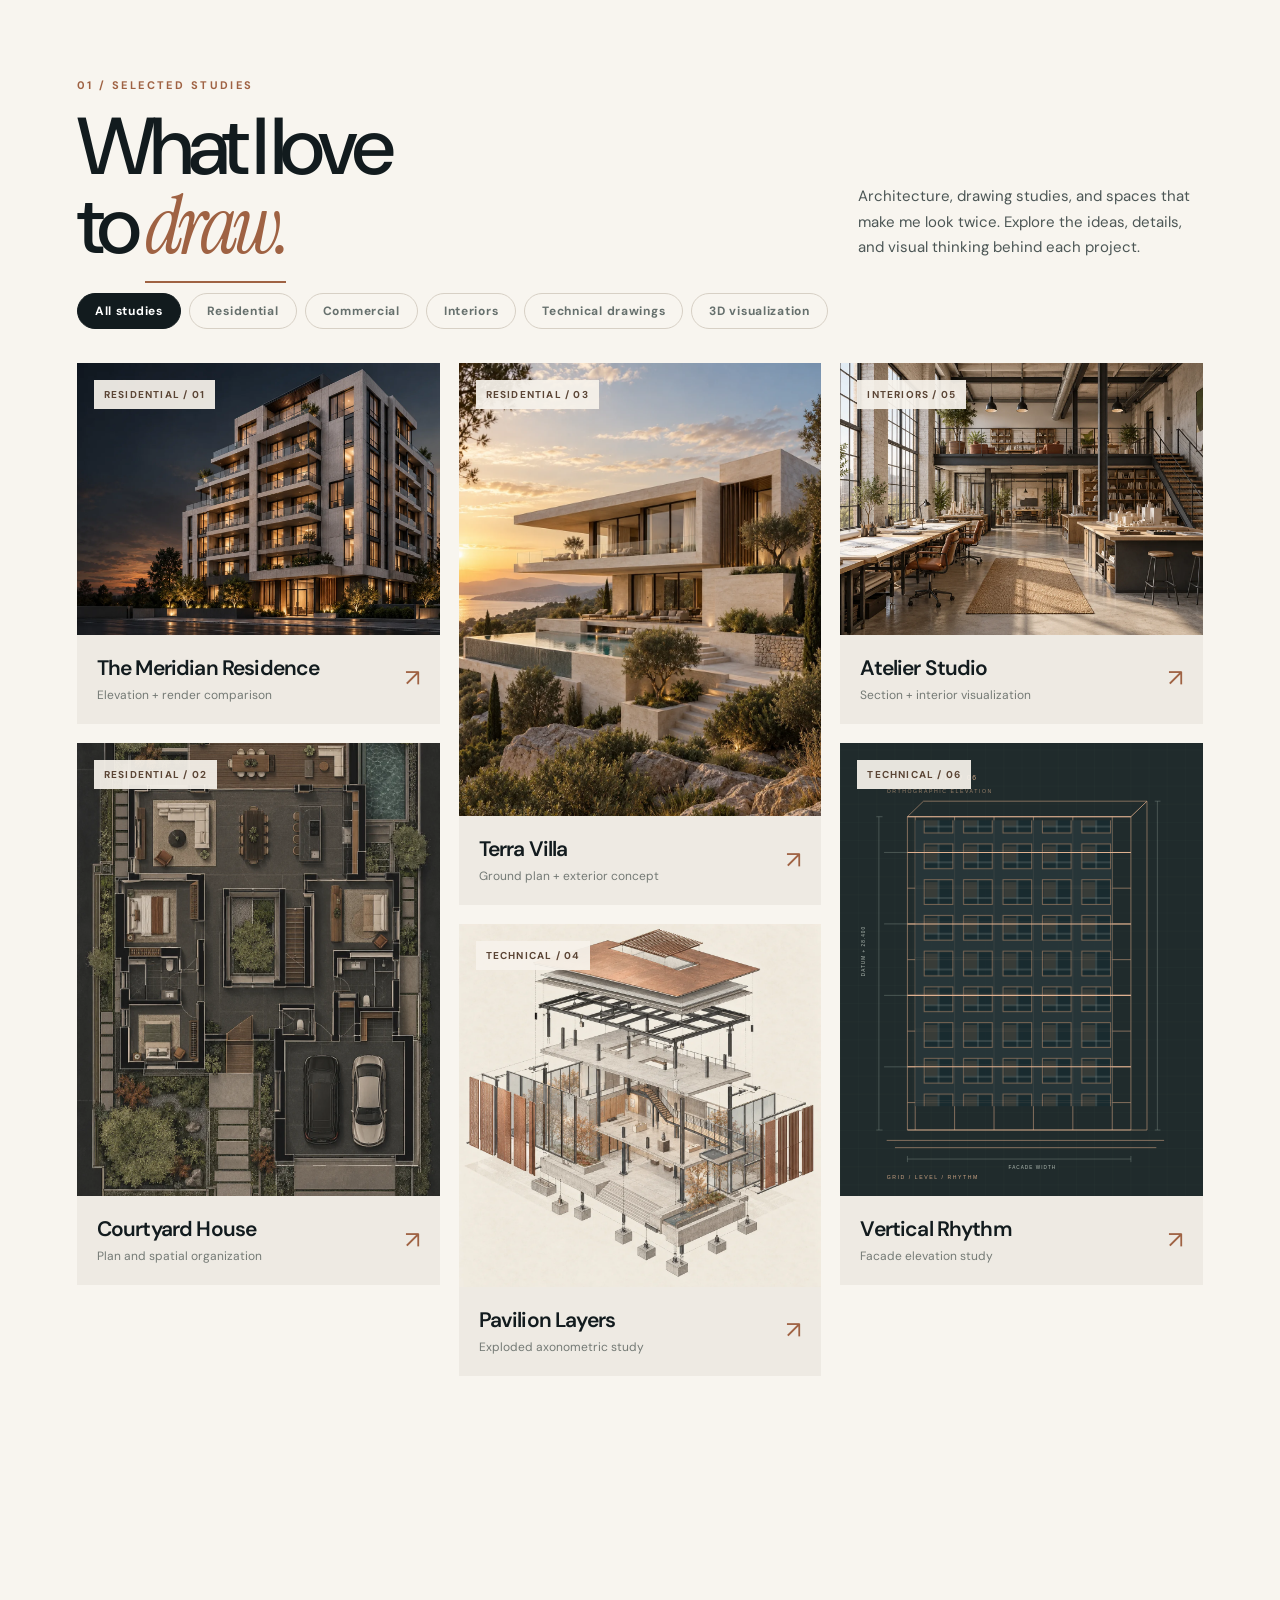
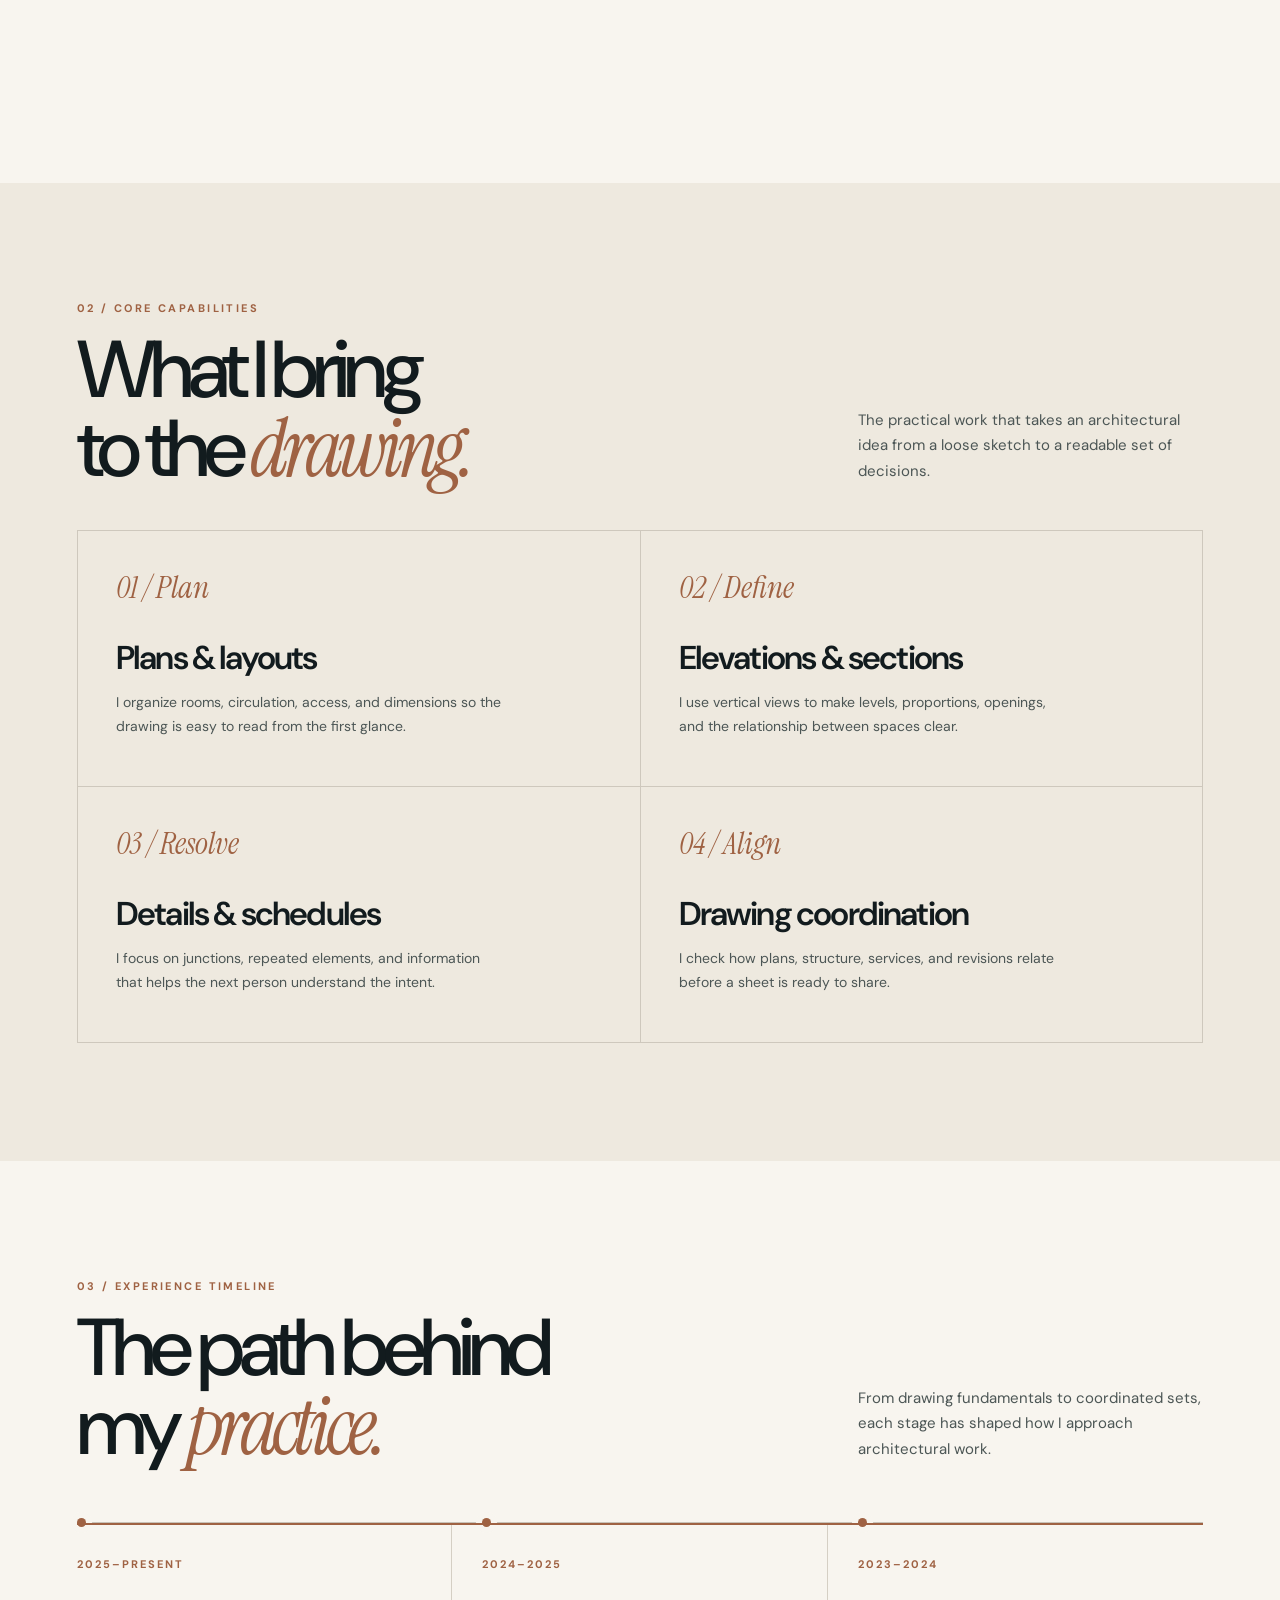
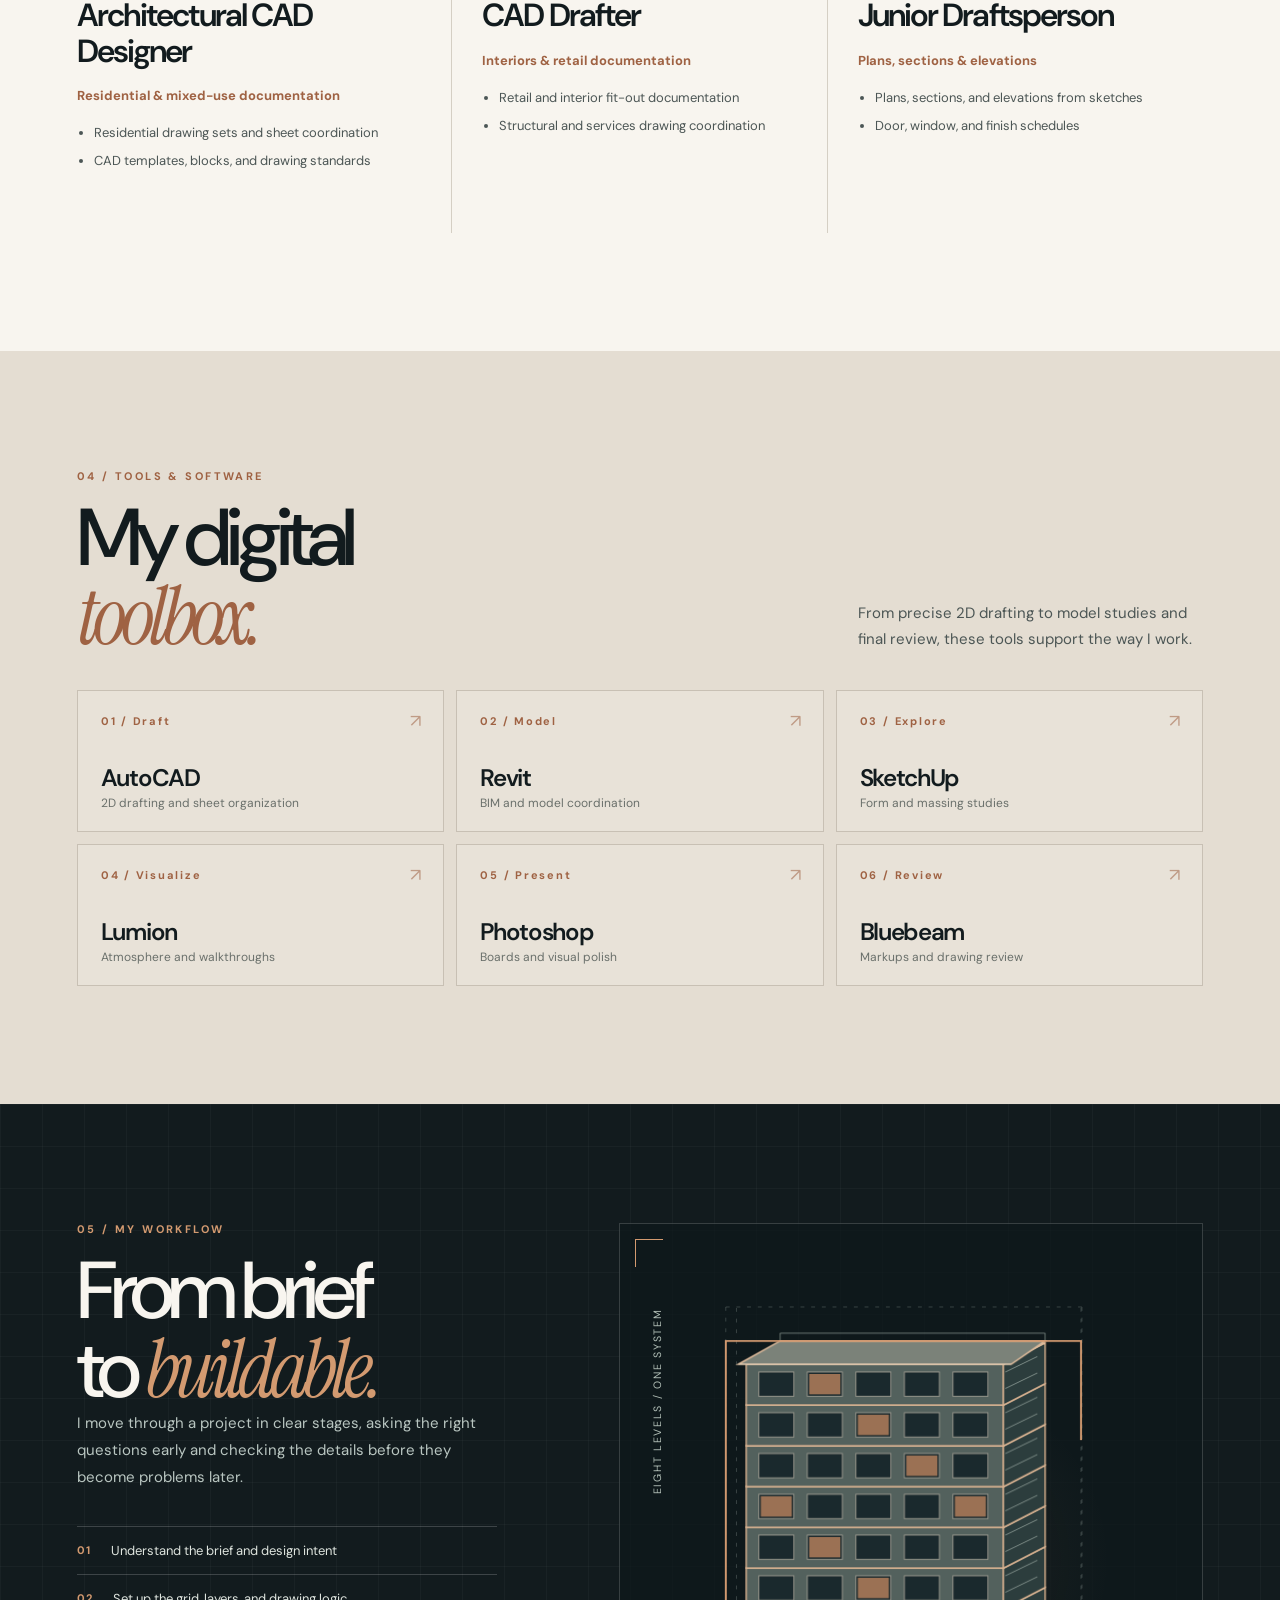
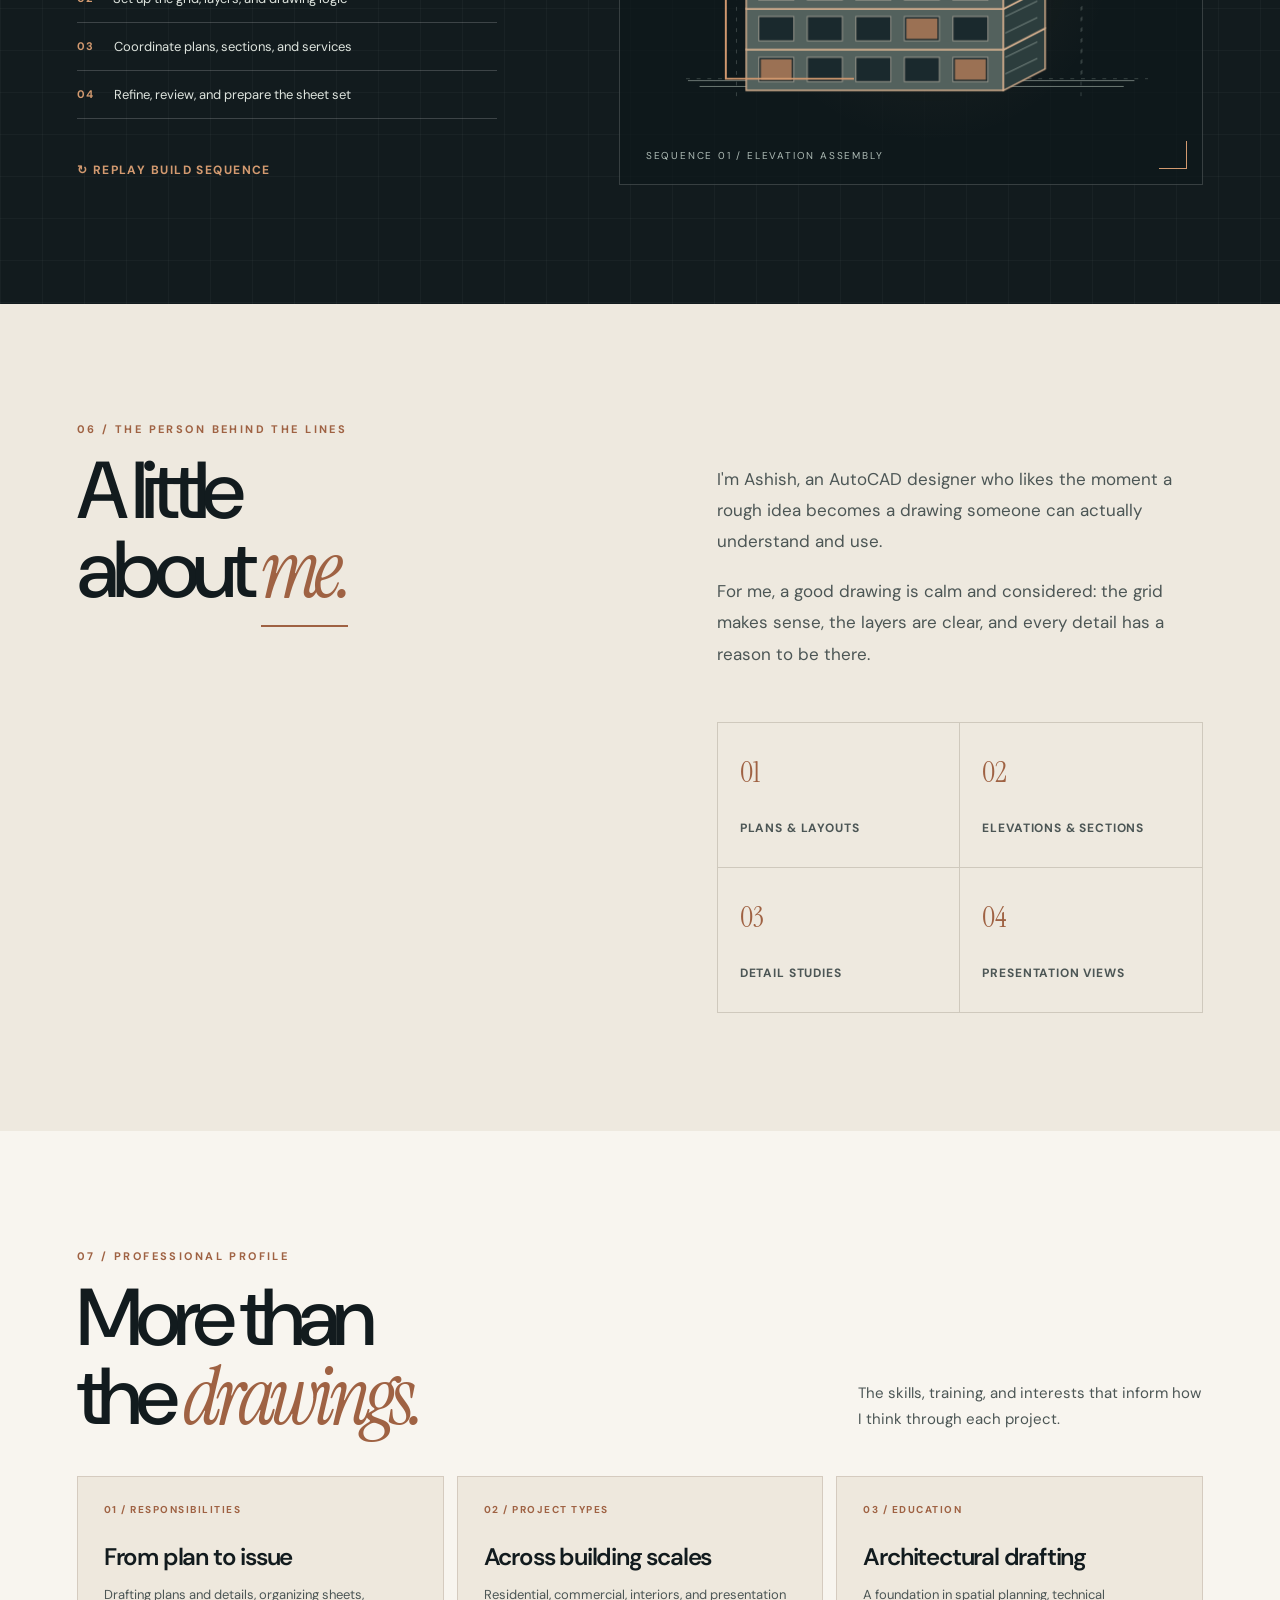
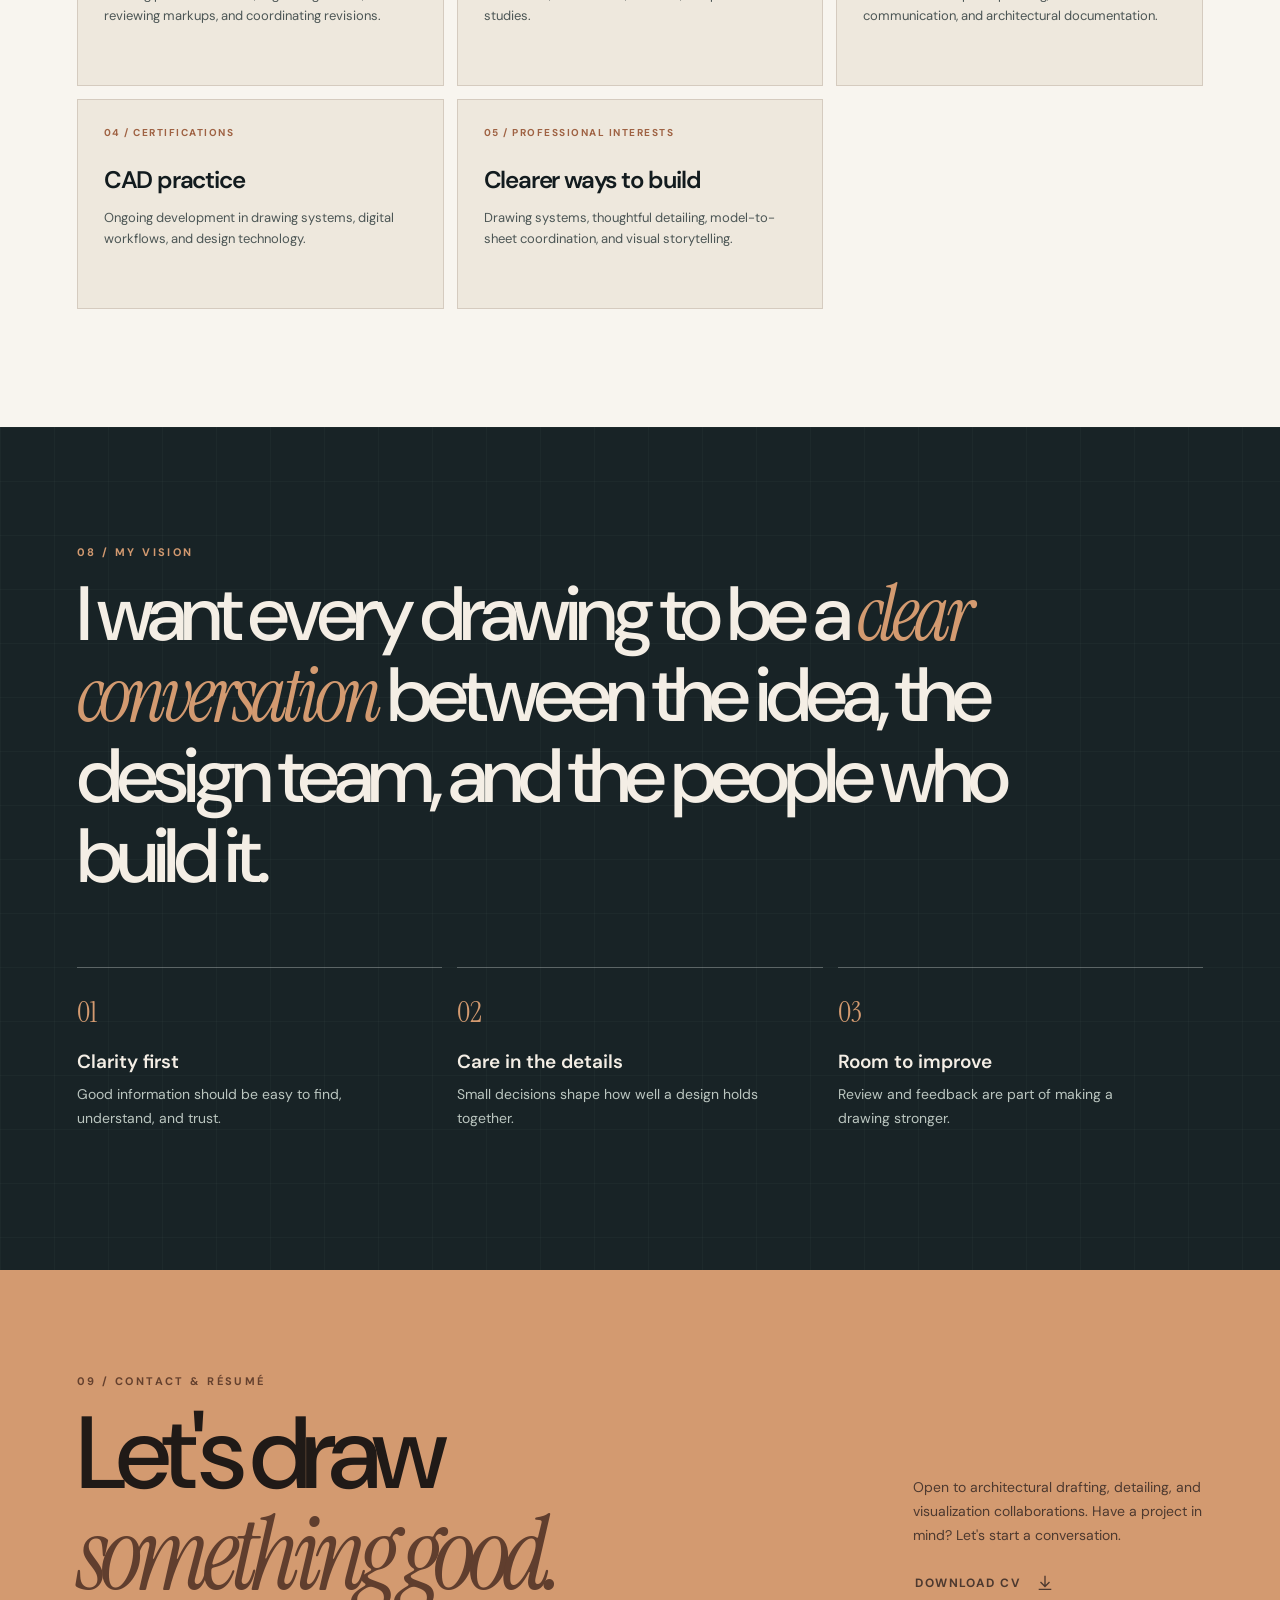
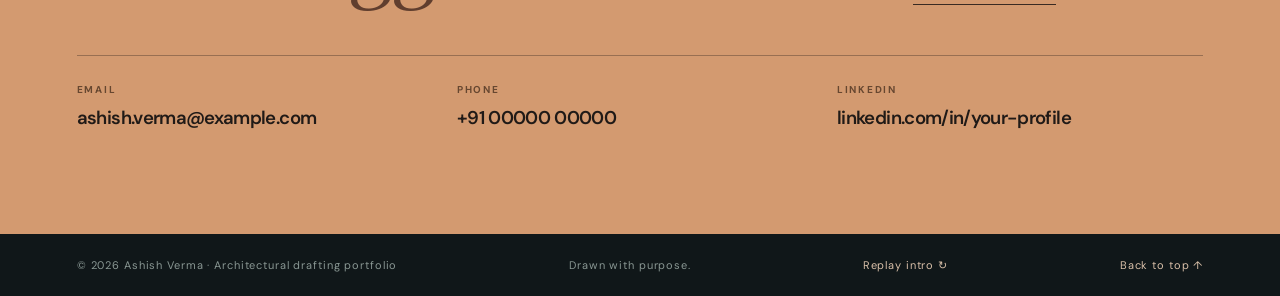
==== commit 8b37f0ad: "Build portfolio studies and blueprint film" ====
--- a/index.html
+++ b/index.html
@@ -13,6 +13,7 @@
   <script src="src/boot.js"></script>
 </head>
 <body>
+  <div class="intro-loader" id="intro-loader" role="status" aria-label="Opening Ashish Verma portfolio"><div class="intro-top"><span>ASHISH / VERMA</span><button type="button" id="intro-skip">Skip intro ↗</button></div><div class="intro-center"><span class="intro-kicker">A PERSONAL PORTFOLIO</span><strong id="intro-greeting" aria-hidden="true">Hello</strong><span class="intro-line" aria-hidden="true"></span></div><div class="intro-bottom"><span>ARCHITECTURAL DRAFTING &amp; DESIGN</span><span id="intro-count">01 / 09</span></div></div>
   <div class="page-progress" id="page-progress" aria-hidden="true"></div>
   <a class="skip" href="#main">Skip to content</a>
   <nav class="site-nav" aria-label="Main navigation">
@@ -32,8 +33,8 @@
     <div class="hero-inner"><div class="hero-copy">
       <div class="eyebrow">Hi, I'm Ashish · AutoCAD designer</div>
       <h1><span class="name-line"><span>Ashish</span></span><span class="name-line"><span><em>Verma.</em></span></span></h1>
-      <p class="hero-lead">I turn architectural ideas into clear drawings, from the first plan to the smallest detail. This is a look at the work and thinking behind my craft.</p>
-      <div class="hero-actions"><a class="button primary" href="#work">View my work <svg viewBox="0 0 20 20" fill="none" aria-hidden="true"><path d="M4 10h12m-5-5 5 5-5 5" stroke="currentColor" stroke-width="1.5"/></svg></a><a class="button ghost" href="#about">Get to know me</a></div>
+      <p class="hero-lead">I specialize in architectural drafting and detailing, turning early ideas into clear plans, elevations, and coordinated drawing sets.</p><div class="hero-experience"><strong>3+</strong><span>Years of experience</span></div>
+      <div class="hero-actions"><a class="button primary" href="#work">View projects <svg viewBox="0 0 20 20" fill="none" aria-hidden="true"><path d="M4 10h12m-5-5 5 5-5 5" stroke="currentColor" stroke-width="1.5"/></svg></a><a class="button ghost" href="assets/ashish-verma-cv.pdf" download>Download CV</a></div>
     </div><div class="hero-visual">
       <div class="portrait-glow" aria-hidden="true"></div>
       <div class="portrait-shell"><img src="assets/ashish-cutout.png" alt="Portrait of Ashish Verma" width="1024" height="1536" fetchpriority="high"></div>
@@ -42,18 +43,19 @@
     <div class="hero-meta"><span>Made personal / Ashish Verma</span><span><i></i> Form follows detail</span><span>Scroll to explore ↓</span></div>
   </header>
   <main id="main">
+    <section class="plan-showcase" id="plan-showcase"><div class="container plan-showcase-grid"><div class="plan-story reveal"><div class="kicker">Behind the drawing</div><h2>It starts<br><em>with a plan.</em></h2><p>Every space begins with careful thinking on paper. Lines, dimensions, and conversations bring an idea into focus before it becomes a building.</p><div class="plan-actions"><button class="plan-replay" type="button" id="plan-replay">↻ Replay film</button><a href="#work">View projects ↗</a></div></div><div class="plan-stage" id="plan-stage"><video id="plan-video" aria-label="Architectural floor plan being reviewed and discussed on a construction site" autoplay muted loop playsinline preload="metadata" poster="assets/blueprint-poster.jpg"><source src="assets/blueprint-construction.mp4" type="video/mp4">Your browser does not support video playback.</video><div class="plan-stage-head"><span>AV / DRAWING PROCESS</span><span>01 / BLUEPRINT</span></div><div class="plan-stage-foot"><span>PRECISION IN PROGRESS</span><button type="button" id="plan-toggle" aria-label="Pause film">Pause film Ⅱ</button></div></div></div></section>
     <section class="section work" id="work"><div class="container">
-      <div class="section-head reveal"><div><div class="kicker">01 / Selected studies</div><h2 class="section-title">What I love<br>to <em>draw.</em></h2></div><p class="section-intro">Architecture, drafting views, and spaces that make me look twice. These are concept visuals while I curate my real project archive.</p></div>
-      <div class="filters reveal" role="group" aria-label="Filter project concepts"><button class="filter" type="button" data-filter="all" aria-pressed="true">All studies</button><button class="filter" type="button" data-filter="architecture" aria-pressed="false">Architecture</button><button class="filter" type="button" data-filter="drawings" aria-pressed="false">Drawings</button><button class="filter" type="button" data-filter="interiors" aria-pressed="false">Interiors</button></div>
+      <div class="section-head reveal"><div><div class="kicker">01 / Selected studies</div><h2 class="section-title">What I love<br>to <em>draw.</em></h2></div><p class="section-intro">Architecture, drawing studies, and spaces that make me look twice. Explore the ideas, details, and visual thinking behind each project.</p></div>
+      <div class="filters reveal" role="group" aria-label="Filter project concepts"><button class="filter" type="button" data-filter="all" aria-pressed="true">All studies</button><button class="filter" type="button" data-filter="residential" aria-pressed="false">Residential</button><button class="filter" type="button" data-filter="commercial" aria-pressed="false">Commercial</button><button class="filter" type="button" data-filter="interiors" aria-pressed="false">Interiors</button><button class="filter" type="button" data-filter="technical" aria-pressed="false">Technical drawings</button><button class="filter" type="button" data-filter="visualization" aria-pressed="false">3D visualization</button></div>
       <div class="gallery" id="gallery">
-        <button class="project-card reveal" type="button" data-project="0" data-category="architecture" aria-label="View The Meridian Residence concept"><div class="project-visual wide"><img src="assets/hero-building.webp" alt="Dusk exterior of a contemporary mid-rise residence" loading="lazy"><span class="project-tag">Architecture / 01</span></div><div class="project-info"><div><h3>The Meridian Residence</h3><p>Residential massing concept</p></div><span class="project-arrow" aria-hidden="true">↗</span></div></button>
-        <button class="project-card reveal" type="button" data-project="1" data-category="drawings" aria-label="View Courtyard House plan concept"><div class="project-visual tall drawing"><img src="assets/residence-plan.webp" alt="Top-down residential plan with rooms and landscape" loading="lazy"><span class="project-tag">Drawing / 02</span></div><div class="project-info"><div><h3>Courtyard House</h3><p>Plan and spatial organization</p></div><span class="project-arrow" aria-hidden="true">↗</span></div></button>
-        <button class="project-card reveal" type="button" data-project="2" data-category="architecture" aria-label="View Terra Villa concept"><div class="project-visual tall"><img src="assets/villa-study.webp" alt="Stone villa with cantilevered terraces at sunset" loading="lazy"><span class="project-tag">Architecture / 03</span></div><div class="project-info"><div><h3>Terra Villa</h3><p>Residential form study</p></div><span class="project-arrow" aria-hidden="true">↗</span></div></button>
-        <button class="project-card reveal" type="button" data-project="3" data-category="drawings" aria-label="View Pavilion Layers concept"><div class="project-visual square"><img src="assets/pavilion-axon.webp" alt="Exploded axonometric study of a glass and steel pavilion" loading="lazy"><span class="project-tag">Drawing / 04</span></div><div class="project-info"><div><h3>Pavilion Layers</h3><p>Exploded axonometric study</p></div><span class="project-arrow" aria-hidden="true">↗</span></div></button>
-        <button class="project-card reveal" type="button" data-project="4" data-category="interiors" aria-label="View Atelier Studio concept"><div class="project-visual wide"><img src="assets/studio-interior.webp" alt="Warm double-height creative studio with exposed structure" loading="lazy"><span class="project-tag">Interior / 05</span></div><div class="project-info"><div><h3>Atelier Studio</h3><p>Workspace interior study</p></div><span class="project-arrow" aria-hidden="true">↗</span></div></button>
-        <button class="project-card reveal" type="button" data-project="5" data-category="drawings" aria-label="View Vertical Rhythm elevation concept"><div class="project-visual tall drawing"><img src="assets/facade-elevation.svg" alt="Copper line architectural facade elevation on charcoal background" loading="lazy"><span class="project-tag">Drawing / 06</span></div><div class="project-info"><div><h3>Vertical Rhythm</h3><p>Facade elevation study</p></div><span class="project-arrow" aria-hidden="true">↗</span></div></button>
+        <a class="project-card reveal" href="project.html?slug=meridian-residence" data-categories="residential technical visualization" aria-label="Explore The Meridian Residence concept study"><div class="project-visual wide"><img src="assets/hero-building.webp" alt="Dusk exterior of a contemporary mid-rise residence" loading="lazy"><span class="project-tag">Residential / 01</span></div><div class="project-info"><div><h3>The Meridian Residence</h3><p>Elevation + render comparison</p></div><span class="project-arrow" aria-hidden="true">↗</span></div></a>
+        <a class="project-card reveal" href="project.html?slug=courtyard-house" data-categories="residential technical" aria-label="Explore Courtyard House concept study"><div class="project-visual tall drawing"><img src="assets/residence-plan.webp" alt="Top-down residential plan with rooms and landscape" loading="lazy"><span class="project-tag">Residential / 02</span></div><div class="project-info"><div><h3>Courtyard House</h3><p>Plan and spatial organization</p></div><span class="project-arrow" aria-hidden="true">↗</span></div></a>
+        <a class="project-card reveal" href="project.html?slug=terra-villa" data-categories="residential technical visualization" aria-label="Explore Terra Villa concept study"><div class="project-visual tall"><img src="assets/villa-study.webp" alt="Stone villa with cantilevered terraces at sunset" loading="lazy"><span class="project-tag">Residential / 03</span></div><div class="project-info"><div><h3>Terra Villa</h3><p>Ground plan + exterior concept</p></div><span class="project-arrow" aria-hidden="true">↗</span></div></a>
+        <a class="project-card reveal" href="project.html?slug=pavilion-layers" data-categories="technical visualization" aria-label="Explore Pavilion Layers concept study"><div class="project-visual square"><img src="assets/pavilion-axon.webp" alt="Exploded axonometric study of a glass and steel pavilion" loading="lazy"><span class="project-tag">Technical / 04</span></div><div class="project-info"><div><h3>Pavilion Layers</h3><p>Exploded axonometric study</p></div><span class="project-arrow" aria-hidden="true">↗</span></div></a>
+        <a class="project-card reveal" href="project.html?slug=atelier-studio" data-categories="interiors technical visualization" aria-label="Explore Atelier Studio concept study"><div class="project-visual wide"><img src="assets/studio-interior.webp" alt="Warm double-height creative studio with exposed structure" loading="lazy"><span class="project-tag">Interiors / 05</span></div><div class="project-info"><div><h3>Atelier Studio</h3><p>Section + interior visualization</p></div><span class="project-arrow" aria-hidden="true">↗</span></div></a>
+        <a class="project-card reveal" href="project.html?slug=vertical-rhythm" data-categories="technical" aria-label="Explore Vertical Rhythm concept study"><div class="project-visual tall drawing"><img src="assets/facade-elevation.svg" alt="Copper line architectural facade elevation on charcoal background" loading="lazy"><span class="project-tag">Technical / 06</span></div><div class="project-info"><div><h3>Vertical Rhythm</h3><p>Facade elevation study</p></div><span class="project-arrow" aria-hidden="true">↗</span></div></a>
+        <a class="project-card reveal" href="project.html?slug=retail-atrium" data-categories="commercial technical visualization" aria-label="Explore Retail Atrium concept study"><div class="project-visual wide"><img src="assets/retail-atrium.png" alt="Light-filled two-level retail atrium" loading="lazy"><span class="project-tag">Commercial / 07</span></div><div class="project-info"><div><h3>Retail Atrium</h3><p>Plan + commercial visualization</p></div><span class="project-arrow" aria-hidden="true">↗</span></div></a>
       </div>
-      <p class="gallery-note">Concept visuals created for this portfolio design. Replace them with verified project drawings and photographs when available.</p>
     </div></section>
     <section class="section expertise" id="expertise"><div class="container">
       <div class="section-head reveal"><div><div class="kicker">02 / Core capabilities</div><h2 class="section-title">What I bring<br>to the <em>drawing.</em></h2></div><p class="section-intro">The practical work that takes an architectural idea from a loose sketch to a readable set of decisions.</p></div>
@@ -65,9 +67,8 @@
       </div>
     </div></section>
     <section class="section experience" id="experience"><div class="container">
-      <div class="section-head reveal"><div><div class="kicker">03 / Experience timeline</div><h2 class="section-title">The path behind<br>my <em>practice.</em></h2></div><p class="section-intro">A view of how my drafting approach has developed. Confirmed firms, roles, and dates can be added here.</p></div>
-      <div class="timeline reveal"><article class="timeline-item reveal"><span class="time">01 / Foundation</span><h3>Learning the drawing language</h3><p>Building an eye for proportion, geometry, layers, and how a building is explained on paper.</p></article><article class="timeline-item reveal"><span class="time">02 / Development</span><h3>Moving from plans to details</h3><p>Thinking beyond a single view and seeing how plans, sections, elevations, and details support one another.</p></article><article class="timeline-item reveal"><span class="time">03 / Current focus</span><h3>AutoCAD design & documentation</h3><p>Bringing that thinking into clear architectural drawing sets with an emphasis on legibility and coordination.</p></article></div>
-      <p class="timeline-note">This is a practice timeline. Employer names, job titles, and dates are intentionally omitted until confirmed.</p>
+      <div class="section-head reveal"><div><div class="kicker">03 / Experience timeline</div><h2 class="section-title">The path behind<br>my <em>practice.</em></h2></div><p class="section-intro">From drawing fundamentals to coordinated sets, each stage has shaped how I approach architectural work.</p></div>
+      <div class="timeline reveal"><article class="timeline-item reveal"><span class="time">2025–Present</span><h3>Architectural CAD Designer</h3><p class="sample-firm">Residential &amp; mixed-use documentation</p><ul><li>Residential drawing sets and sheet coordination</li><li>CAD templates, blocks, and drawing standards</li></ul></article><article class="timeline-item reveal"><span class="time">2024–2025</span><h3>CAD Drafter</h3><p class="sample-firm">Interiors &amp; retail documentation</p><ul><li>Retail and interior fit-out documentation</li><li>Structural and services drawing coordination</li></ul></article><article class="timeline-item reveal"><span class="time">2023–2024</span><h3>Junior Draftsperson</h3><p class="sample-firm">Plans, sections &amp; elevations</p><ul><li>Plans, sections, and elevations from sketches</li><li>Door, window, and finish schedules</li></ul></article></div>
     </div></section>
     <section class="section toolbox" id="tools"><div class="container">
       <div class="section-head reveal"><div><div class="kicker">04 / Tools & software</div><h2 class="section-title">My digital<br><em>toolbox.</em></h2></div><p class="section-intro">From precise 2D drafting to model studies and final review, these tools support the way I work.</p></div>
@@ -79,13 +80,15 @@
     </div></section>
     <section class="section about" id="about"><div class="container about-grid">
       <div class="reveal"><div class="kicker">06 / The person behind the lines</div><h2 class="section-title">A little<br>about <em>me.</em></h2></div>
-      <div class="about-copy reveal"><p>I'm Ashish, an AutoCAD designer who likes the moment a rough idea becomes a drawing someone can actually understand and use.</p><p>For me, a good drawing is calm and considered: the grid makes sense, the layers are clear, and every detail has a reason to be there. This portfolio is a place to share that way of thinking as I add verified project work.</p><div class="capabilities"><div class="capability"><b>01</b><span>Plans & layouts</span></div><div class="capability"><b>02</b><span>Elevations & sections</span></div><div class="capability"><b>03</b><span>Detail studies</span></div><div class="capability"><b>04</b><span>Presentation views</span></div></div><div class="signature">Ashish.</div></div>
+      <div class="about-copy reveal"><p>I'm Ashish, an AutoCAD designer who likes the moment a rough idea becomes a drawing someone can actually understand and use.</p><p>For me, a good drawing is calm and considered: the grid makes sense, the layers are clear, and every detail has a reason to be there.</p><div class="capabilities"><div class="capability"><b>01</b><span>Plans & layouts</span></div><div class="capability"><b>02</b><span>Elevations & sections</span></div><div class="capability"><b>03</b><span>Detail studies</span></div><div class="capability"><b>04</b><span>Presentation views</span></div></div></div>
     </div></section>
-    <section class="section vision" id="vision"><div class="container"><div class="kicker reveal">07 / My vision</div><h2 class="vision-statement reveal">I want every drawing to be a <em>clear conversation</em> between the idea, the design team, and the people who build it.</h2><div class="principles"><div class="principle reveal"><span>01</span><h3>Clarity first</h3><p>Good information should be easy to find, understand, and trust.</p></div><div class="principle reveal"><span>02</span><h3>Care in the details</h3><p>Small decisions shape how well a design holds together.</p></div><div class="principle reveal"><span>03</span><h3>Room to improve</h3><p>Review and feedback are part of making a drawing stronger.</p></div></div></div></section>
-    <section class="contact" id="contact"><div class="container contact-grid"><div class="reveal"><div class="kicker">08 / Say hello</div><h2 class="section-title">Let's draw<br><em>something good.</em></h2></div><div class="contact-note reveal"><p>I'm curating my project archive and contact details for this site. Until then, take a look around the concept studies.</p><a class="contact-link" href="#work">View my studies <svg viewBox="0 0 20 20" fill="none" aria-hidden="true"><path d="M4 16 16 4M6 4h10v10" stroke="currentColor" stroke-width="1.5"/></svg></a></div></div></section>
+    <section class="section profile-facts" id="profile"><div class="container"><div class="section-head reveal"><div><div class="kicker">07 / Professional profile</div><h2 class="section-title">More than<br>the <em>drawings.</em></h2></div><p class="section-intro">The skills, training, and interests that inform how I think through each project.</p></div><div class="profile-grid"><article class="profile-card reveal"><span>01 / Responsibilities</span><h3>From plan to issue</h3><p>Drafting plans and details, organizing sheets, reviewing markups, and coordinating revisions.</p></article><article class="profile-card reveal"><span>02 / Project types</span><h3>Across building scales</h3><p>Residential, commercial, interiors, and presentation studies.</p></article><article class="profile-card reveal"><span>03 / Education</span><h3>Architectural drafting</h3><p>A foundation in spatial planning, technical communication, and architectural documentation.</p></article><article class="profile-card reveal"><span>04 / Certifications</span><h3>CAD practice</h3><p>Ongoing development in drawing systems, digital workflows, and design technology.</p></article><article class="profile-card reveal"><span>05 / Professional interests</span><h3>Clearer ways to build</h3><p>Drawing systems, thoughtful detailing, model-to-sheet coordination, and visual storytelling.</p></article></div></div></section>
+    <section class="section vision" id="vision"><div class="container"><div class="kicker reveal">08 / My vision</div><h2 class="vision-statement reveal">I want every drawing to be a <em>clear conversation</em> between the idea, the design team, and the people who build it.</h2><div class="principles"><div class="principle reveal"><span>01</span><h3>Clarity first</h3><p>Good information should be easy to find, understand, and trust.</p></div><div class="principle reveal"><span>02</span><h3>Care in the details</h3><p>Small decisions shape how well a design holds together.</p></div><div class="principle reveal"><span>03</span><h3>Room to improve</h3><p>Review and feedback are part of making a drawing stronger.</p></div></div></div></section>
+    <section class="contact" id="contact"><div class="container"><div class="contact-grid"><div class="reveal"><div class="kicker">09 / Contact & résumé</div><h2 class="section-title">Let's draw<br><em>something good.</em></h2></div><div class="contact-note reveal"><p>Open to architectural drafting, detailing, and visualization collaborations. Have a project in mind? Let's start a conversation.</p><a class="contact-link" href="assets/ashish-verma-cv.pdf" download>Download CV <svg viewBox="0 0 20 20" fill="none" aria-hidden="true"><path d="M10 2v12m-5-5 5 5 5-5M3 17h14" stroke="currentColor" stroke-width="1.5"/></svg></a></div></div><div class="contact-details"><div><span>Email</span><strong>ashish.verma@example.com</strong></div><div><span>Phone</span><strong>+91 00000 00000</strong></div><div><span>LinkedIn</span><strong>linkedin.com/in/your-profile</strong></div></div></div></section>
   </main>
-  <footer><div class="footer-inner"><span>© <span id="year">2026</span> Ashish Verma · Architectural drafting portfolio</span><span>Concept visuals are illustrative.</span><a href="#top">Back to top ↑</a></div></footer>
-  <dialog id="project-dialog" aria-labelledby="modal-title"><button class="modal-close" type="button" id="modal-close" aria-label="Close project details">×</button><img class="modal-image" id="modal-image" alt=""><div class="modal-copy"><div class="kicker">Concept study / Portfolio visual</div><h2 id="modal-title"></h2><p id="modal-description"></p><div class="modal-tags" id="modal-tags"></div></div></dialog>
+  <footer><div class="footer-inner"><span>© <span id="year">2026</span> Ashish Verma · Architectural drafting portfolio</span><span>Drawn with purpose.</span><button class="footer-replay" type="button" id="show-intro">Replay intro ↻</button><a href="#top">Back to top ↑</a></div></footer>
   <script src="src/main.js"></script>
+  <script src="src/plan-video.js"></script>
+  <script src="src/intro.js"></script>
 </body>
 </html>
--- a/src/styles.css
+++ b/src/styles.css
@@ -86,3 +86,27 @@
 @media(max-width:900px){.nav-links{gap:15px}}
 @media(max-width:720px){.menu-toggle{display:flex;flex-direction:column;justify-content:center;gap:5px;width:35px;height:35px;margin-left:auto;padding:7px;border:0;background:transparent;color:#f7f3e9}.menu-toggle span{display:block;width:20px;height:2px;background:currentColor;transition:transform .25s}.site-nav.menu-open .menu-toggle span:first-child{transform:translateY(3.5px) rotate(45deg)}.site-nav.menu-open .menu-toggle span:last-child{transform:translateY(-3.5px) rotate(-45deg)}.nav-links{display:none;position:absolute;top:calc(100% + 8px);left:0;right:0;z-index:20;margin:0;padding:8px;border:1px solid rgba(255,255,255,.18);border-radius:17px;background:#172226;box-shadow:0 20px 50px rgba(0,0,0,.25)}.site-nav.menu-open .nav-links{display:flex;flex-direction:column;align-items:stretch;gap:0}.site-nav.menu-open .nav-links a{display:block!important;padding:11px 14px;border-radius:9px;font-size:12px}.site-nav.menu-open .nav-links a:hover{background:rgba(211,154,112,.13)}.site-nav.menu-open .nav-links .nav-extra{display:block!important}}
 @media(prefers-reduced-motion:reduce){.hero-personal h1 .name-line span,.portrait-shell,.hero-personal .hero-actions,.portrait-caption{opacity:1;transform:none;animation:none}.portrait-glow,.portrait-cross,.build-svg .light{animation:none}.work .section-title em::after,.about .section-title em::after,.timeline::after{transform:scaleX(1)}}
+.downloads{background:#1b282b;color:#f5f0e8;padding:76px 6vw}.downloads-grid{display:grid;grid-template-columns:1fr 1fr;gap:6vw;align-items:center}.downloads .kicker{color:var(--accent)}.downloads h2{font-size:clamp(42px,5.7vw,78px);line-height:1;letter-spacing:-.07em;font-weight:500;margin:0 0 20px}.downloads h2 em{font-family:var(--serif);font-weight:400;color:var(--accent)}.downloads p{color:#b9c7c0;line-height:1.7;font-size:14px;max-width:470px}.download-cards{display:grid;gap:12px}.download-cards a{position:relative;min-height:110px;padding:22px 60px 20px 23px;border:1px solid rgba(255,255,255,.25);transition:background .25s,transform .25s}.download-cards a:hover{background:rgba(211,154,112,.12);transform:translateX(5px)}.download-cards span{display:block;color:var(--accent);font-size:10px;font-weight:700;letter-spacing:.16em;text-transform:uppercase;margin-bottom:12px}.download-cards strong{font-size:21px;font-weight:500;letter-spacing:-.04em}.download-cards b{position:absolute;right:23px;top:30px;color:var(--accent);font-size:28px;font-weight:400}
+.timeline-item .sample-firm{color:var(--accent-dark);font-size:13px;font-weight:700;margin:0 0 15px}.timeline-item ul{margin:0;padding-left:17px;color:var(--body);font-size:13px;line-height:1.65}.timeline-item li{margin-bottom:7px}.experience .timeline-item{min-height:310px}.timeline-note{margin-top:10px}
+.profile-facts{background:var(--paper-2)}.profile-grid{display:grid;grid-template-columns:repeat(3,minmax(0,1fr));gap:13px}.profile-card{min-height:210px;padding:26px;background:#eee8dd;border:1px solid #d5cbbf}.profile-card span{display:block;color:var(--accent-dark);font-size:10px;font-weight:700;letter-spacing:.15em;text-transform:uppercase;margin-bottom:28px}.profile-card h3{font-size:24px;line-height:1.1;letter-spacing:-.05em;font-weight:600;margin:0 0 13px}.profile-card p{color:var(--body);font-size:13px;line-height:1.65;margin:0}
+.contact-details{display:grid;grid-template-columns:repeat(3,minmax(0,1fr));gap:14px;margin-top:50px;border-top:1px solid rgba(42,32,26,.35);padding-top:27px}.contact-details span{display:block;color:#674730;font-size:10px;font-weight:700;letter-spacing:.17em;text-transform:uppercase;margin-bottom:10px}.contact-details strong{display:block;font-size:clamp(13px,1.45vw,20px);font-weight:600;letter-spacing:-.035em;overflow-wrap:anywhere}
+@media(max-width:900px){.downloads-grid{grid-template-columns:1fr}.profile-grid{grid-template-columns:repeat(2,minmax(0,1fr))}.contact-details{grid-template-columns:1fr 1fr}}
+@media(max-width:620px){.downloads{padding:68px 5vw}.download-cards a{min-height:100px}.profile-grid,.contact-details{grid-template-columns:1fr}.profile-card{min-height:0}.experience .timeline-item{min-height:0}.contact-details{gap:24px}.hero-personal .hero-actions .button{min-height:43px}}
+.plan-showcase{padding:105px 6vw;background:#ebe7df}.plan-showcase-grid{display:grid;grid-template-columns:.68fr 1.32fr;gap:5vw;align-items:center}.plan-story .kicker{margin-bottom:23px}.plan-story h2{font-size:clamp(45px,5.7vw,78px);line-height:.98;font-weight:500;letter-spacing:-.07em;margin:0 0 26px}.plan-story h2 em{font-family:var(--serif);font-weight:400;color:var(--accent-dark)}.plan-story p{font-size:16px;line-height:1.75;color:var(--body);max-width:410px}.plan-actions{display:flex;flex-wrap:wrap;gap:12px;margin-top:31px}.plan-actions button,.plan-actions a{display:inline-flex;align-items:center;min-height:43px;border:1px solid #b7a89b;padding:10px 14px;background:transparent;color:var(--ink);font-size:11px;font-weight:700;letter-spacing:.08em;text-transform:uppercase;transition:background .2s,transform .2s}.plan-actions button:hover,.plan-actions a:hover{background:#f8f5ef;transform:translateY(-2px)}.plan-disclaimer{display:block;margin-top:24px;color:#7c8279;font-size:10px;letter-spacing:.08em;text-transform:uppercase}.plan-stage{position:relative;min-height:540px;border:1px solid #aab4ad;background:radial-gradient(circle at 50% 50%,#f7f4ed,#e5e5df 72%);box-shadow:0 20px 45px rgba(25,36,35,.09);overflow:hidden}.plan-stage::after{content:"";position:absolute;inset:14px;pointer-events:none;border:1px solid rgba(70,94,91,.23)}.plan-stage-head,.plan-stage-foot{position:absolute;z-index:2;left:25px;right:25px;display:flex;justify-content:space-between;gap:10px;font-size:10px;font-weight:700;letter-spacing:.14em;color:#677a74}.plan-stage-head{top:22px}.plan-stage-foot{bottom:20px}.plan-stage-foot span{color:#93694d}.plan-stage svg{display:block;width:100%;height:auto;min-height:540px}.plan-stage .plan-phase{opacity:0;transform:translateY(22px);transform-origin:center;}.plan-stage.is-playing .plan-phase{animation:plan-build .8s calc(.2s + var(--step)*.65s) cubic-bezier(.18,.77,.24,1) forwards}.plan-stage .plan-grid-line{stroke:#9eb0a9;stroke-width:1;opacity:.38}.plan-stage .plan-title{fill:#51635f;font-family:var(--font);font-size:12px;font-weight:700;letter-spacing:.12em}.plan-stage .plan-small{fill:#8b634d;font-family:var(--font);font-size:10px;font-weight:700;letter-spacing:.12em}@keyframes plan-build{to{opacity:1;transform:none}}
+@media(max-width:950px){.plan-showcase-grid{grid-template-columns:1fr}.plan-story p{max-width:700px}.plan-stage{max-width:820px;width:100%;margin-inline:auto}}
+@media(max-width:620px){.plan-showcase{padding:75px 5vw}.plan-stage{min-height:350px}.plan-stage svg{min-height:350px}.plan-stage-head,.plan-stage-foot{left:14px;right:14px;font-size:8px}.plan-stage-head{top:13px}.plan-stage-foot{bottom:12px}.plan-disclaimer{font-size:9px}}
+@media(prefers-reduced-motion:reduce){.plan-stage .plan-phase,.plan-stage.is-playing .plan-phase{opacity:1;transform:none;animation:none}}
+.intro-loader{display:none;position:fixed;inset:0;z-index:500;flex-direction:column;justify-content:space-between;padding:30px 4vw 25px;color:#f8f4eb;background:radial-gradient(circle at 50% 51%,#273538 0%,#141e21 46%,#0d1517 100%);overflow:hidden;opacity:1}.intro-loader::before{content:"";position:absolute;inset:0;opacity:.16;background-image:linear-gradient(rgba(221,233,224,.28) 1px,transparent 1px),linear-gradient(90deg,rgba(221,233,224,.28) 1px,transparent 1px);background-size:80px 80px;mask-image:radial-gradient(circle,#000,transparent 74%)}.intro-loader::after{content:"";position:absolute;left:50%;top:50%;width:min(54vw,620px);aspect-ratio:1;border:1px solid rgba(211,154,112,.2);border-radius:50%;transform:translate(-50%,-50%);box-shadow:0 0 100px rgba(211,154,112,.07);pointer-events:none}html.intro-ready .intro-loader{display:flex}html.intro-ready body{overflow:hidden}.intro-loader.is-ending{opacity:0;pointer-events:none;transition:opacity .58s ease}.intro-top,.intro-bottom{position:relative;z-index:2;display:flex;justify-content:space-between;align-items:center;gap:20px;font-size:10px;font-weight:700;letter-spacing:.18em}.intro-top span{color:var(--accent)}.intro-top button{border:1px solid rgba(255,255,255,.32);background:transparent;color:#efe9df;border-radius:100px;padding:10px 15px;font-size:10px;font-weight:700;letter-spacing:.12em;text-transform:uppercase}.intro-top button:hover{border-color:var(--accent);color:var(--accent)}.intro-bottom{color:#82948c}.intro-center{position:relative;z-index:2;min-height:260px;display:flex;flex-direction:column;align-items:center;justify-content:center;gap:18px;text-align:center}.intro-kicker{color:var(--accent);font-size:10px;font-weight:700;letter-spacing:.34em}.intro-center strong{display:block;min-height:1.1em;color:#f8f4ec;font-family:var(--serif);font-style:italic;font-size:clamp(78px,13vw,190px);line-height:1;font-weight:400;letter-spacing:-.065em;white-space:nowrap}.intro-center strong.is-final{font-family:var(--font);font-style:normal;font-size:clamp(54px,9vw,130px);font-weight:500;letter-spacing:-.075em}.intro-line{display:block;width:80px;height:1px;background:var(--accent);box-shadow:0 0 20px var(--accent)}.footer-replay{border:0;background:transparent;color:#d9c0a9;padding:0;font-size:11px;letter-spacing:.08em}.footer-replay:hover{text-decoration:underline;text-underline-offset:4px}
+@media(max-width:620px){.intro-loader{padding:24px 5vw 22px}.intro-center strong{font-size:clamp(65px,17vw,100px)}.intro-center strong.is-final{font-size:clamp(48px,13vw,75px)}.intro-bottom{font-size:8px}.intro-top button{font-size:9px}.intro-kicker{font-size:9px}}
+@media(prefers-reduced-motion:reduce){.intro-loader.is-ending{transition:none}}
+.hero-experience{display:flex;align-items:center;gap:14px;width:max-content;max-width:100%;margin:20px 0 5px;padding:8px 17px 8px 0;border-top:1px solid rgba(244,238,227,.38);color:#f6f0e7}.hero-experience strong{font-family:var(--serif);font-style:italic;font-size:48px;line-height:1;color:var(--accent);font-weight:400}.hero-experience span{font-size:12px;line-height:1.45;font-weight:700;letter-spacing:.07em;text-transform:uppercase}.hero-experience small{font-size:9px;font-weight:500;color:#aebcb6;letter-spacing:.1em}
+.plan-showcase{padding:110px 6vw 125px;background:#e9e6df}.plan-showcase-grid{display:block;width:min(1380px,100%)}.plan-story{display:grid;grid-template-columns:1fr 1fr;column-gap:6vw;align-items:end;margin-bottom:38px}.plan-story .kicker{grid-column:1;grid-row:1;margin-bottom:14px}.plan-story h2{grid-column:1;grid-row:2/5;margin-bottom:0;max-width:670px}.plan-story p{grid-column:2;grid-row:2;margin:0;max-width:480px}.plan-actions{grid-column:2;grid-row:3;margin-top:20px}.plan-disclaimer{grid-column:2;grid-row:4;margin-top:16px}.plan-stage{width:100%;max-width:none;min-height:0;height:clamp(560px,67vw,810px);border-color:#9ba9a1;background:#f2f0e9;box-shadow:0 38px 85px rgba(18,31,30,.17)}.plan-stage::after{z-index:4;inset:18px;border-color:rgba(65,87,81,.22)}.plan-stage-head,.plan-stage-foot{z-index:5;left:35px;right:35px;text-shadow:0 1px 14px #f4f2e9}.plan-stage-head{top:31px}.plan-stage-foot{bottom:27px}.plan-stage svg{position:absolute;inset:0;width:100%;height:100%;min-height:0;transform-origin:center;will-change:transform,opacity}.plan-stage.is-playing svg{animation:plan-camera 9.2s cubic-bezier(.24,.6,.22,1) both}.plan-stage .plan-final-image{position:absolute;inset:0;width:100%;height:100%;object-fit:contain;opacity:0;transform-origin:center;pointer-events:none;will-change:transform,opacity;mix-blend-mode:multiply;mask-image:radial-gradient(ellipse 74% 72% at center,#000 67%,transparent 100%)}.plan-stage.is-playing .plan-final-image{animation:plan-render-reveal 9.2s cubic-bezier(.25,.65,.22,1) forwards}.plan-stage.is-playing::before{content:"";position:absolute;z-index:6;left:18px;bottom:18px;height:3px;width:calc(100% - 36px);background:var(--accent);transform:scaleX(0);transform-origin:left;animation:plan-progress 9.2s linear forwards}.plan-stage-foot span:last-child{color:#8a4e31}
+@keyframes plan-camera{0%{opacity:1;transform:scale(.87) translate(0,3%)}23%{opacity:1;transform:scale(1.07) translate(2%,0)}48%{opacity:1;transform:scale(1.37) translate(7%,-4%)}68%{opacity:1;transform:scale(1.78) translate(-8%,5%)}79%,100%{opacity:0;transform:scale(1.9) translate(-10%,7%)}}
+@keyframes plan-render-reveal{0%,60%{opacity:0;transform:scale(1.75) translate(-7%,7%);filter:blur(12px)}76%{opacity:1;transform:scale(1.5) translate(4%,-3%);filter:blur(0)}89%{opacity:1;transform:scale(1.23) translate(-2%,1%);filter:blur(0)}100%{opacity:1;transform:scale(1.02) translate(0,0);filter:blur(0)}}
+@keyframes plan-progress{to{transform:scaleX(1)}}
+@media(max-width:950px){.plan-showcase{padding:85px 5vw}.plan-story{grid-template-columns:1fr;gap:0}.plan-story .kicker,.plan-story h2,.plan-story p,.plan-actions,.plan-disclaimer{grid-column:1;grid-row:auto}.plan-story h2{margin-bottom:22px}.plan-story p{max-width:680px}.plan-stage{width:100%;max-width:none;height:clamp(510px,78vw,720px)}}
+@media(max-width:620px){.hero-experience{margin-top:13px}.hero-experience strong{font-size:39px}.plan-showcase{padding:70px 5vw 85px}.plan-story{margin-bottom:25px}.plan-story h2{font-size:clamp(43px,12vw,64px)}.plan-stage{height:clamp(460px,115vw,620px)}.plan-stage-head,.plan-stage-foot{left:15px;right:15px;font-size:8px}.plan-stage-head{top:15px}.plan-stage-foot{bottom:15px}.plan-stage::after{inset:8px}.plan-stage.is-playing::before{left:8px;bottom:8px;width:calc(100% - 16px)}.plan-stage .plan-final-image{mask-image:radial-gradient(ellipse 90% 72% at center,#000 72%,transparent 100%)}@keyframes plan-render-reveal{0%,60%{opacity:0;transform:scale(1.85) translate(-7%,7%);filter:blur(12px)}76%{opacity:1;transform:scale(1.6) translate(4%,-3%);filter:blur(0)}89%{opacity:1;transform:scale(1.25) translate(-2%,1%);filter:blur(0)}100%{opacity:1;transform:scale(1) translate(0,0);filter:blur(0)}}}
+@media(prefers-reduced-motion:reduce){.plan-stage.is-playing svg{animation:none;opacity:0}.plan-stage .plan-final-image,.plan-stage.is-playing .plan-final-image{animation:none;opacity:1;transform:none;filter:none}.plan-stage.is-playing::before{animation:none;transform:scaleX(1)}}
+.plan-showcase{padding:108px 5vw;background:#ebe7df}.plan-showcase-grid{display:grid;grid-template-columns:minmax(0,.8fr) minmax(0,1.2fr);gap:4.5vw;align-items:center;width:min(1380px,100%)}.plan-story{display:block;margin:0}.plan-story .kicker{margin:0 0 20px}.plan-story h2{font-size:clamp(43px,5.2vw,77px);line-height:.98;max-width:600px;margin:0 0 27px}.plan-story p{font-size:clamp(14px,1.2vw,17px);line-height:1.75;max-width:430px;margin:0}.plan-actions{margin-top:31px}.plan-stage{position:relative;width:100%;height:auto;min-height:0;aspect-ratio:1.48;max-width:none;margin:0;border:1px solid #53605b;background:#182326;box-shadow:0 28px 65px rgba(18,31,30,.18);overflow:hidden}.plan-stage video{position:absolute;inset:0;width:100%;height:100%;object-fit:cover;object-position:center;display:block}.plan-stage::after{inset:12px;z-index:4;border-color:rgba(255,255,255,.28)}.plan-stage-head,.plan-stage-foot{left:25px;right:25px;z-index:5;color:#fff9f0;text-shadow:0 1px 8px rgba(0,0,0,.75);font-size:10px}.plan-stage-head{top:23px}.plan-stage-foot{bottom:22px;align-items:center}.plan-stage-foot span{color:#fff9f0}.plan-stage::selection{background:var(--accent)}.plan-stage-head::before{content:"";position:absolute;z-index:-1;left:-25px;right:-25px;top:-23px;height:85px;background:linear-gradient(rgba(10,19,21,.65),transparent)}.plan-stage-foot::before{content:"";position:absolute;z-index:-1;left:-25px;right:-25px;bottom:-22px;height:88px;background:linear-gradient(transparent,rgba(10,19,21,.66))}.plan-stage-foot button{border:1px solid rgba(255,255,255,.54);background:rgba(18,27,30,.45);color:#fff9f0;padding:9px 11px;font-size:9px;font-weight:700;letter-spacing:.08em;text-transform:uppercase;backdrop-filter:blur(8px)}.plan-stage-foot button:hover{background:rgba(18,27,30,.82)}
+@media(max-width:950px){.plan-showcase-grid{grid-template-columns:minmax(0,.75fr) minmax(0,1.25fr);gap:24px}.plan-story h2{font-size:clamp(36px,5vw,53px)}.plan-story p{font-size:13px}.plan-actions{gap:8px}.plan-actions button,.plan-actions a{font-size:9px;padding:9px 11px}.plan-stage{aspect-ratio:1.36}}
+@media(max-width:650px){.plan-showcase{padding:72px 5vw 82px}.plan-showcase-grid{grid-template-columns:1fr;gap:27px}.plan-story h2{font-size:clamp(45px,12vw,68px)}.plan-story p{font-size:15px}.plan-stage{aspect-ratio:1.32}.plan-stage-head,.plan-stage-foot{left:16px;right:16px;font-size:8px}.plan-stage-head{top:16px}.plan-stage-foot{bottom:15px}.plan-stage::after{inset:8px}.plan-stage-foot button{font-size:8px;padding:8px}.plan-stage-head::before{left:-16px;right:-16px;top:-16px}.plan-stage-foot::before{left:-16px;right:-16px;bottom:-15px}}
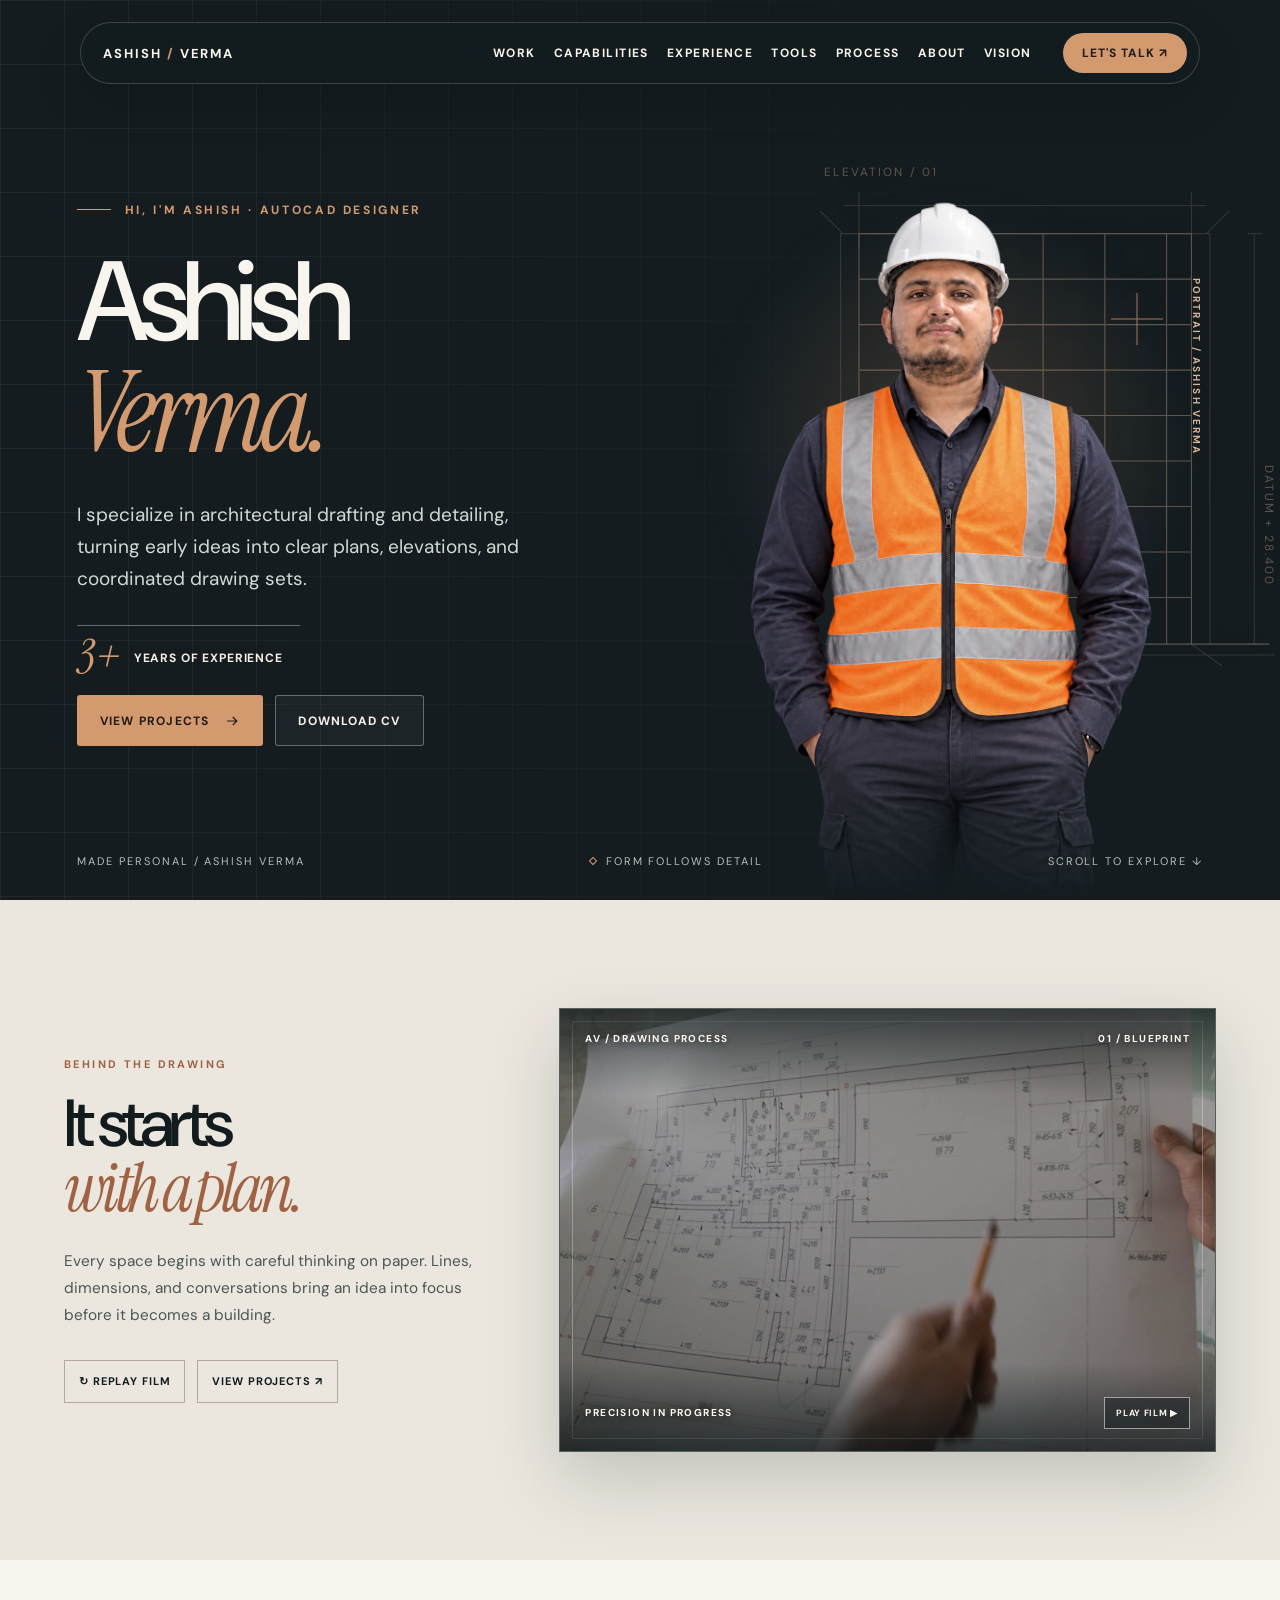
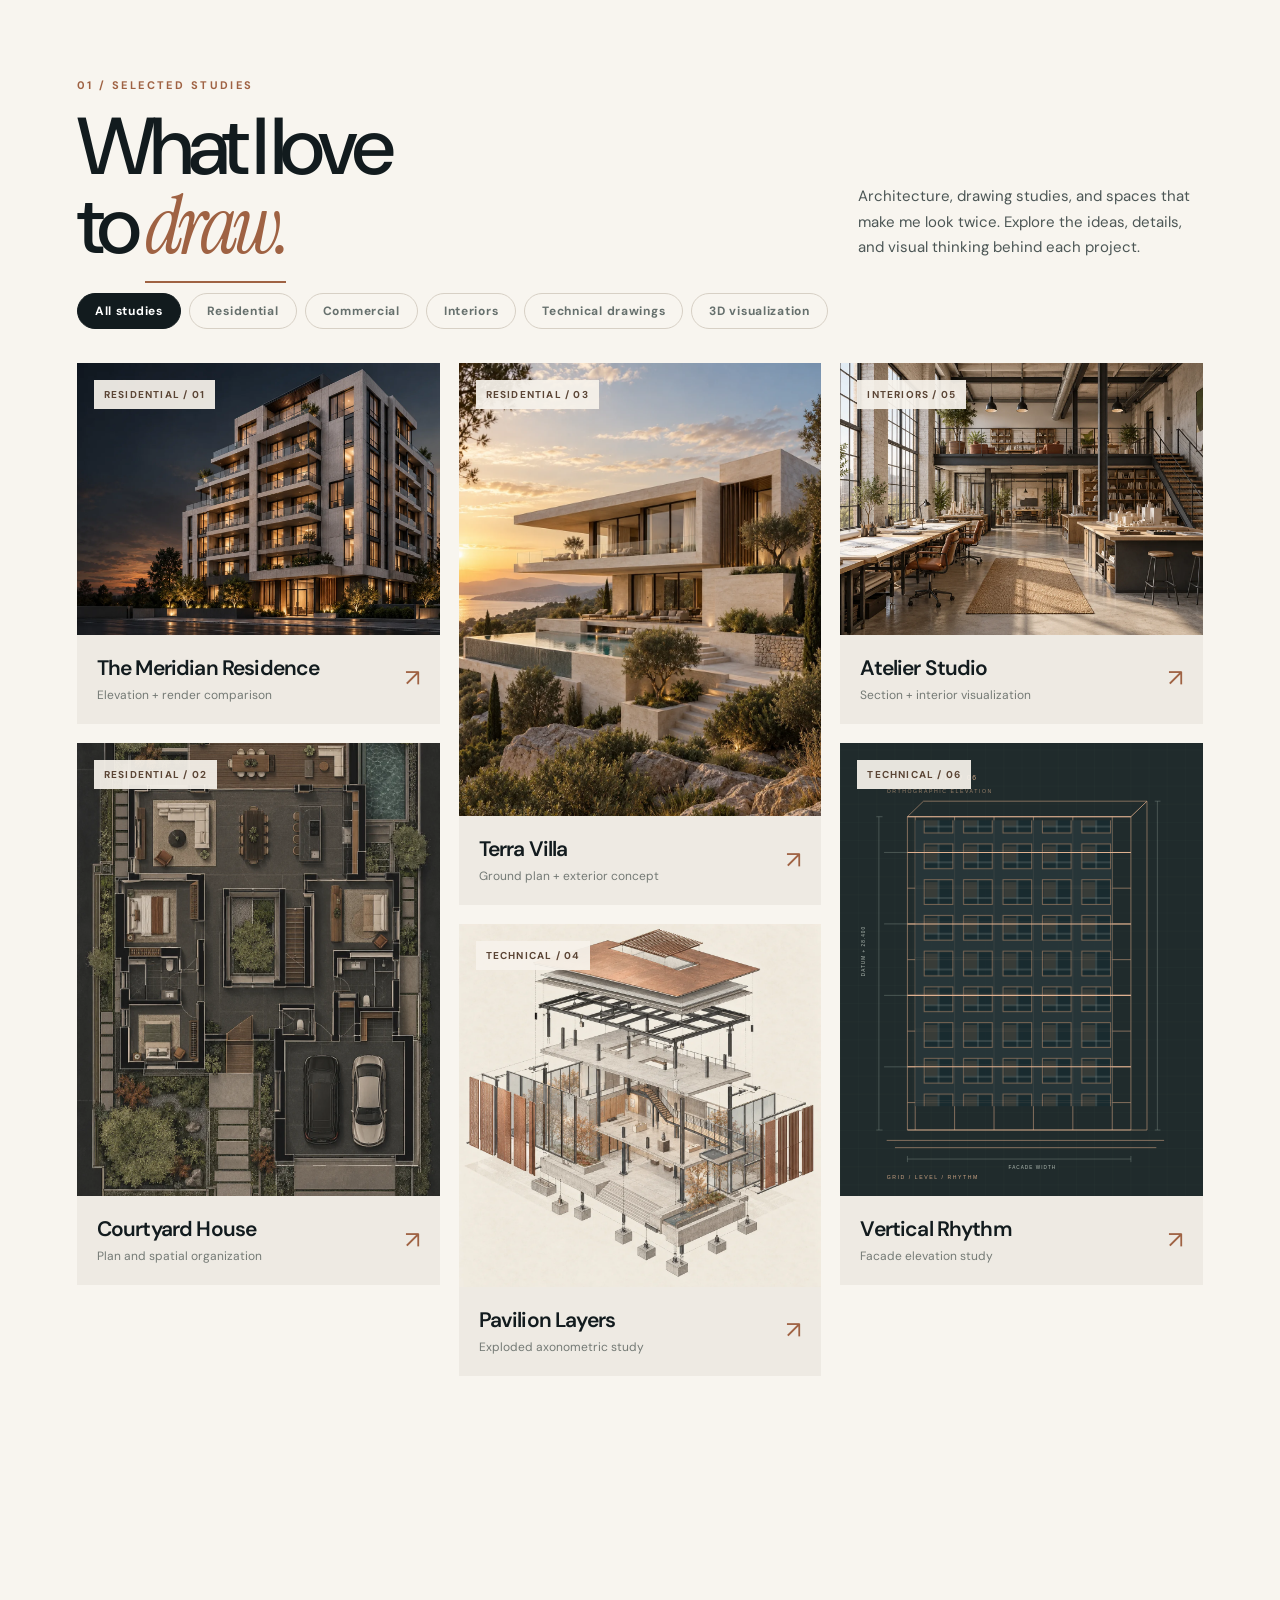
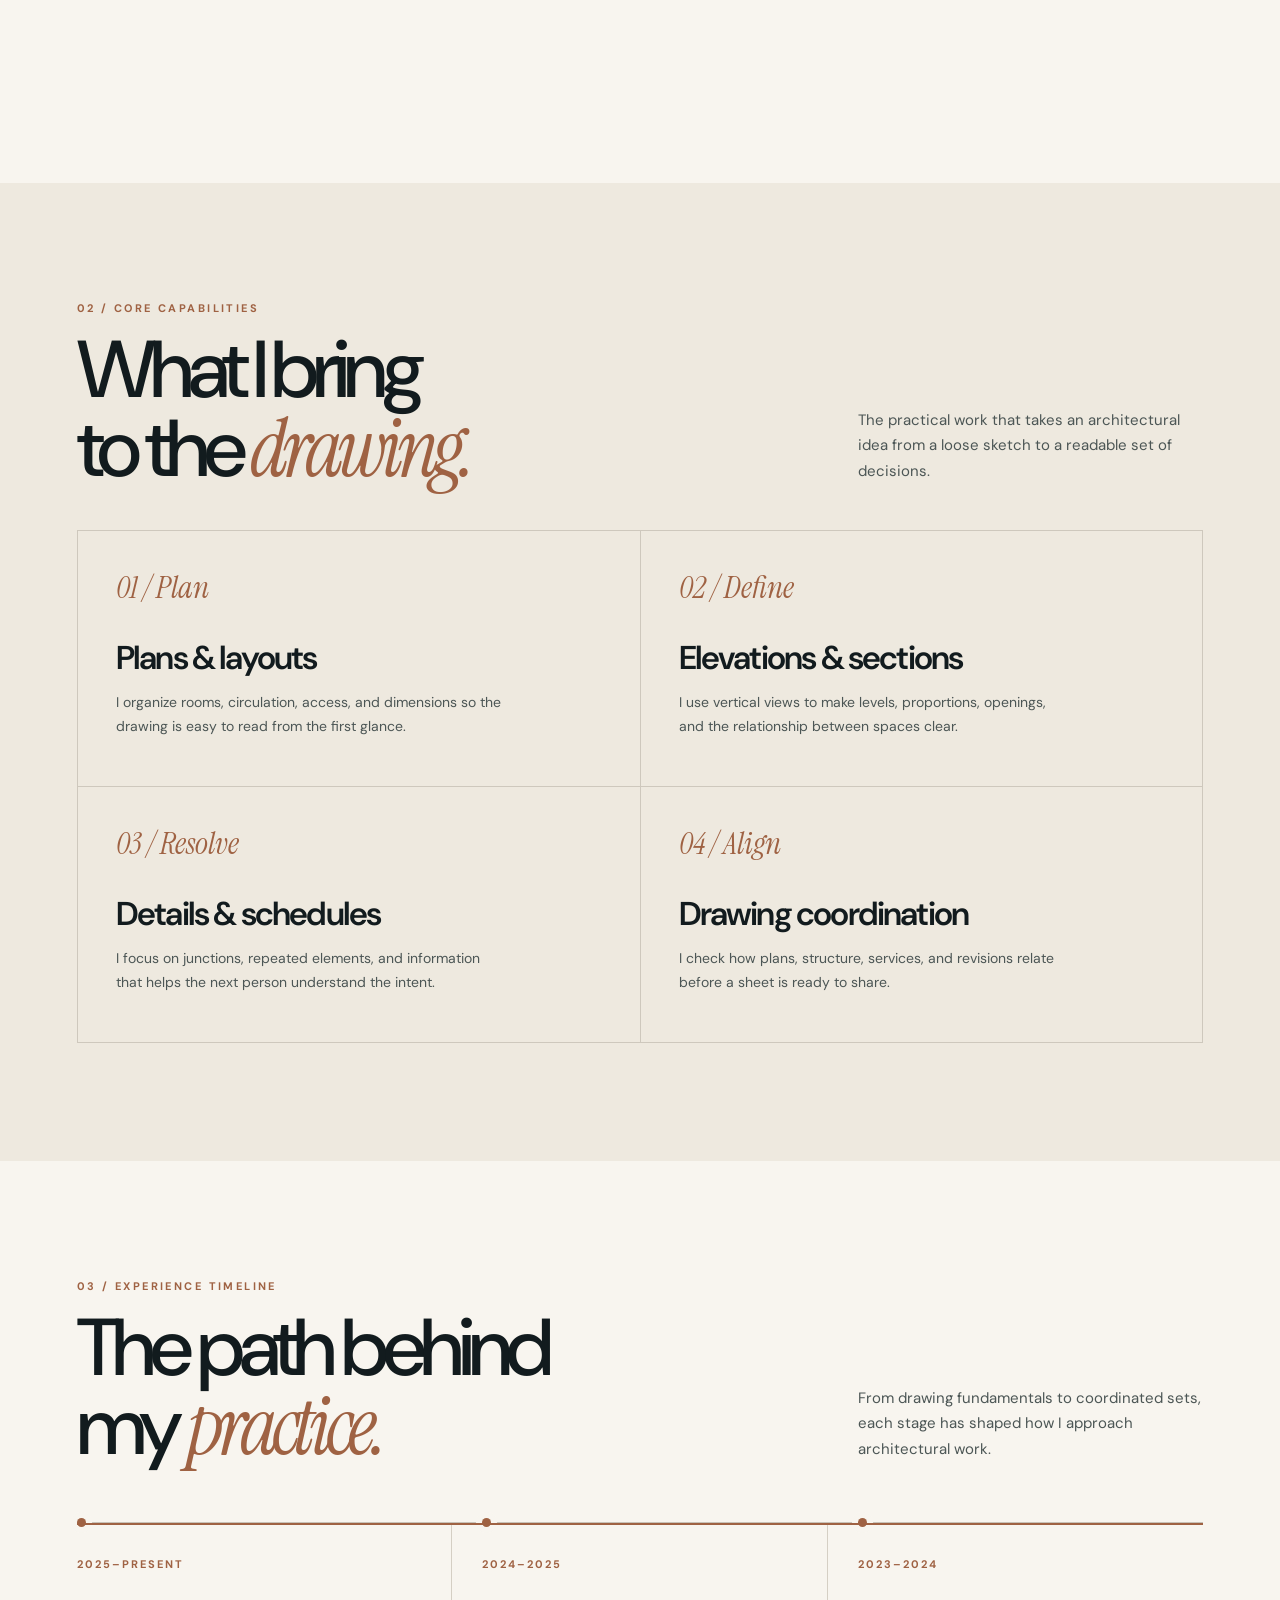
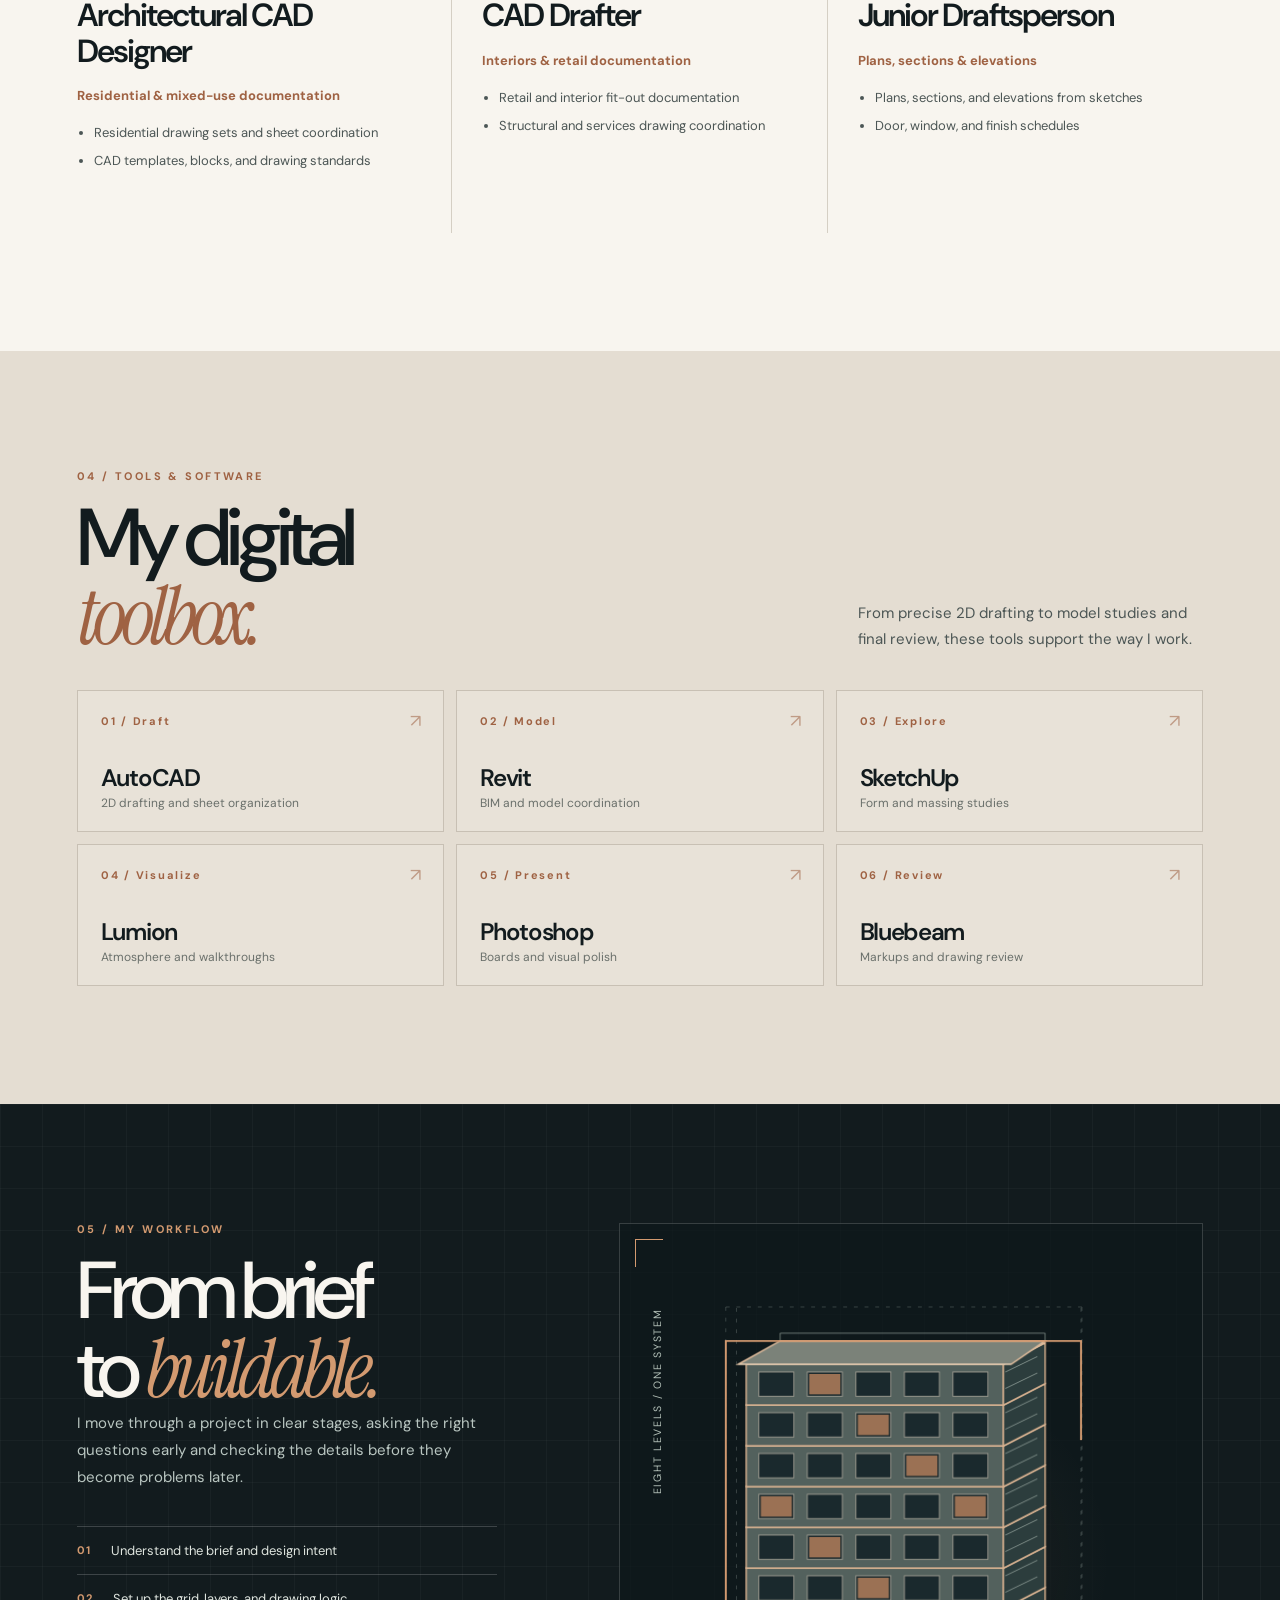
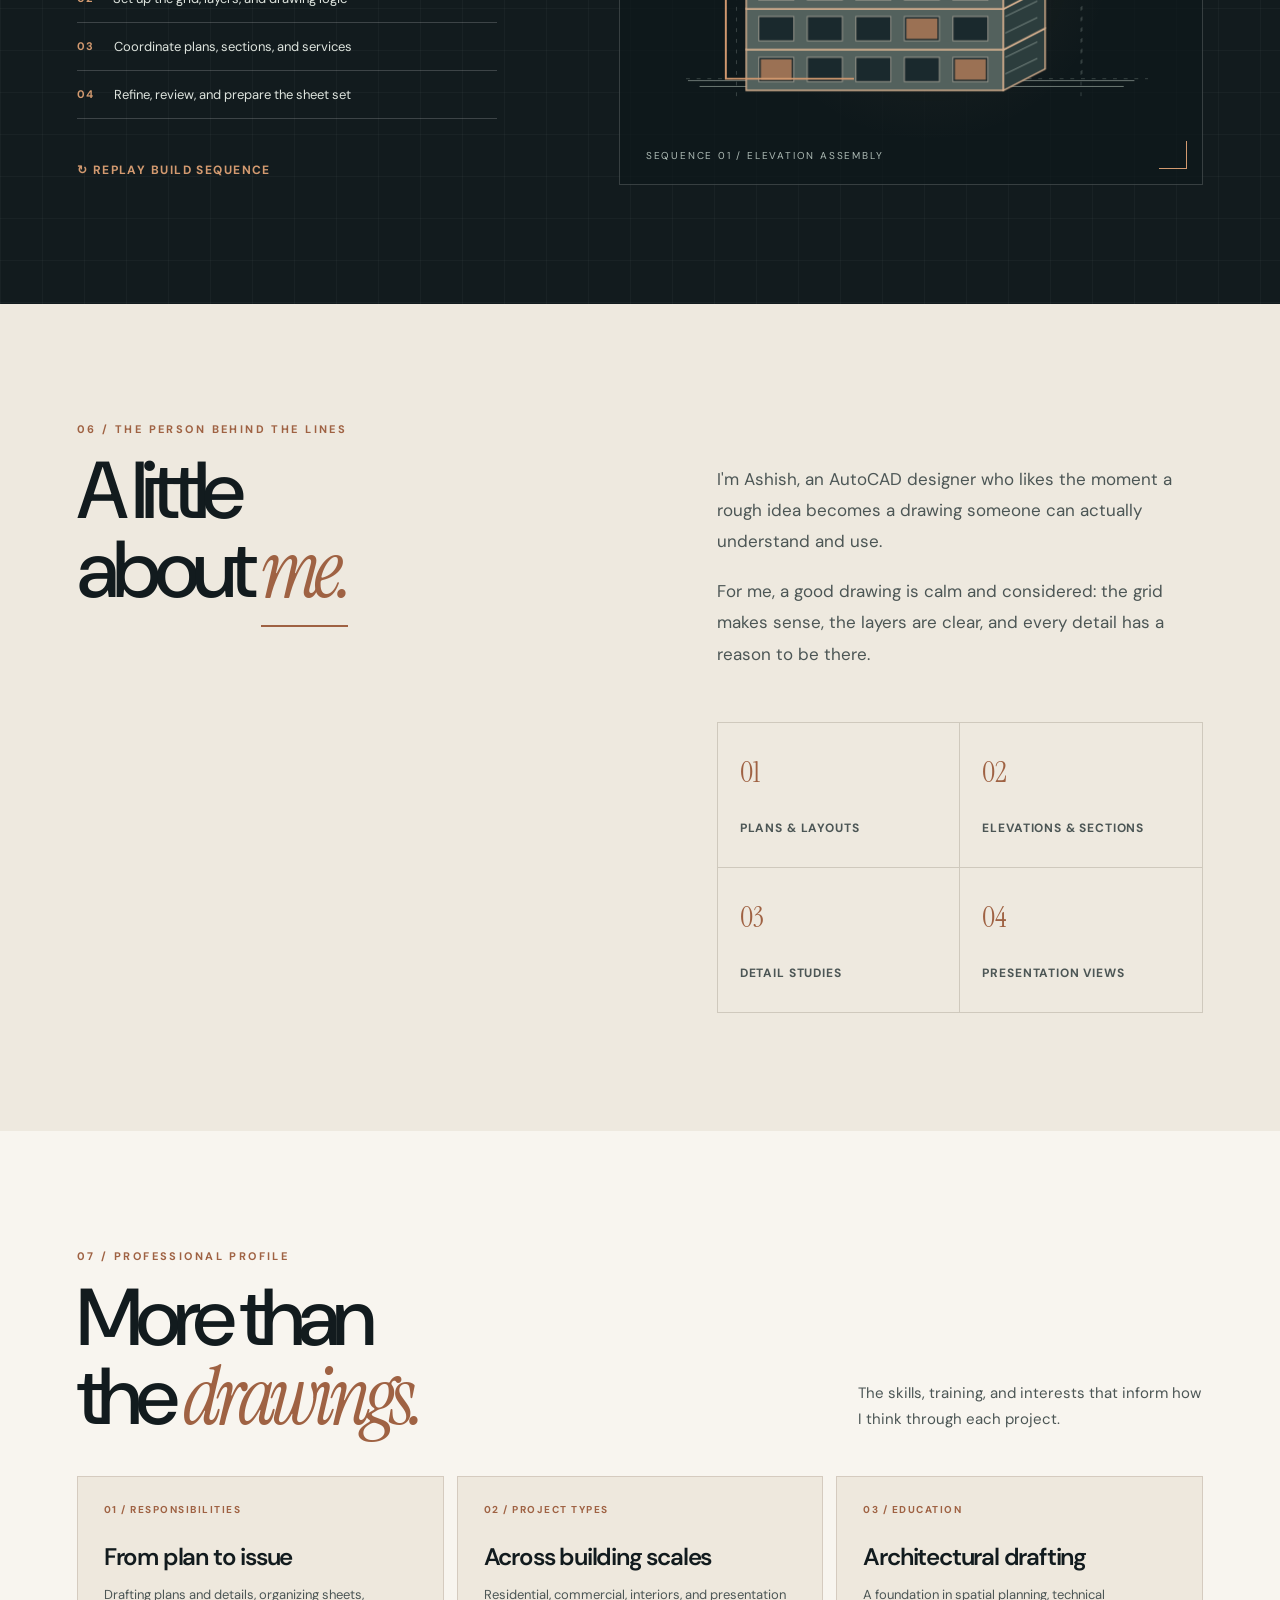
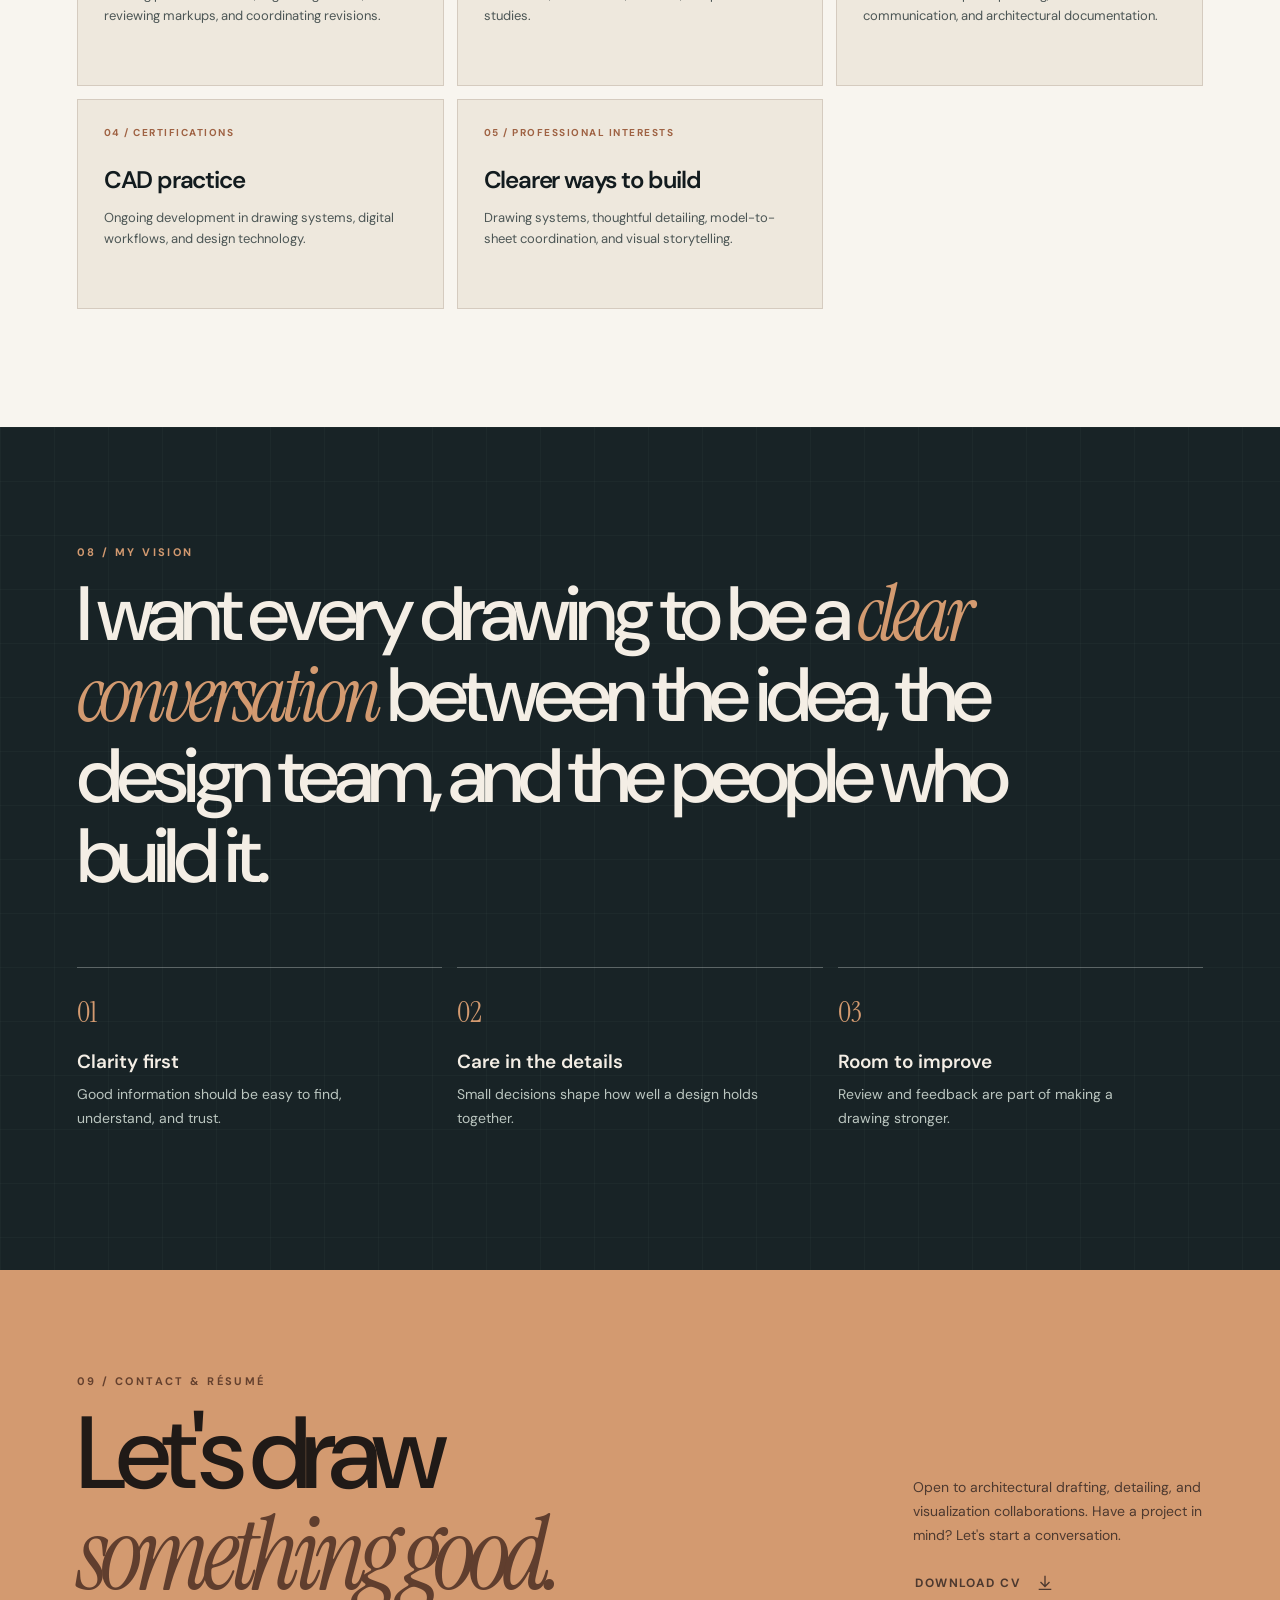
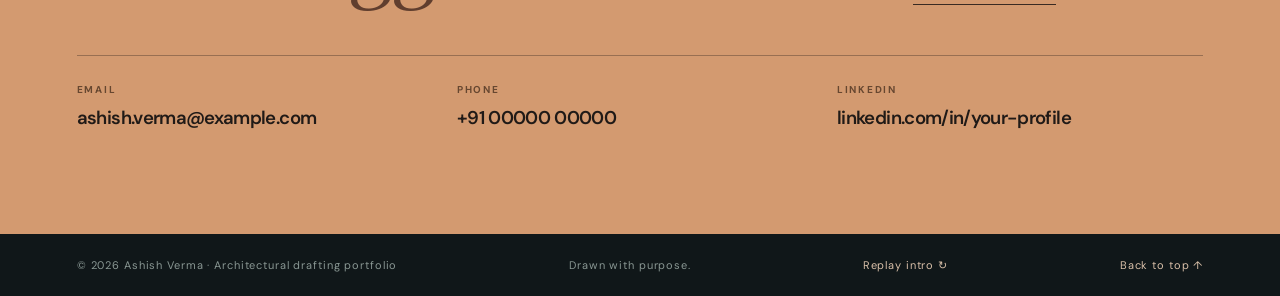
==== commit 7e26cfac: "Refresh hero portrait preview" ====
--- a/index.html
+++ b/index.html
@@ -37,7 +37,7 @@
       <div class="hero-actions"><a class="button primary" href="#work">View projects <svg viewBox="0 0 20 20" fill="none" aria-hidden="true"><path d="M4 10h12m-5-5 5 5-5 5" stroke="currentColor" stroke-width="1.5"/></svg></a><a class="button ghost" href="assets/ashish-verma-cv.pdf" download>Download CV</a></div>
     </div><div class="hero-visual">
       <div class="portrait-glow" aria-hidden="true"></div>
-      <div class="portrait-shell"><img src="assets/ashish-cutout.png" alt="Portrait of Ashish Verma" width="1024" height="1536" fetchpriority="high"></div>
+      <div class="portrait-shell"><img src="assets/ashish-cutout.png?v=site-safety-20261012" alt="Portrait of Ashish Verma" width="1024" height="1536" fetchpriority="high"></div>
       <div class="portrait-cross" aria-hidden="true"></div><span class="portrait-caption">Portrait / Ashish Verma</span>
     </div></div>
     <div class="hero-meta"><span>Made personal / Ashish Verma</span><span><i></i> Form follows detail</span><span>Scroll to explore ↓</span></div>
